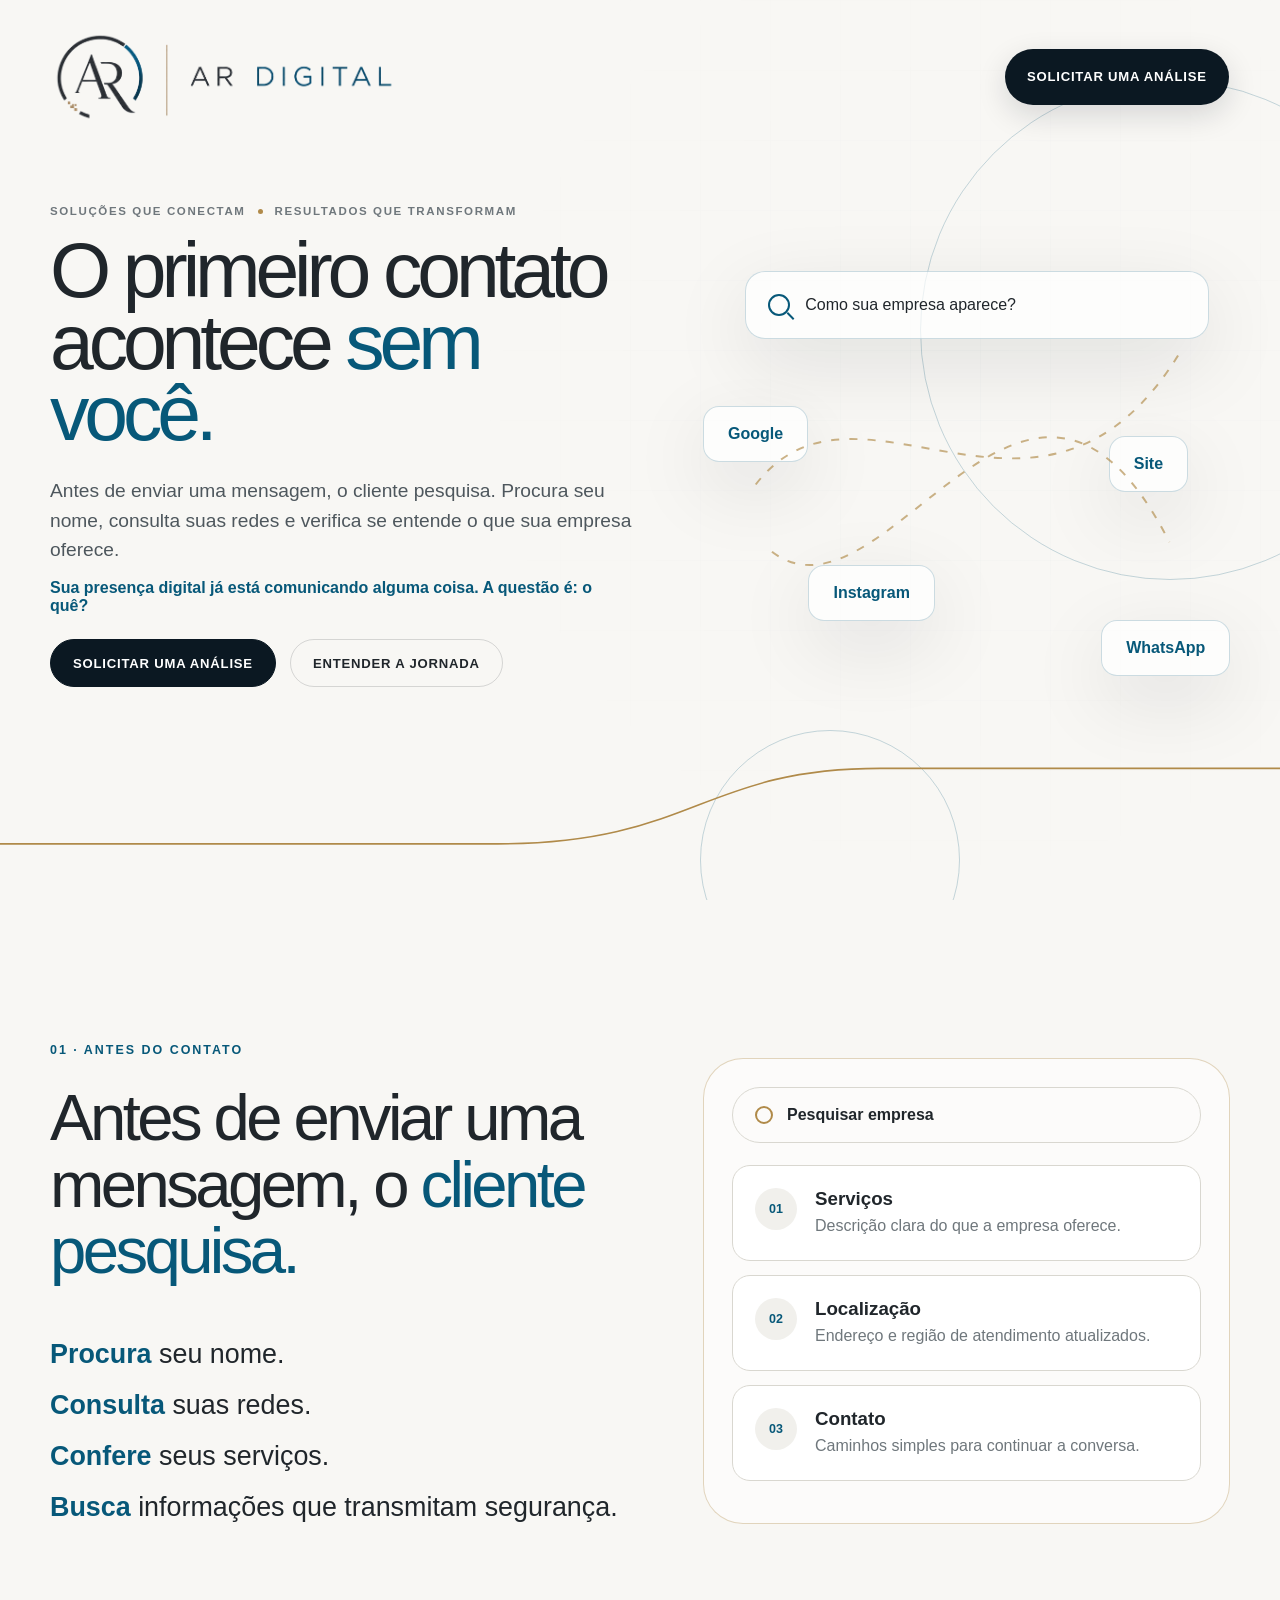
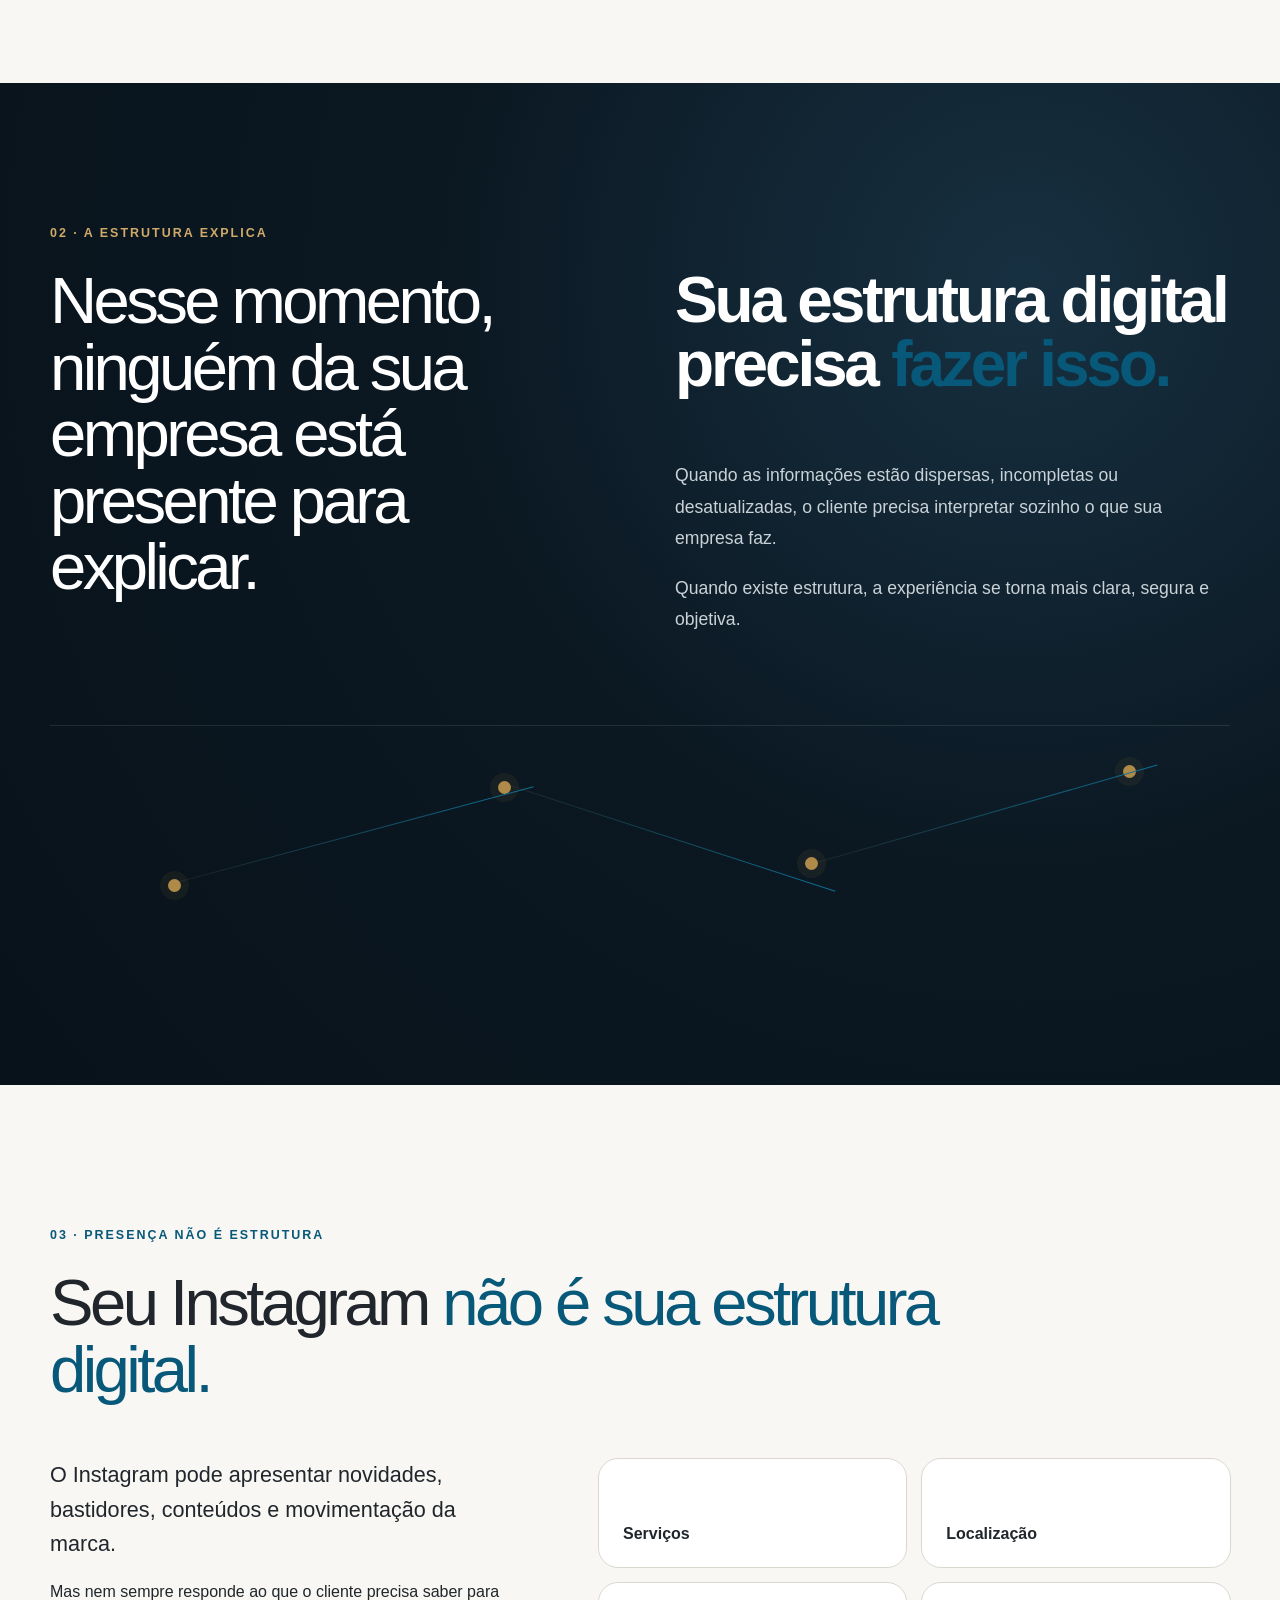
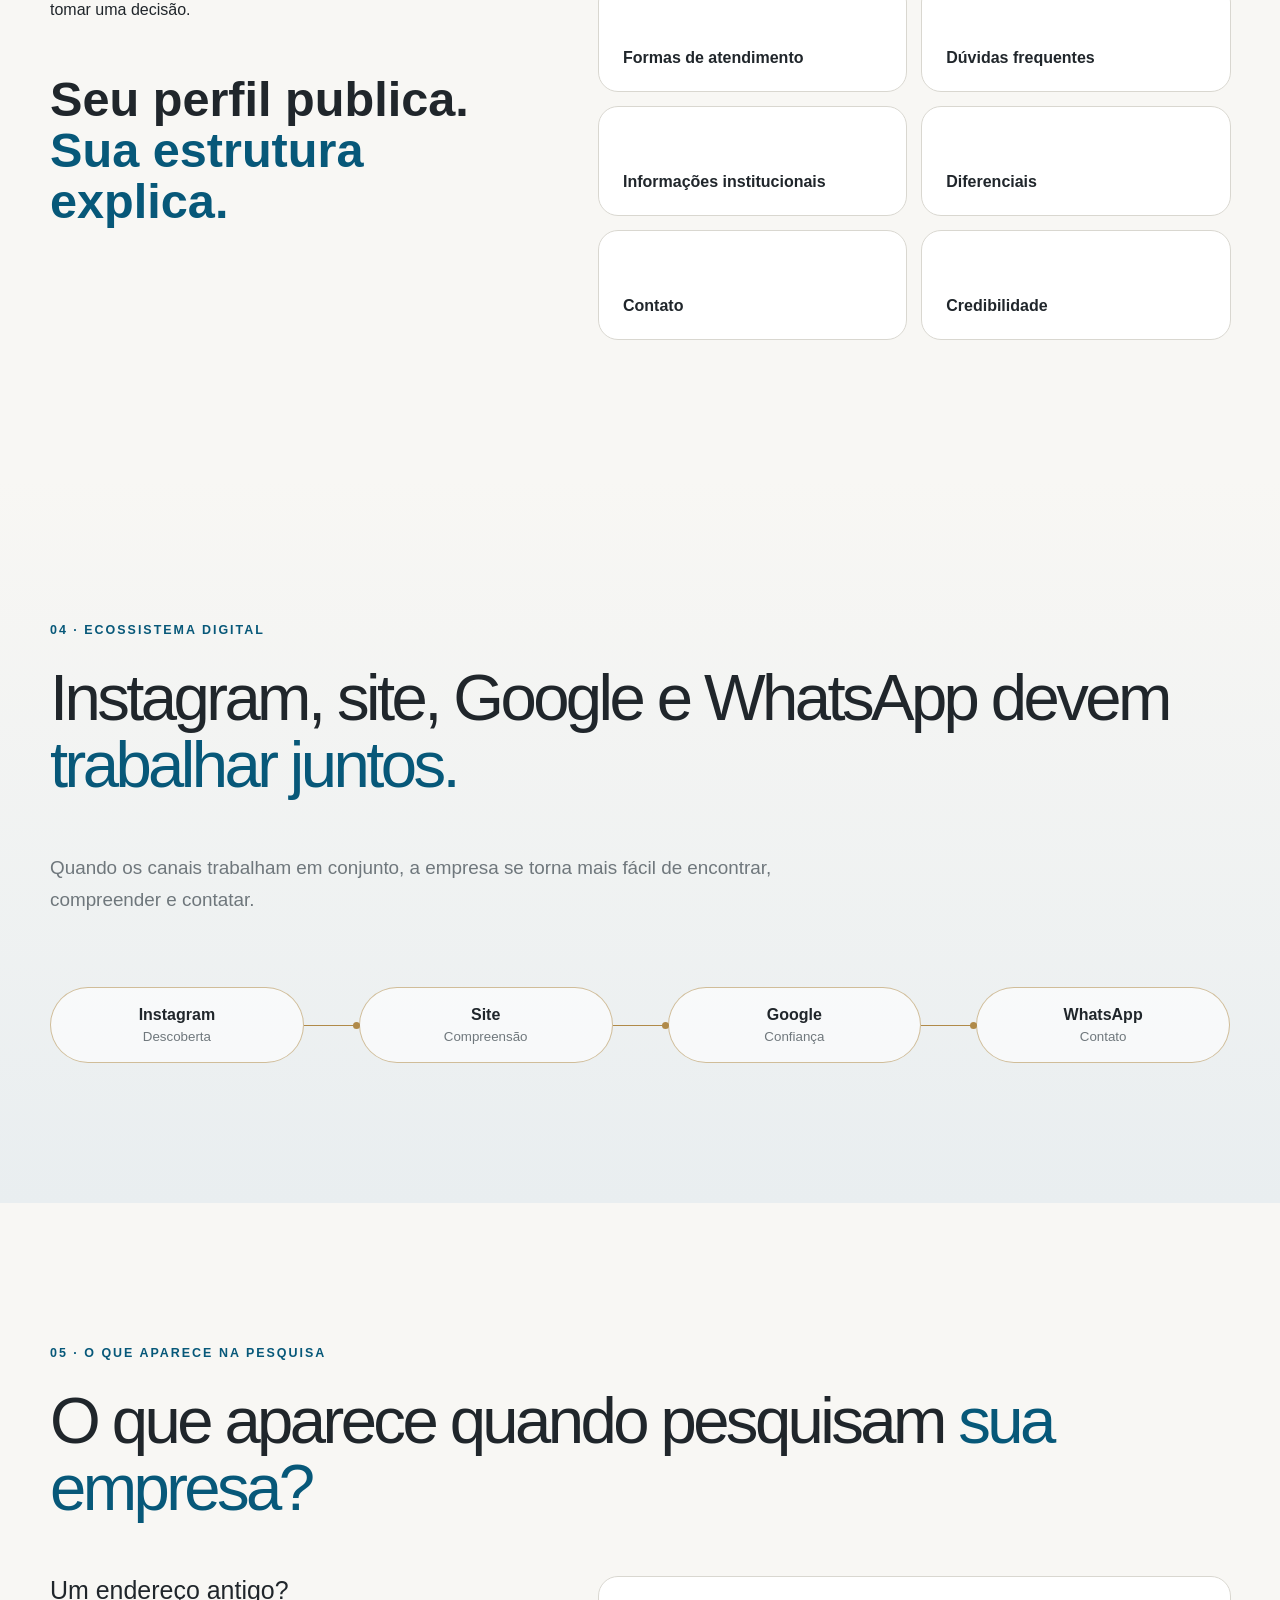
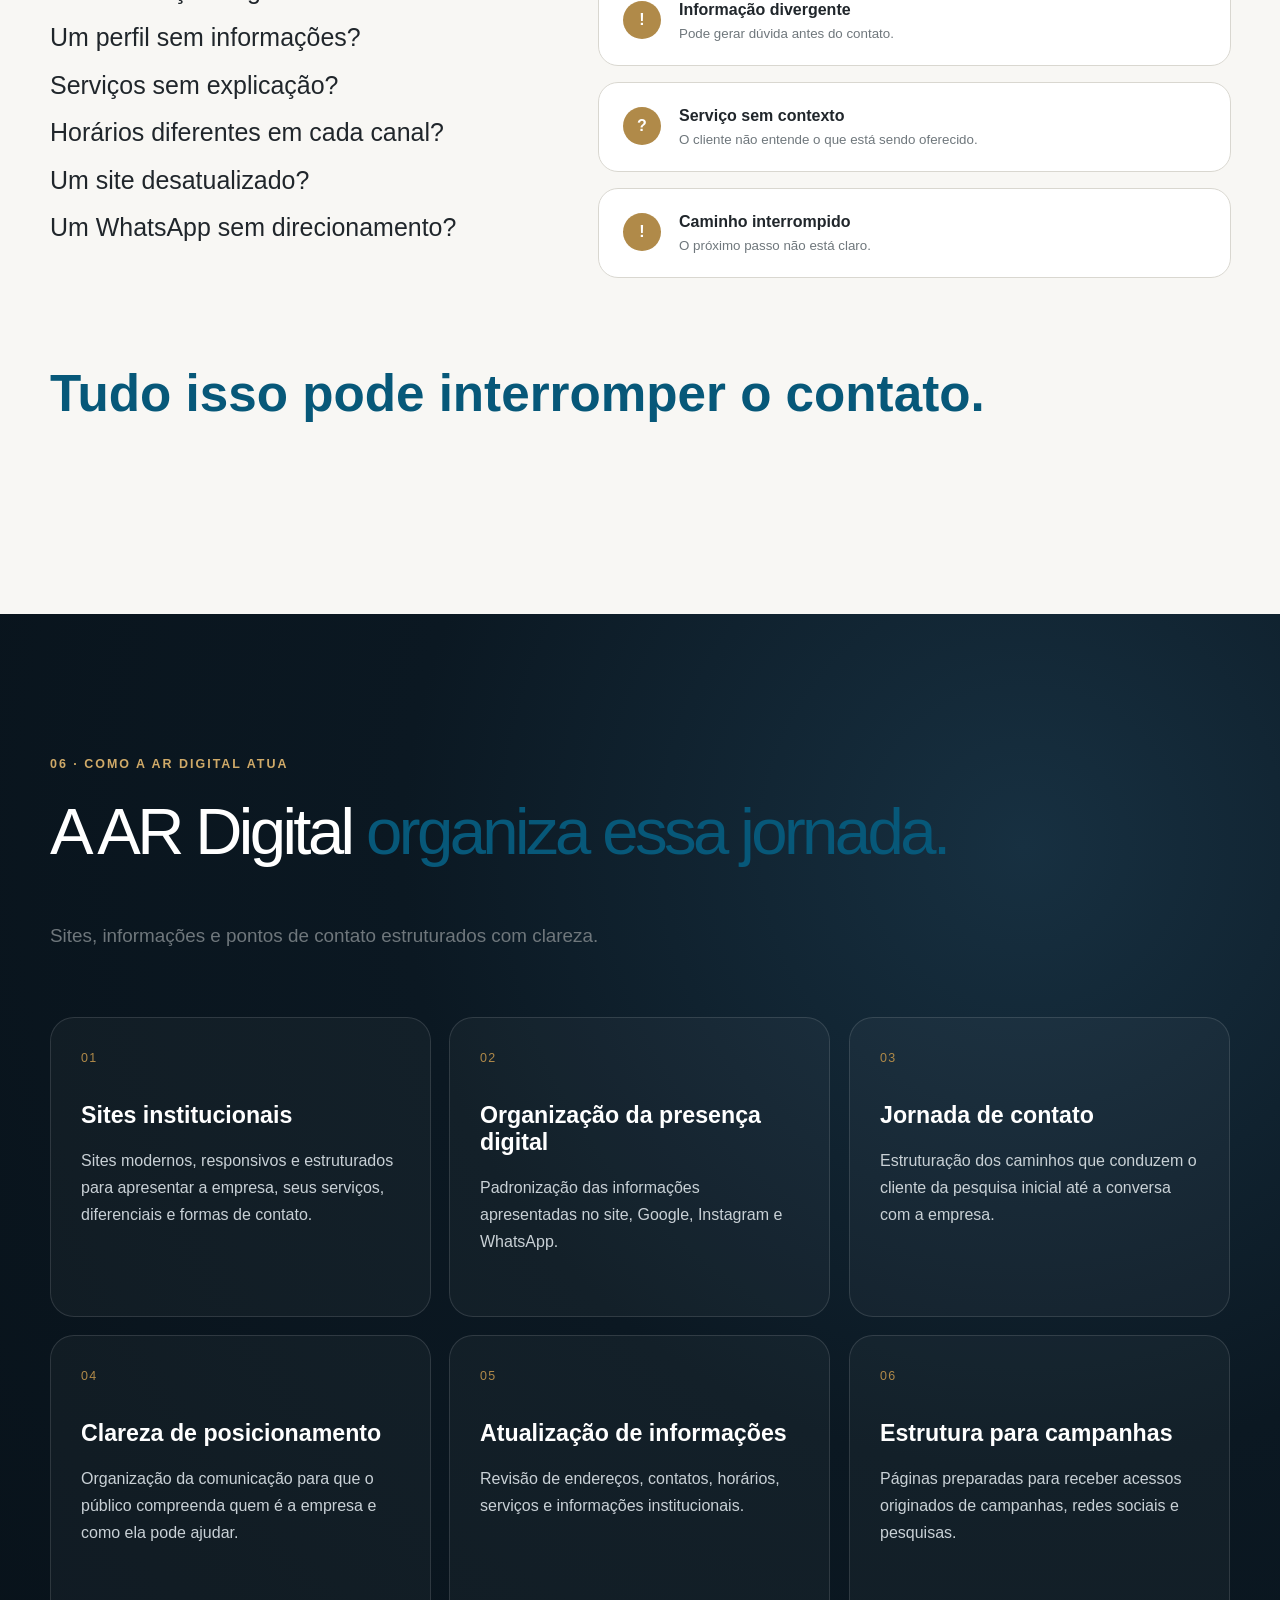
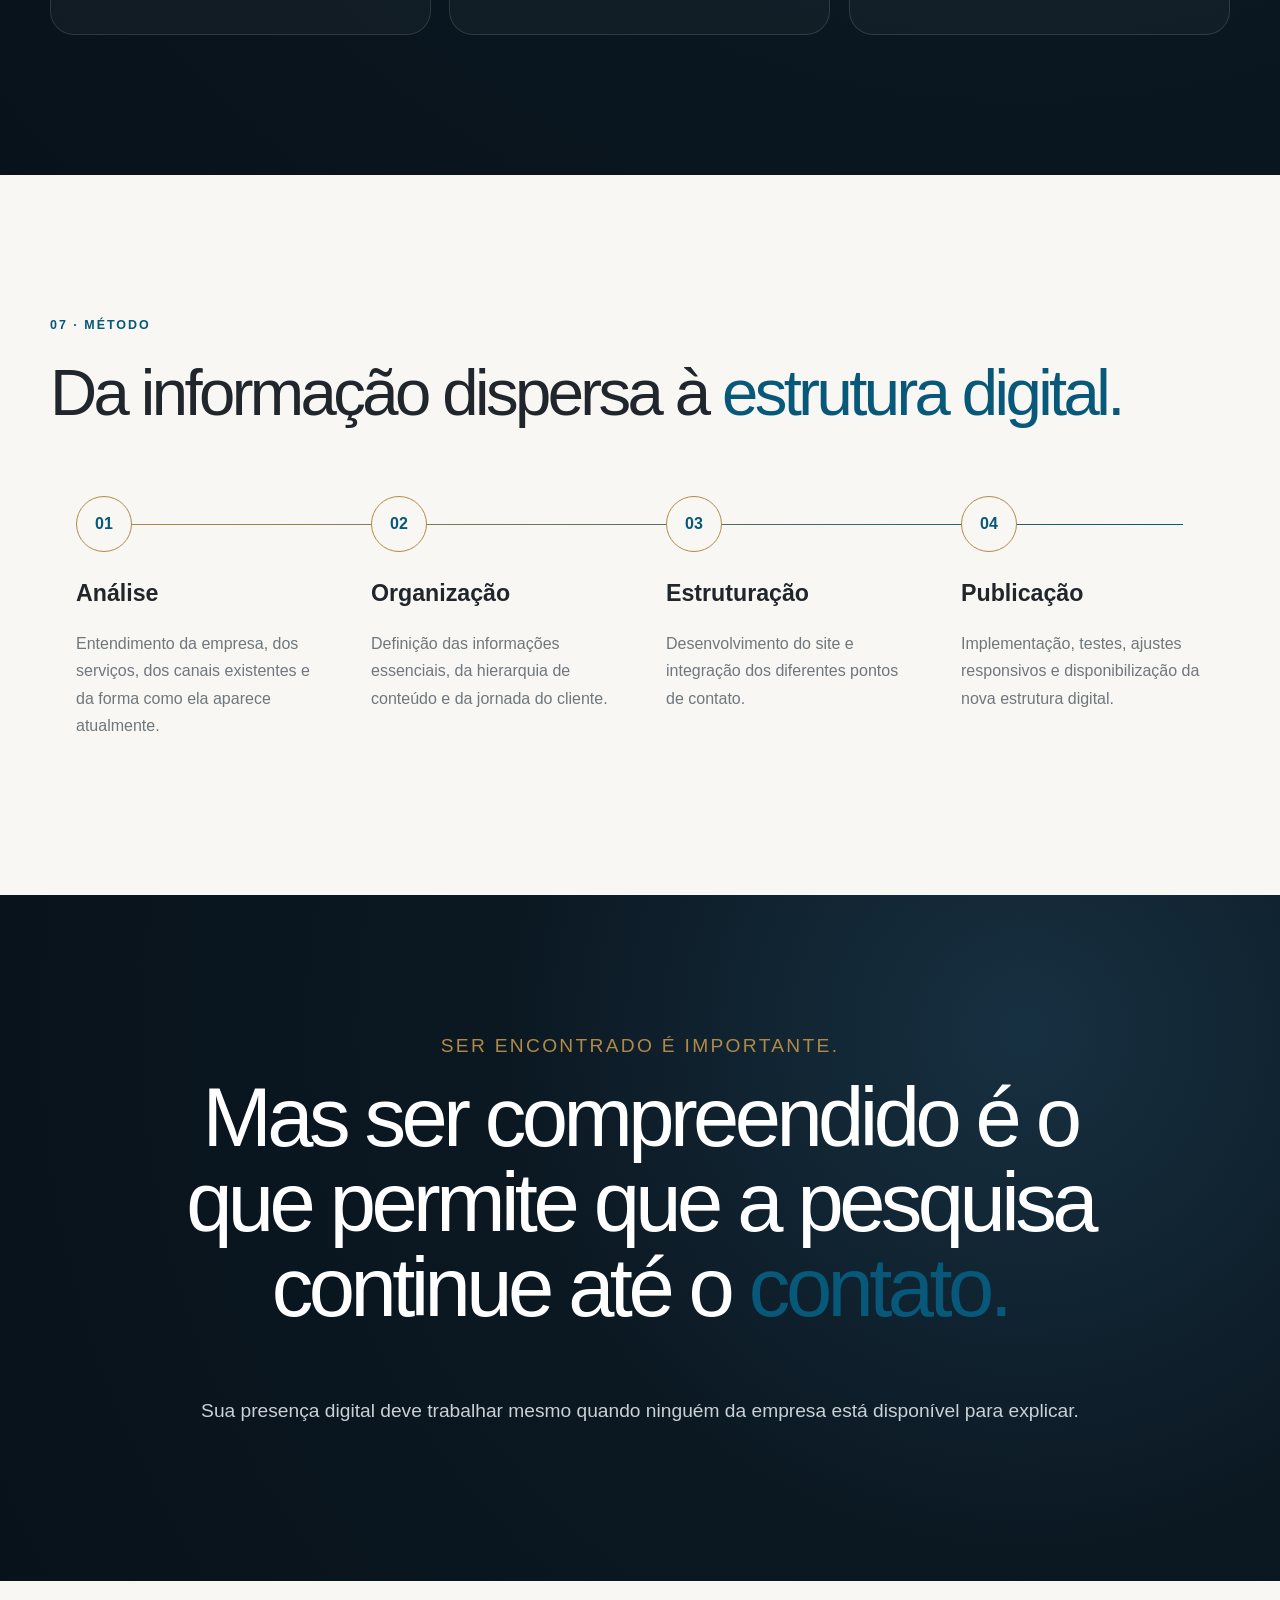
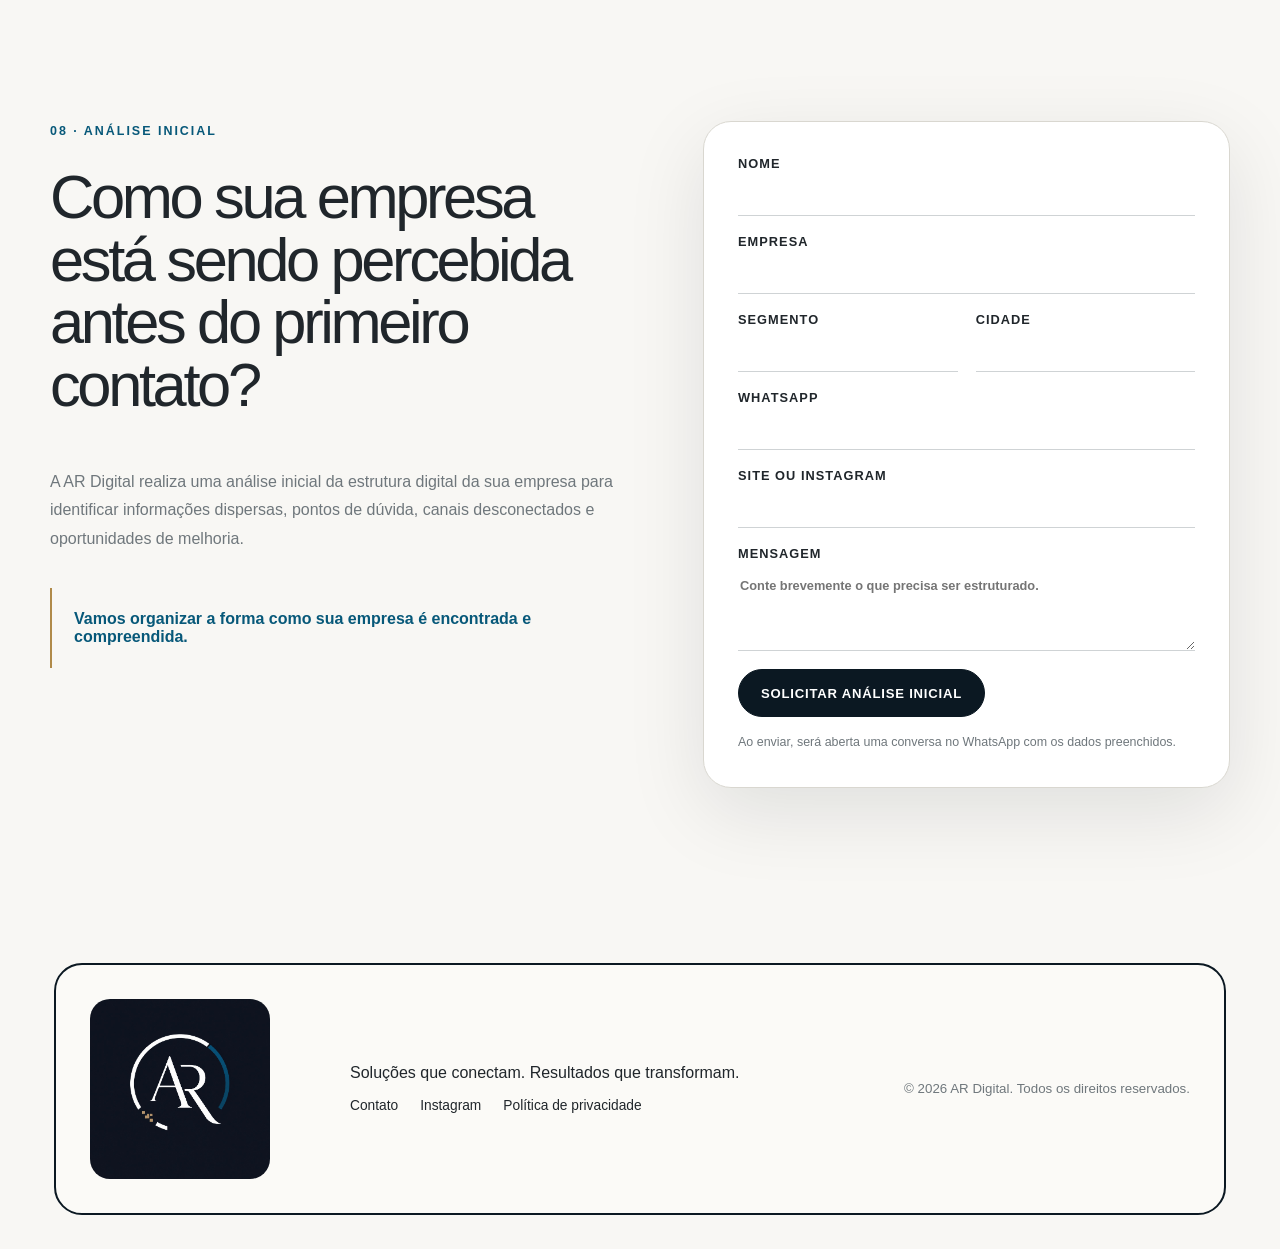
==== index.html @ d5ba521b "Add files via upload Publicação inicial do site da AR Digital" ====
<!doctype html>
<html lang="pt-BR">
<head>
  <meta charset="utf-8">
  <meta name="viewport" content="width=device-width, initial-scale=1">
  <title>AR Digital | Sites e Estrutura Digital para Empresas</title>
  <meta name="description" content="A AR Digital organiza sites, informações e pontos de contato para que empresas sejam encontradas, compreendidas e contatadas com mais clareza.">
  <meta name="theme-color" content="#0d1a24">
  <meta property="og:title" content="AR Digital | Sites e Estrutura Digital">
  <meta property="og:description" content="Sites, informações e pontos de contato estruturados com clareza.">
  <meta property="og:type" content="website">
  <meta property="og:image" content="[data-uri]">
  <link rel="icon" type="image/png" href="[data-uri]">
  <style>

:root{
  --paper:#f8f7f4;
  --paper-2:#f1f0ec;
  --ink:#20262b;
  --navy:#0b1822;
  --navy-2:#101f2a;
  --blue:#075879;
  --blue-2:#0d6f94;
  --gold:#b08a49;
  --line:#d9d7d0;
  --muted:#6f777c;
  --white:#fff;
  --radius:26px;
  --shadow:0 24px 80px rgba(11,24,34,.10);
}
*{box-sizing:border-box}
html{scroll-behavior:smooth}
body{
  margin:0;
  color:var(--ink);
  background:var(--paper);
  font-family:Arial,Helvetica,sans-serif;
  overflow-x:hidden;
}
a{color:inherit;text-decoration:none}
img{max-width:100%;display:block}
button,input,textarea{font:inherit}
.container{width:min(1180px,calc(100% - 40px));margin:0 auto;position:relative;z-index:2}
.section{position:relative;padding:140px 0;overflow:hidden}
.light{background:var(--paper)}
.dark{background:radial-gradient(circle at 80% 20%,#173041 0,var(--navy) 45%,#08121a 100%);color:white}
.scroll-progress{position:fixed;left:0;top:0;width:100%;height:3px;z-index:200;background:transparent}
.scroll-progress span{display:block;width:0;height:100%;background:linear-gradient(90deg,var(--gold),var(--blue-2))}
.site-header{
  position:fixed;inset:0 0 auto 0;height:84px;padding:0 max(24px,4vw);
  display:flex;align-items:center;justify-content:space-between;z-index:100;
  transition:.35s ease;border-bottom:1px solid transparent
}
.site-header.scrolled{
  height:72px;background:rgba(248,247,244,.82);backdrop-filter:blur(18px);
  border-color:rgba(32,38,43,.08)
}
.brand img{width:230px;height:auto}
.header-cta,.btn{
  display:inline-flex;align-items:center;justify-content:center;min-height:48px;
  padding:0 22px;border-radius:999px;font-size:.82rem;font-weight:700;
  letter-spacing:.06em;text-transform:uppercase;transition:.3s ease;cursor:pointer
}
.header-cta{background:var(--navy);color:white;box-shadow:0 10px 30px rgba(11,24,34,.14)}
.header-cta:hover,.btn-primary:hover{transform:translateY(-2px);background:var(--blue)}
.hero{min-height:100vh;padding-top:160px;display:flex;align-items:center;background:var(--paper)}
.hero-grid,.split,.contact-grid{display:grid;grid-template-columns:1.05fr .95fr;gap:70px;align-items:center}
.eyebrow{display:inline-block;margin-bottom:28px;font-size:.78rem;font-weight:700;text-transform:uppercase;letter-spacing:.16em;color:var(--blue)}
.gold{color:#d0aa68}
h1,h2,h3,p{margin-top:0}
h1{font-size:clamp(3.4rem,7vw,7.5rem);line-height:.92;letter-spacing:-.065em;font-weight:500;max-width:880px}
h2{font-size:clamp(2.6rem,5.1vw,5.8rem);line-height:1.02;letter-spacing:-.055em;font-weight:500}
h2.wide{max-width:1000px}
h1 em,h2 em,h3 em{font-style:normal;color:var(--blue)}
.lead{font-size:clamp(1.05rem,1.5vw,1.35rem);line-height:1.7;max-width:720px;color:#4e575d}
.question{font-weight:700;color:var(--blue);max-width:650px}
.actions{display:flex;gap:14px;flex-wrap:wrap;margin-top:34px}
.btn{border:1px solid rgba(32,38,43,.16)}
.btn-primary{background:var(--navy);color:white;border-color:var(--navy)}
.btn-ghost:hover{border-color:var(--blue);color:var(--blue)}
.ambient-grid{position:absolute;inset:0;opacity:.22;background-image:linear-gradient(rgba(7,88,121,.08) 1px,transparent 1px),linear-gradient(90deg,rgba(7,88,121,.08) 1px,transparent 1px);background-size:70px 70px;mask-image:radial-gradient(circle at 75% 45%,black,transparent 55%)}
.orb{position:absolute;border:1px solid rgba(7,88,121,.22);border-radius:50%;filter:blur(.2px)}
.orb-a{width:500px;height:500px;right:-140px;top:80px;animation:float 10s ease-in-out infinite}
.orb-b{width:260px;height:260px;right:25%;bottom:-90px;animation:float 14s ease-in-out infinite reverse}
.hero-system{height:560px;position:relative}
.system-card,.system-node{position:absolute;background:rgba(255,255,255,.68);backdrop-filter:blur(12px);border:1px solid rgba(7,88,121,.20);box-shadow:var(--shadow)}
.search-card{left:8%;top:15%;right:4%;padding:22px;border-radius:20px;display:flex;gap:15px;align-items:center}
.search-icon{width:22px;height:22px;border:2px solid var(--blue);border-radius:50%;position:relative}
.search-icon:after{content:"";position:absolute;width:9px;height:2px;background:var(--blue);right:-7px;bottom:-3px;transform:rotate(45deg)}
.system-node{padding:18px 24px;border-radius:16px;font-weight:700;color:var(--blue)}
.n1{left:0;top:42%}.n2{right:8%;top:48%}.n3{left:20%;bottom:15%}.n4{right:0;bottom:4%}
.system-paths{position:absolute;inset:0;width:100%;height:100%;overflow:visible}
.system-paths path{fill:none;stroke:rgba(176,138,73,.65);stroke-width:2;stroke-dasharray:8 10;animation:dash 14s linear infinite}
.journey-line{position:absolute;left:0;right:0;bottom:-10px;height:170px}
.journey-line svg{width:100%;height:100%}
.journey-line path{fill:none;stroke:var(--gold);stroke-width:1.6;vector-effect:non-scaling-stroke}
.split h2{max-width:630px}
.statement-list{margin-top:45px}
.statement-list p{font-size:clamp(1.25rem,2.1vw,1.85rem);margin:0 0 20px}
.statement-list strong{color:var(--blue)}
.search-interface{padding:28px;border:1px solid rgba(176,138,73,.35);border-radius:40px;background:rgba(255,255,255,.55)}
.fake-search{padding:18px 22px;border:1px solid var(--line);border-radius:999px;display:flex;gap:14px;align-items:center;margin-bottom:22px}
.fake-search span{width:18px;height:18px;border:2px solid var(--gold);border-radius:50%}
.result-card{display:flex;gap:18px;padding:22px;background:white;border:1px solid var(--line);border-radius:18px;margin:14px 0;transition:.3s ease}
.result-card:hover{transform:translateX(-8px);border-color:rgba(7,88,121,.35)}
.result-icon{width:42px;height:42px;border-radius:50%;display:grid;place-items:center;background:var(--paper-2);color:var(--blue);font-size:.78rem;font-weight:700}
.result-card h3{margin:0 0 4px}.result-card p{margin:0;color:var(--muted);line-height:1.5}
.impact-grid{display:grid;grid-template-columns:1fr 1fr;gap:70px;align-items:start}
.impact-copy h3{font-size:clamp(2.6rem,5vw,5.2rem);line-height:1;letter-spacing:-.05em}
.impact-copy p{font-size:1.1rem;line-height:1.8;color:#cad2d7}
.network{height:220px;position:relative;margin-top:70px;border-top:1px solid rgba(255,255,255,.1)}
.dot{position:absolute;width:13px;height:13px;border-radius:50%;background:var(--gold);box-shadow:0 0 0 8px rgba(176,138,73,.08)}
.d1{left:10%;top:70%}.d2{left:38%;top:25%}.d3{left:64%;top:60%}.d4{right:8%;top:18%}
.link{position:absolute;height:1px;background:linear-gradient(90deg,rgba(176,138,73,.1),var(--blue-2));transform-origin:left center}
.l1{left:11%;top:71%;width:31%;transform:rotate(-15deg)}.l2{left:39%;top:27%;width:29%;transform:rotate(18deg)}.l3{left:65%;top:62%;width:30%;transform:rotate(-16deg)}
.editorial-grid,.audit-grid{display:grid;grid-template-columns:.85fr 1.15fr;gap:80px;align-items:start;margin-top:55px}
.lead-small{font-size:1.35rem;line-height:1.6}
.quote{font-size:clamp(2rem,3.8vw,4.2rem);line-height:1.05;margin-top:55px}
.module-grid{display:grid;grid-template-columns:1fr 1fr;gap:14px}
.module-grid span{padding:24px;border:1px solid var(--line);border-radius:20px;background:white;min-height:110px;display:flex;align-items:flex-end;font-weight:700;transition:.3s ease}
.module-grid span:hover{transform:translateY(-5px);border-color:var(--gold)}
.ecosystem{background:linear-gradient(180deg,var(--paper) 0,#e9eef0 100%)}
.section-intro{font-size:1.18rem;line-height:1.7;max-width:760px;color:var(--muted)}
.flow{display:flex;align-items:center;margin-top:70px}
.flow div{flex:1;border:1px solid rgba(176,138,73,.55);border-radius:999px;padding:18px 22px;background:rgba(255,255,255,.62);text-align:center}
.flow small{display:block;color:var(--muted);margin-top:5px}
.flow i{height:1px;width:55px;background:var(--gold);position:relative}
.flow i:after{content:"";position:absolute;right:-1px;top:-3px;width:7px;height:7px;border-radius:50%;background:var(--gold)}
.audit-questions p{font-size:clamp(1.1rem,1.95vw,1.9rem);line-height:1.18;margin-bottom:18px}
.warning-stack article{display:flex;gap:18px;padding:24px;margin-bottom:16px;border-radius:20px;border:1px solid var(--line);background:white}
.warning-stack span{flex:0 0 38px;width:38px;height:38px;border-radius:50%;display:grid;place-items:center;background:var(--gold);color:white;font-weight:700}
.warning-stack small{display:block;margin-top:7px;color:var(--muted)}
.closing{font-size:clamp(2rem,4vw,4.5rem);font-weight:600;color:var(--blue);margin-top:70px}
.service-grid{display:grid;grid-template-columns:repeat(3,1fr);gap:18px;margin-top:65px}
.service-card{padding:30px;border:1px solid rgba(255,255,255,.12);border-radius:24px;background:rgba(255,255,255,.035);min-height:300px;transition:.3s ease}
.service-card:hover{transform:translateY(-8px);background:rgba(255,255,255,.06);border-color:rgba(176,138,73,.45)}
.service-card span{color:var(--gold);font-size:.78rem;letter-spacing:.1em}
.service-card h3{font-size:1.45rem;margin:36px 0 18px}
.service-card p{line-height:1.7;color:#c9d1d6}
.method-line{display:grid;grid-template-columns:repeat(4,1fr);gap:0;margin-top:70px;position:relative}
.method-line:before{content:"";position:absolute;left:4%;right:4%;top:28px;height:1px;background:linear-gradient(90deg,var(--gold),var(--blue))}
.method-line article{padding:0 26px;position:relative}
.method-line span{width:56px;height:56px;border-radius:50%;display:grid;place-items:center;background:var(--paper);border:1px solid var(--gold);color:var(--blue);font-weight:700;position:relative;z-index:2}
.method-line h3{font-size:1.45rem;margin-top:28px}.method-line p{line-height:1.7;color:var(--muted)}
.manifesto{text-align:center}
.manifesto .container{max-width:1000px}
.manifesto-small{font-size:1.2rem;text-transform:uppercase;letter-spacing:.12em;color:var(--gold)}
.manifesto h2{font-size:clamp(3rem,6.5vw,7.2rem)}
.manifesto>div>p:last-child{font-size:1.2rem;color:#c9d1d6}
.contact{background:var(--paper)}
.contact-grid{align-items:start}
.contact h2{font-size:clamp(2.6rem,4.8vw,5.2rem)}
.contact p{line-height:1.8;color:var(--muted)}
.contact-note{margin-top:34px;padding:22px;border-left:2px solid var(--gold);font-weight:700;color:var(--blue)}
.contact-form{padding:34px;border:1px solid var(--line);border-radius:28px;background:white;box-shadow:var(--shadow)}
.contact-form label{display:block;font-size:.8rem;font-weight:700;text-transform:uppercase;letter-spacing:.08em;margin-bottom:18px}
.contact-form input,.contact-form textarea{display:block;width:100%;border:0;border-bottom:1px solid #cfd3d5;background:transparent;padding:12px 2px;outline:none;color:var(--ink);margin-top:5px;text-transform:none;letter-spacing:0}
.contact-form input:focus,.contact-form textarea:focus{border-color:var(--blue)}
.form-row{display:grid;grid-template-columns:1fr 1fr;gap:18px}
.form-help{font-size:.78rem;margin:14px 0 0}
.site-footer{background:#071018;color:white;padding:60px 0}
.footer-grid{display:grid;grid-template-columns:280px 1fr auto;gap:40px;align-items:center}
.site-footer img{width:260px;filter:brightness(0) invert(1)}
.site-footer nav{display:flex;gap:22px;flex-wrap:wrap;margin-top:14px}
.site-footer nav a{color:#c8d0d5;font-size:.86rem}
.site-footer small{color:#8f9aa1}
.reveal{opacity:0;transform:translateY(34px);transition:opacity .8s ease,transform .8s cubic-bezier(.2,.7,.2,1)}
.reveal.visible{opacity:1;transform:none}
.delay-1{transition-delay:.12s}
@keyframes dash{to{stroke-dashoffset:-300}}
@keyframes float{0%,100%{transform:translateY(0)}50%{transform:translateY(-20px)}}
@media(max-width:980px){
  .hero-grid,.split,.contact-grid,.impact-grid,.editorial-grid,.audit-grid{grid-template-columns:1fr}
  .hero-system{height:440px}
  .service-grid{grid-template-columns:1fr 1fr}
  .method-line{grid-template-columns:1fr 1fr;gap:40px}
  .method-line:before{display:none}
  .footer-grid{grid-template-columns:1fr}
  .flow{display:grid;grid-template-columns:1fr;gap:12px}
  .flow i{width:1px;height:32px;margin:auto}
}
@media(max-width:680px){
  .site-header{height:72px;padding:0 16px}
  .brand img{width:150px}
  .header-cta{min-height:40px;padding:0 14px;font-size:.66rem}
  .section{padding:95px 0}
  .container{width:min(100% - 28px,1180px)}
  h1{font-size:clamp(3rem,15vw,5rem)}
  h2{font-size:clamp(2.35rem,12vw,4.2rem)}
  .hero{padding-top:125px}
  .hero-system{height:390px}
  .search-card{left:0;right:0}.n1{left:0}.n2{right:0}.n3{left:3%}.n4{right:0}
  .service-grid,.module-grid,.method-line,.form-row{grid-template-columns:1fr}
  .service-card{min-height:auto}
  .method-line article{padding:0}
  .footer-grid{gap:26px}
  .site-footer img{width:220px}
}
@media(prefers-reduced-motion:reduce){
  html{scroll-behavior:auto}
  *,*:before,*:after{animation:none!important;transition:none!important}
  .reveal{opacity:1;transform:none}
}

</style>
<style>body{min-width:320px}.brand img{object-fit:contain}.site-header{box-sizing:border-box}
/* AJUSTES DE LAYOUT — 29/06/2026 */
.brand{display:flex;align-items:center;height:100%}
.brand img{width:270px;max-height:56px;object-fit:contain;object-position:left center}
.hero{min-height:100svh;padding-top:112px;padding-bottom:72px;align-items:center}
.hero-grid{transform:translateY(-24px)}
.hero h1{font-size:clamp(3.1rem,6.15vw,6.35rem);line-height:.91;margin-bottom:26px}
.hero .lead{line-height:1.55;margin-bottom:14px}
.hero .question{margin-bottom:0}
.hero .actions{margin-top:24px}
.hero-system{height:500px}
.hero-signature{display:flex;align-items:center;gap:12px;margin-bottom:18px;font-size:.72rem;font-weight:700;letter-spacing:.14em;text-transform:uppercase;color:var(--muted)}
.hero-signature i{display:inline-block;width:5px;height:5px;border-radius:50%;background:var(--gold)}
.site-footer img{width:330px;height:auto;max-height:105px;object-fit:contain;object-position:left center;filter:none}
.footer-grid{grid-template-columns:360px 1fr auto}
@media (max-height:850px) and (min-width:981px){
  .hero{padding-top:96px;padding-bottom:46px}
  .hero-grid{transform:translateY(-18px)}
  .hero h1{font-size:clamp(2.9rem,5.55vw,5.65rem);margin-bottom:18px}
  .hero .lead{font-size:1.05rem;line-height:1.48;margin-bottom:10px}
  .hero .question{font-size:.92rem}
  .hero .actions{margin-top:18px}
  .hero-system{height:430px}
}
@media(max-width:980px){
  .hero-grid{transform:none}
  .footer-grid{grid-template-columns:1fr}
}
@media(max-width:680px){
  .brand img{width:175px;max-height:44px}
  .hero{padding-top:105px;padding-bottom:70px}
  .hero h1{font-size:clamp(2.75rem,14vw,4.5rem)}
  .hero-signature{font-size:.58rem;gap:8px;flex-wrap:wrap}
  .site-footer img{width:260px;max-height:90px}
}
</style>

<style>
/* REVISÃO DE LAYOUT — cabeçalho, rodapé e animações */
.site-header{
  top:20px;
  height:108px;
  padding:14px max(24px,4vw) 0;
  overflow:visible;
  align-items:flex-start;
}
.site-header.scrolled{
  top:12px;
  height:92px;
  border-radius:0 0 20px 20px;
  padding-top:12px;
}
.brand{
  overflow:visible;
  display:flex;
  align-items:center;
  padding-top:2px;
  min-height:78px;
}
.brand img{
  display:block;
  width:232px;
  height:78px;
  max-height:none;
  object-fit:contain;
  object-position:left center;
  margin:0;
}

/* Mantém a seção inicial exatamente na mesma posição */
.hero{
  padding-top:112px;
}

/* Rodapé claro, com moldura escura */
.site-footer{
  background:var(--paper);
  color:var(--ink);
  padding:34px;
}
.site-footer .footer-grid{
  border:2px solid var(--navy);
  border-radius:28px;
  padding:34px;
  grid-template-columns:220px 1fr auto;
  background:#fbfaf7;
}
.site-footer img{
  width:180px;
  height:180px;
  max-height:none;
  object-fit:cover;
  object-position:center;
  border-radius:20px;
  filter:none;
}
.site-footer nav a{
  color:var(--ink);
}
.site-footer small{
  color:var(--muted);
}

/* A animação volta ao estado inicial quando o elemento sai da tela,
   permitindo transição tanto ao rolar para baixo quanto para cima. */
.reveal{
  will-change:opacity, transform;
}

@media(max-width:980px){
  .site-footer .footer-grid{
    grid-template-columns:180px 1fr;
  }
  .site-footer small{
    grid-column:1 / -1;
  }
}
@media(max-width:680px){
  .site-header{
    top:10px;
    height:82px;
    padding-top:10px;
    align-items:flex-start;
  }
  .brand{
    padding-top:0;
    min-height:56px;
    align-items:center;
  }
  .brand img{
    width:160px;
    height:56px;
    max-height:none;
    margin:0;
  }
  .site-footer{
    padding:14px;
  }
  .site-footer .footer-grid{
    grid-template-columns:1fr;
    padding:24px;
  }
  .site-footer img{
    width:150px;
    height:150px;
  }
}
</style>


<style>
.reveal[data-direction="up"]:not(.visible){transform:translateY(-34px)}
.reveal[data-direction="down"]:not(.visible){transform:translateY(34px)}
</style>


<style>
/* CORREÇÃO DEFINITIVA DO LOGO DO CABEÇALHO */
.site-header{
  top:14px !important;
  height:96px !important;
  padding:8px max(24px,4vw) 0 !important;
  align-items:flex-start !important;
  overflow:visible !important;
}
.site-header.scrolled{
  top:8px !important;
  height:82px !important;
  padding-top:7px !important;
}
.site-header .brand{
  width:280px !important;
  height:76px !important;
  padding:0 !important;
  margin:0 !important;
  display:flex !important;
  align-items:center !important;
  overflow:visible !important;
}
.site-header .brand img{
  width:100% !important;
  height:100% !important;
  max-width:none !important;
  max-height:none !important;
  margin:0 !important;
  padding:0 !important;
  display:block !important;
  object-fit:contain !important;
  object-position:left center !important;
}
@media(max-width:680px){
  .site-header{
    top:8px !important;
    height:76px !important;
    padding:6px 16px 0 !important;
  }
  .site-header .brand{
    width:180px !important;
    height:58px !important;
  }
}
</style>


<style>
/* AJUSTE DE ALINHAMENTO: centro do logo alinhado ao centro do botão */
.site-header{
  top:18px !important;
  height:94px !important;
  padding:0 max(24px,4vw) !important;
  align-items:center !important;
}
.site-header.scrolled{
  top:10px !important;
  height:80px !important;
  padding:0 max(24px,4vw) !important;
  align-items:center !important;
}
.site-header .brand{
  width:280px !important;
  height:72px !important;
  min-height:72px !important;
  display:flex !important;
  align-items:center !important;
  justify-content:flex-start !important;
  padding:0 !important;
  margin:0 !important;
}
.site-header .brand img{
  width:100% !important;
  height:100% !important;
  display:block !important;
  object-fit:contain !important;
  object-position:left center !important;
  margin:0 !important;
}
.site-header .header-cta{
  align-self:center !important;
  min-height:56px !important;
  display:inline-flex !important;
  align-items:center !important;
  margin:0 !important;
}
@media(max-width:680px){
  .site-header{
    top:10px !important;
    height:78px !important;
    padding:0 16px !important;
    align-items:center !important;
  }
  .site-header.scrolled{
    top:6px !important;
    height:70px !important;
    padding:0 16px !important;
  }
  .site-header .brand{
    width:180px !important;
    height:54px !important;
    min-height:54px !important;
  }
  .site-header .header-cta{
    min-height:44px !important;
  }
}
</style>


<style>
/* Ajuste do logo do cabeçalho com base no arquivo LOGO FUNDO CLARO */
.site-header{
  top:14px !important;
  height:90px !important;
  padding:0 max(24px,4vw) !important;
  align-items:center !important;
  overflow:visible !important;
}
.site-header.scrolled{
  top:8px !important;
  height:76px !important;
  padding:0 max(24px,4vw) !important;
  align-items:center !important;
}
.site-header .brand{
  width:290px !important;
  height:68px !important;
  min-height:68px !important;
  display:flex !important;
  align-items:center !important;
  justify-content:flex-start !important;
  overflow:visible !important;
  padding:0 !important;
  margin:0 !important;
}
.site-header .brand img{
  width:100% !important;
  height:100% !important;
  object-fit:contain !important;
  object-position:left center !important;
  display:block !important;
  max-width:none !important;
  max-height:none !important;
  margin:0 !important;
  padding:0 !important;
}
.site-header .header-cta{
  align-self:center !important;
  margin:0 !important;
}
@media(max-width:680px){
  .site-header{
    top:8px !important;
    height:72px !important;
    padding:0 16px !important;
  }
  .site-header.scrolled{
    top:6px !important;
    height:66px !important;
    padding:0 16px !important;
  }
  .site-header .brand{
    width:180px !important;
    height:48px !important;
    min-height:48px !important;
  }
}
</style>


<style>
/* AJUSTE FINAL DO CABEÇALHO E REDIMENSIONAMENTO DO LOGO */
.site-header{
  top:14px !important;
  height:112px !important;
  padding:0 max(24px,4vw) !important;
  align-items:center !important;
  overflow:visible !important;
}
.site-header.scrolled{
  top:8px !important;
  height:94px !important;
  padding:0 max(24px,4vw) !important;
  align-items:center !important;
}
.site-header .brand{
  width:468px !important;
  height:73px !important;
  min-height:73px !important;
  display:flex !important;
  align-items:center !important;
  justify-content:flex-start !important;
  overflow:visible !important;
  padding:0 !important;
  margin:0 !important;
}
.site-header .brand img{
  width:100% !important;
  height:100% !important;
  display:block !important;
  object-fit:contain !important;
  object-position:left center !important;
  max-width:none !important;
  max-height:none !important;
  margin:0 !important;
  padding:0 !important;
}
.site-header .header-cta{
  align-self:center !important;
  min-height:56px !important;
  display:inline-flex !important;
  align-items:center !important;
}
@media(max-width:980px){
  .site-header .brand{
    width:403px !important;
    height:65px !important;
    min-height:65px !important;
  }
}
@media(max-width:680px){
  .site-header{
    top:8px !important;
    height:91px !important;
    padding:0 16px !important;
  }
  .site-header.scrolled{
    top:6px !important;
    height:81px !important;
    padding:0 16px !important;
  }
  .site-header .brand{
    width:273px !important;
    height:49px !important;
    min-height:49px !important;
  }
  .site-header .header-cta{
    min-height:42px !important;
  }
}
</style>


<style>
/* Substituição do logo do cabeçalho pelo anexo enviado, sem cortes */
.site-header{
  top:14px !important;
  height:126px !important;
  padding:0 max(24px,4vw) !important;
  align-items:center !important;
  overflow:visible !important;
}
.site-header.scrolled{
  top:8px !important;
  height:104px !important;
  padding:0 max(24px,4vw) !important;
  align-items:center !important;
}
.site-header .brand{
  width:470px !important;
  height:92px !important;
  min-height:92px !important;
  display:flex !important;
  align-items:center !important;
  justify-content:flex-start !important;
  overflow:visible !important;
  padding:0 !important;
  margin:0 !important;
}
.site-header .brand img{
  width:100% !important;
  height:100% !important;
  display:block !important;
  object-fit:contain !important;
  object-position:left center !important;
  max-width:none !important;
  max-height:none !important;
  margin:0 !important;
  padding:0 !important;
}
.site-header .header-cta{
  align-self:center !important;
  min-height:56px !important;
  display:inline-flex !important;
  align-items:center !important;
}
@media(max-width:980px){
  .site-header{
    height:112px !important;
  }
  .site-header.scrolled{
    height:94px !important;
  }
  .site-header .brand{
    width:400px !important;
    height:78px !important;
    min-height:78px !important;
  }
}
@media(max-width:680px){
  .site-header{
    top:8px !important;
    height:86px !important;
    padding:0 16px !important;
  }
  .site-header.scrolled{
    top:6px !important;
    height:76px !important;
    padding:0 16px !important;
  }
  .site-header .brand{
    width:248px !important;
    height:52px !important;
    min-height:52px !important;
  }
  .site-header .header-cta{
    min-height:42px !important;
  }
}
</style>

</head>
<body>
  <div class="scroll-progress" aria-hidden="true"><span></span></div>

  <header class="site-header" id="topo">
    <a class="brand" href="#hero" aria-label="AR Digital - início">
      <img src="[data-uri]" alt="AR Digital">
    </a>
    <a class="header-cta" href="#contato">Solicitar uma análise</a>
  </header>

  <main>
    <section class="section hero" id="hero">
      <div class="ambient-grid" aria-hidden="true"></div>
      <div class="orb orb-a" aria-hidden="true"></div>
      <div class="orb orb-b" aria-hidden="true"></div>

      <div class="container hero-grid">
        <div class="hero-copy reveal">
          <div class="hero-signature">Soluções que conectam <i></i> Resultados que transformam</div>
          
          <h1>O primeiro contato acontece <em>sem você.</em></h1>
          <p class="lead">Antes de enviar uma mensagem, o cliente pesquisa. Procura seu nome, consulta suas redes e verifica se entende o que sua empresa oferece.</p>
          <p class="question">Sua presença digital já está comunicando alguma coisa. A questão é: o quê?</p>
          <div class="actions">
            <a class="btn btn-primary" href="#contato">Solicitar uma análise</a>
            <a class="btn btn-ghost" href="#pesquisa">Entender a jornada</a>
          </div>
        </div>

        <div class="hero-system reveal delay-1" aria-hidden="true">
          <div class="system-card search-card">
            <span class="search-icon"></span>
            <span>Como sua empresa aparece?</span>
          </div>
          <div class="system-node n1">Google</div>
          <div class="system-node n2">Site</div>
          <div class="system-node n3">Instagram</div>
          <div class="system-node n4">WhatsApp</div>
          <svg class="system-paths" viewBox="0 0 520 520" preserveAspectRatio="none">
            <path d="M52 300 C155 160, 335 400, 472 160"/>
            <path d="M68 370 C180 460, 320 70, 460 360"/>
          </svg>
        </div>
      </div>

      <div class="journey-line" aria-hidden="true">
        <svg viewBox="0 0 1440 180" preserveAspectRatio="none">
          <path d="M0 110 H560 C780 110 790 30 990 30 H1440"/>
        </svg>
      </div>
    </section>

    <section class="section light" id="pesquisa">
      <div class="container split">
        <div class="reveal">
          <span class="eyebrow">01 · Antes do contato</span>
          <h2>Antes de enviar uma mensagem, o <em>cliente pesquisa.</em></h2>
          <div class="statement-list">
            <p><strong>Procura</strong> seu nome.</p>
            <p><strong>Consulta</strong> suas redes.</p>
            <p><strong>Confere</strong> seus serviços.</p>
            <p><strong>Busca</strong> informações que transmitam segurança.</p>
          </div>
        </div>

        <div class="search-interface reveal delay-1">
          <div class="fake-search"><span></span><b>Pesquisar empresa</b></div>
          <article class="result-card">
            <span class="result-icon">01</span>
            <div><h3>Serviços</h3><p>Descrição clara do que a empresa oferece.</p></div>
          </article>
          <article class="result-card">
            <span class="result-icon">02</span>
            <div><h3>Localização</h3><p>Endereço e região de atendimento atualizados.</p></div>
          </article>
          <article class="result-card">
            <span class="result-icon">03</span>
            <div><h3>Contato</h3><p>Caminhos simples para continuar a conversa.</p></div>
          </article>
        </div>
      </div>
    </section>

    <section class="section dark explain">
      <div class="container">
        <span class="eyebrow gold reveal">02 · A estrutura explica</span>
        <div class="impact-grid">
          <h2 class="reveal">Nesse momento, ninguém da sua empresa está presente para explicar.</h2>
          <div class="impact-copy reveal delay-1">
            <h3>Sua estrutura digital precisa <em>fazer isso.</em></h3>
            <p>Quando as informações estão dispersas, incompletas ou desatualizadas, o cliente precisa interpretar sozinho o que sua empresa faz.</p>
            <p>Quando existe estrutura, a experiência se torna mais clara, segura e objetiva.</p>
          </div>
        </div>

        <div class="network reveal" aria-hidden="true">
          <span class="dot d1"></span><span class="dot d2"></span><span class="dot d3"></span><span class="dot d4"></span>
          <i class="link l1"></i><i class="link l2"></i><i class="link l3"></i>
        </div>
      </div>
    </section>

    <section class="section light instagram">
      <div class="container">
        <span class="eyebrow reveal">03 · Presença não é estrutura</span>
        <h2 class="wide reveal">Seu Instagram <em>não é sua estrutura digital.</em></h2>
        <div class="editorial-grid">
          <div class="reveal">
            <p class="lead-small">O Instagram pode apresentar novidades, bastidores, conteúdos e movimentação da marca.</p>
            <p>Mas nem sempre responde ao que o cliente precisa saber para tomar uma decisão.</p>
            <h3 class="quote">Seu perfil publica. <em>Sua estrutura explica.</em></h3>
          </div>
          <div class="module-grid reveal delay-1">
            <span>Serviços</span><span>Localização</span><span>Formas de atendimento</span><span>Dúvidas frequentes</span>
            <span>Informações institucionais</span><span>Diferenciais</span><span>Contato</span><span>Credibilidade</span>
          </div>
        </div>
      </div>
    </section>

    <section class="section ecosystem">
      <div class="container">
        <span class="eyebrow reveal">04 · Ecossistema digital</span>
        <h2 class="reveal">Instagram, site, Google e WhatsApp devem <em>trabalhar juntos.</em></h2>
        <p class="section-intro reveal">Quando os canais trabalham em conjunto, a empresa se torna mais fácil de encontrar, compreender e contatar.</p>

        <div class="flow reveal">
          <div><b>Instagram</b><small>Descoberta</small></div>
          <i></i>
          <div><b>Site</b><small>Compreensão</small></div>
          <i></i>
          <div><b>Google</b><small>Confiança</small></div>
          <i></i>
          <div><b>WhatsApp</b><small>Contato</small></div>
        </div>
      </div>
    </section>

    <section class="section light audit">
      <div class="container">
        <span class="eyebrow reveal">05 · O que aparece na pesquisa</span>
        <h2 class="reveal">O que aparece quando pesquisam <em>sua empresa?</em></h2>
        <div class="audit-grid">
          <div class="audit-questions reveal">
            <p>Um endereço antigo?</p>
            <p>Um perfil sem informações?</p>
            <p>Serviços sem explicação?</p>
            <p>Horários diferentes em cada canal?</p>
            <p>Um site desatualizado?</p>
            <p>Um WhatsApp sem direcionamento?</p>
          </div>
          <div class="warning-stack reveal delay-1">
            <article><span>!</span><div><b>Informação divergente</b><small>Pode gerar dúvida antes do contato.</small></div></article>
            <article><span>?</span><div><b>Serviço sem contexto</b><small>O cliente não entende o que está sendo oferecido.</small></div></article>
            <article><span>!</span><div><b>Caminho interrompido</b><small>O próximo passo não está claro.</small></div></article>
          </div>
        </div>
        <p class="closing reveal">Tudo isso pode interromper o contato.</p>
      </div>
    </section>

    <section class="section dark services">
      <div class="container">
        <span class="eyebrow gold reveal">06 · Como a AR Digital atua</span>
        <h2 class="reveal">A AR Digital <em>organiza essa jornada.</em></h2>
        <p class="section-intro reveal">Sites, informações e pontos de contato estruturados com clareza.</p>

        <div class="service-grid">
          <article class="service-card reveal"><span>01</span><h3>Sites institucionais</h3><p>Sites modernos, responsivos e estruturados para apresentar a empresa, seus serviços, diferenciais e formas de contato.</p></article>
          <article class="service-card reveal"><span>02</span><h3>Organização da presença digital</h3><p>Padronização das informações apresentadas no site, Google, Instagram e WhatsApp.</p></article>
          <article class="service-card reveal"><span>03</span><h3>Jornada de contato</h3><p>Estruturação dos caminhos que conduzem o cliente da pesquisa inicial até a conversa com a empresa.</p></article>
          <article class="service-card reveal"><span>04</span><h3>Clareza de posicionamento</h3><p>Organização da comunicação para que o público compreenda quem é a empresa e como ela pode ajudar.</p></article>
          <article class="service-card reveal"><span>05</span><h3>Atualização de informações</h3><p>Revisão de endereços, contatos, horários, serviços e informações institucionais.</p></article>
          <article class="service-card reveal"><span>06</span><h3>Estrutura para campanhas</h3><p>Páginas preparadas para receber acessos originados de campanhas, redes sociais e pesquisas.</p></article>
        </div>
      </div>
    </section>

    <section class="section light method">
      <div class="container">
        <span class="eyebrow reveal">07 · Método</span>
        <h2 class="reveal">Da informação dispersa à <em>estrutura digital.</em></h2>
        <div class="method-line">
          <article class="reveal"><span>01</span><h3>Análise</h3><p>Entendimento da empresa, dos serviços, dos canais existentes e da forma como ela aparece atualmente.</p></article>
          <article class="reveal"><span>02</span><h3>Organização</h3><p>Definição das informações essenciais, da hierarquia de conteúdo e da jornada do cliente.</p></article>
          <article class="reveal"><span>03</span><h3>Estruturação</h3><p>Desenvolvimento do site e integração dos diferentes pontos de contato.</p></article>
          <article class="reveal"><span>04</span><h3>Publicação</h3><p>Implementação, testes, ajustes responsivos e disponibilização da nova estrutura digital.</p></article>
        </div>
      </div>
    </section>

    <section class="section dark manifesto">
      <div class="container">
        <p class="manifesto-small reveal">Ser encontrado é importante.</p>
        <h2 class="reveal">Mas ser compreendido é o que permite que a pesquisa continue até o <em>contato.</em></h2>
        <p class="reveal">Sua presença digital deve trabalhar mesmo quando ninguém da empresa está disponível para explicar.</p>
      </div>
    </section>

    <section class="section contact" id="contato">
      <div class="container contact-grid">
        <div class="reveal">
          <span class="eyebrow">08 · Análise inicial</span>
          <h2>Como sua empresa está sendo percebida antes do primeiro contato?</h2>
          <p>A AR Digital realiza uma análise inicial da estrutura digital da sua empresa para identificar informações dispersas, pontos de dúvida, canais desconectados e oportunidades de melhoria.</p>
          <div class="contact-note">Vamos organizar a forma como sua empresa é encontrada e compreendida.</div>
        </div>

        <form class="contact-form reveal delay-1" id="leadForm">
          <label>Nome<input required name="nome" autocomplete="name"></label>
          <label>Empresa<input required name="empresa" autocomplete="organization"></label>
          <div class="form-row">
            <label>Segmento<input name="segmento"></label>
            <label>Cidade<input name="cidade" autocomplete="address-level2"></label>
          </div>
          <label>WhatsApp<input required name="whatsapp" inputmode="tel" autocomplete="tel"></label>
          <label>Site ou Instagram<input name="site"></label>
          <label>Mensagem<textarea name="mensagem" rows="4" placeholder="Conte brevemente o que precisa ser estruturado."></textarea></label>
          <button class="btn btn-primary" type="submit">Solicitar análise inicial</button>
          <p class="form-help">Ao enviar, será aberta uma conversa no WhatsApp com os dados preenchidos.</p>
        </form>
      </div>
    </section>
  </main>

  <footer class="site-footer">
    <div class="container footer-grid">
      <img src="[data-uri]" alt="AR Digital">
      <div>
        <p>Soluções que conectam. Resultados que transformam.</p>
        <nav>
          <!-- INSERIR LINKS REAIS AQUI -->
          <a href="#contato">Contato</a>
          <a href="#" aria-label="Instagram da AR Digital">Instagram</a>
          <a href="#" aria-label="Política de privacidade">Política de privacidade</a>
        </nav>
      </div>
      <small>© <span id="year"></span> AR Digital. Todos os direitos reservados.</small>
    </div>
  </footer>

  <script>
const header = document.querySelector('.site-header');
const progress = document.querySelector('.scroll-progress span');
const reveals = document.querySelectorAll('.reveal');

function onScroll(){
  header.classList.toggle('scrolled', window.scrollY > 30);
  const max = document.documentElement.scrollHeight - window.innerHeight;
  const pct = max > 0 ? (window.scrollY / max) * 100 : 0;
  progress.style.width = pct + '%';
}
window.addEventListener('scroll', onScroll, {passive:true});
onScroll();

let lastScrollY = window.scrollY;
let scrollDirection = 'down';

window.addEventListener('scroll', () => {
  const currentY = window.scrollY;
  scrollDirection = currentY >= lastScrollY ? 'down' : 'up';
  lastScrollY = currentY;
}, { passive: true });

const observer = new IntersectionObserver((entries)=>{
  entries.forEach(entry=>{
    if(entry.isIntersecting){
      entry.target.dataset.direction = scrollDirection;
      entry.target.classList.add('visible');
    } else {
      entry.target.classList.remove('visible');
    }
  });
},{threshold:.12, rootMargin:'-4% 0px -4% 0px'});

reveals.forEach(el=>observer.observe(el));

document.getElementById('year').textContent = new Date().getFullYear();

const form = document.getElementById('leadForm');
form.addEventListener('submit', (event)=>{
  event.preventDefault();
  const data = new FormData(form);
  const texto = [
    'Olá! Gostaria de solicitar uma análise inicial da presença digital.',
    '',
    `Nome: ${data.get('nome') || ''}`,
    `Empresa: ${data.get('empresa') || ''}`,
    `Segmento: ${data.get('segmento') || ''}`,
    `Cidade: ${data.get('cidade') || ''}`,
    `WhatsApp: ${data.get('whatsapp') || ''}`,
    `Site ou Instagram: ${data.get('site') || ''}`,
    `Mensagem: ${data.get('mensagem') || ''}`
  ].join('\n');

  // INSERIR O NÚMERO REAL DO WHATSAPP DA AR DIGITAL, com DDI e DDD, sem espaços.
  const numeroWhatsApp = '5551995758811';
  window.open(`https://wa.me/${numeroWhatsApp}?text=${encodeURIComponent(texto)}`, '_blank', 'noopener');
});

</script>
</body>
</html>
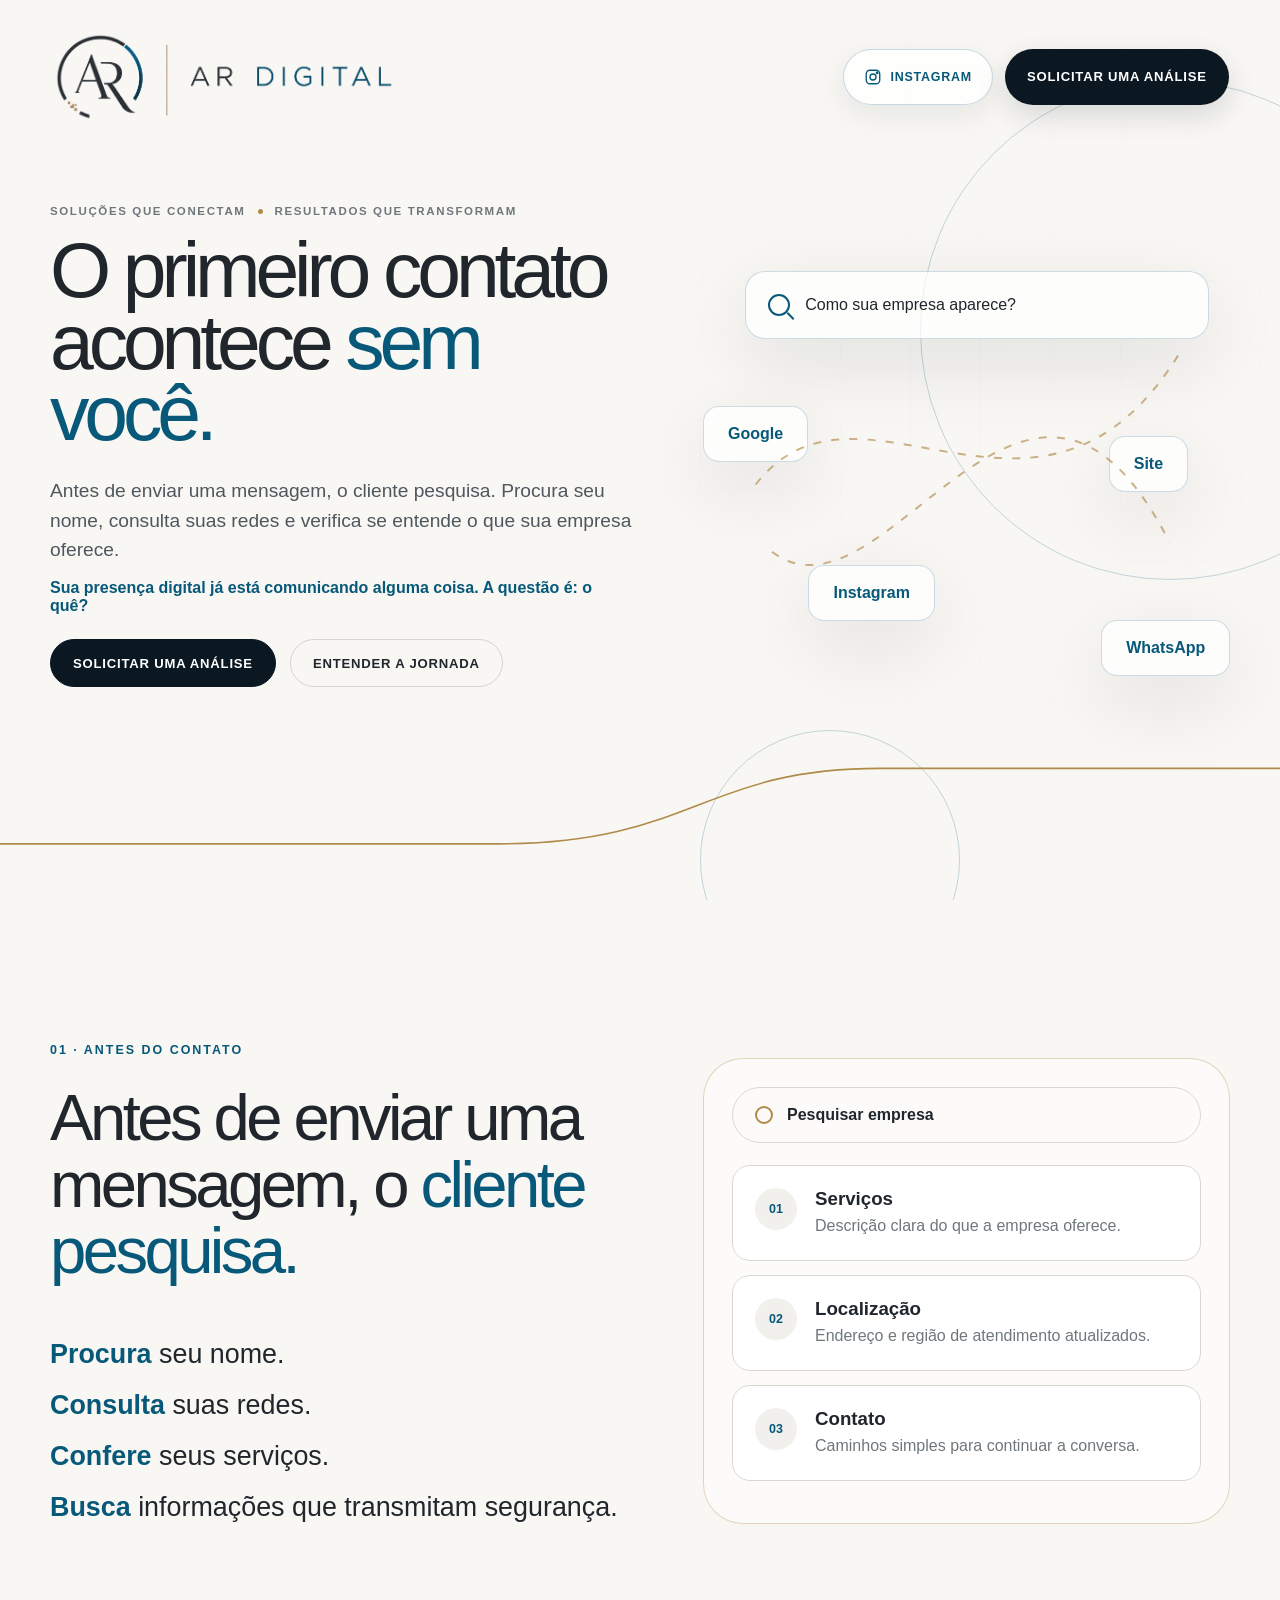
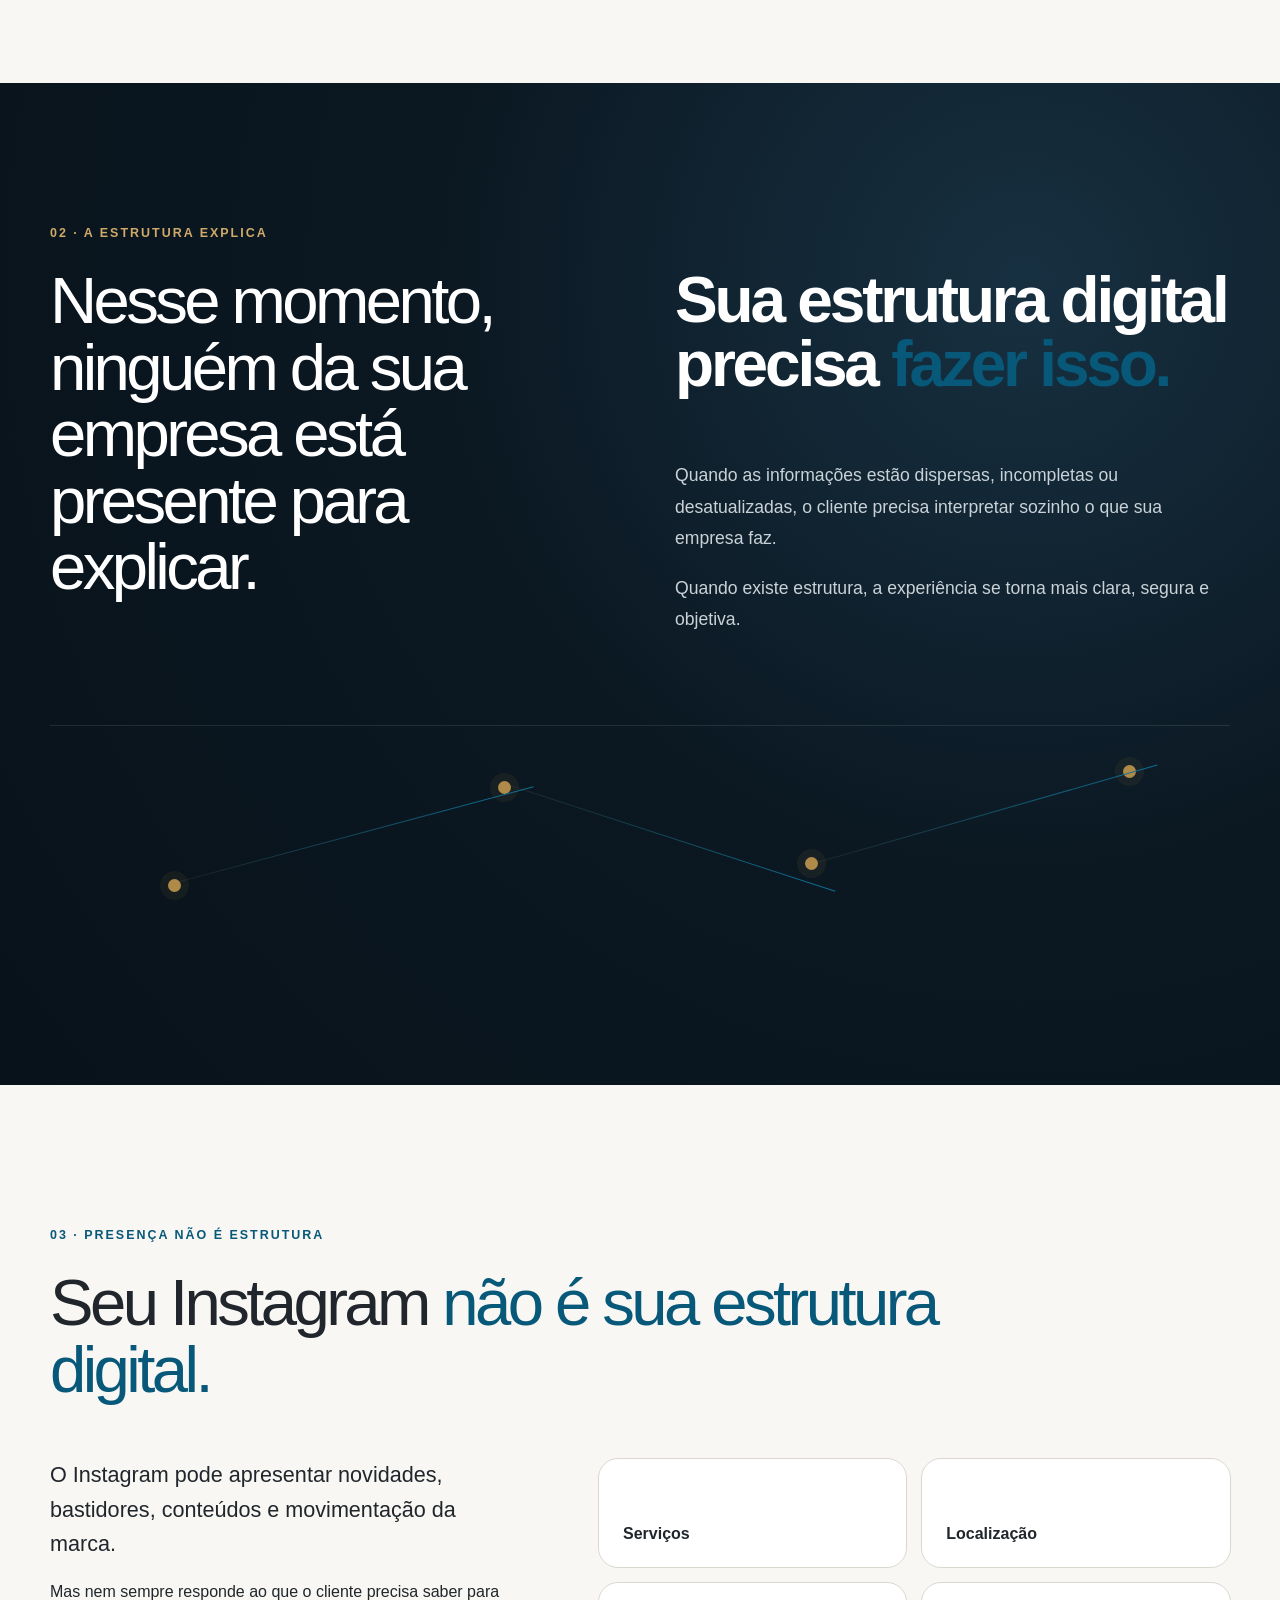
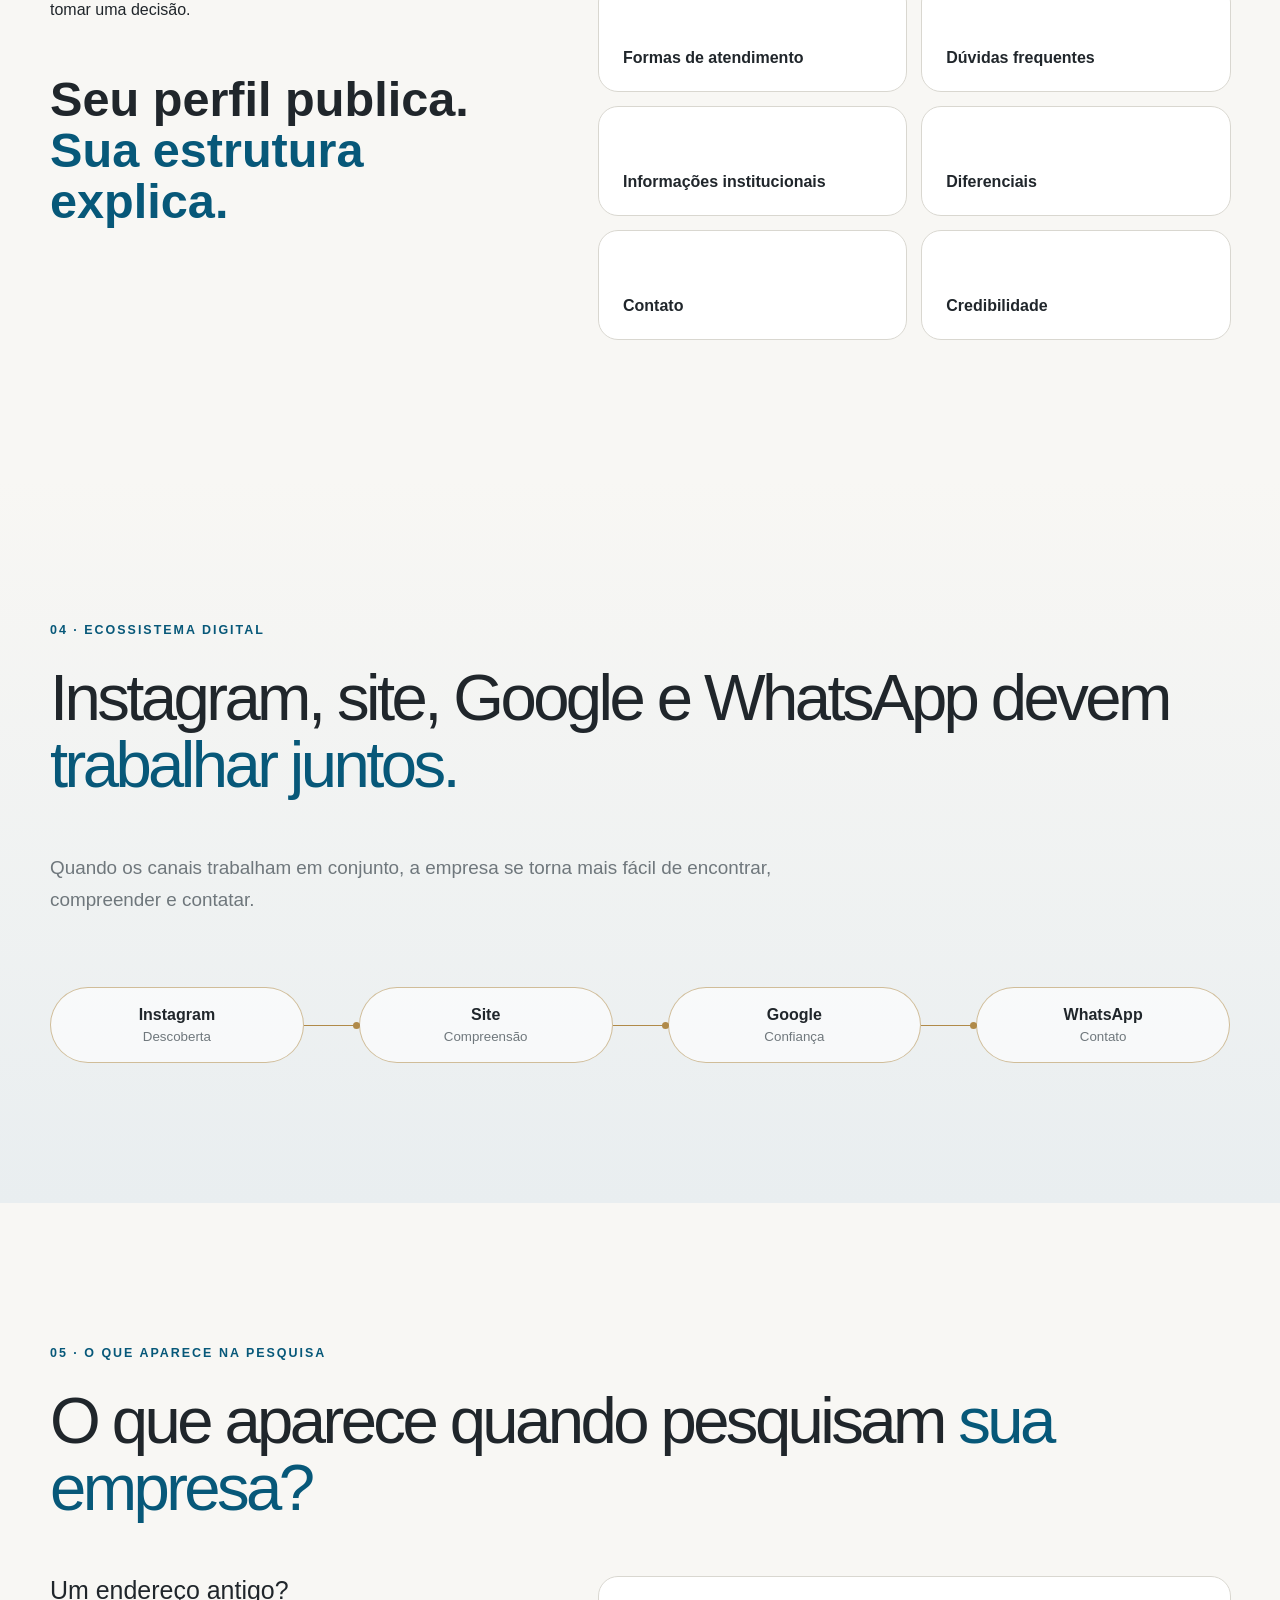
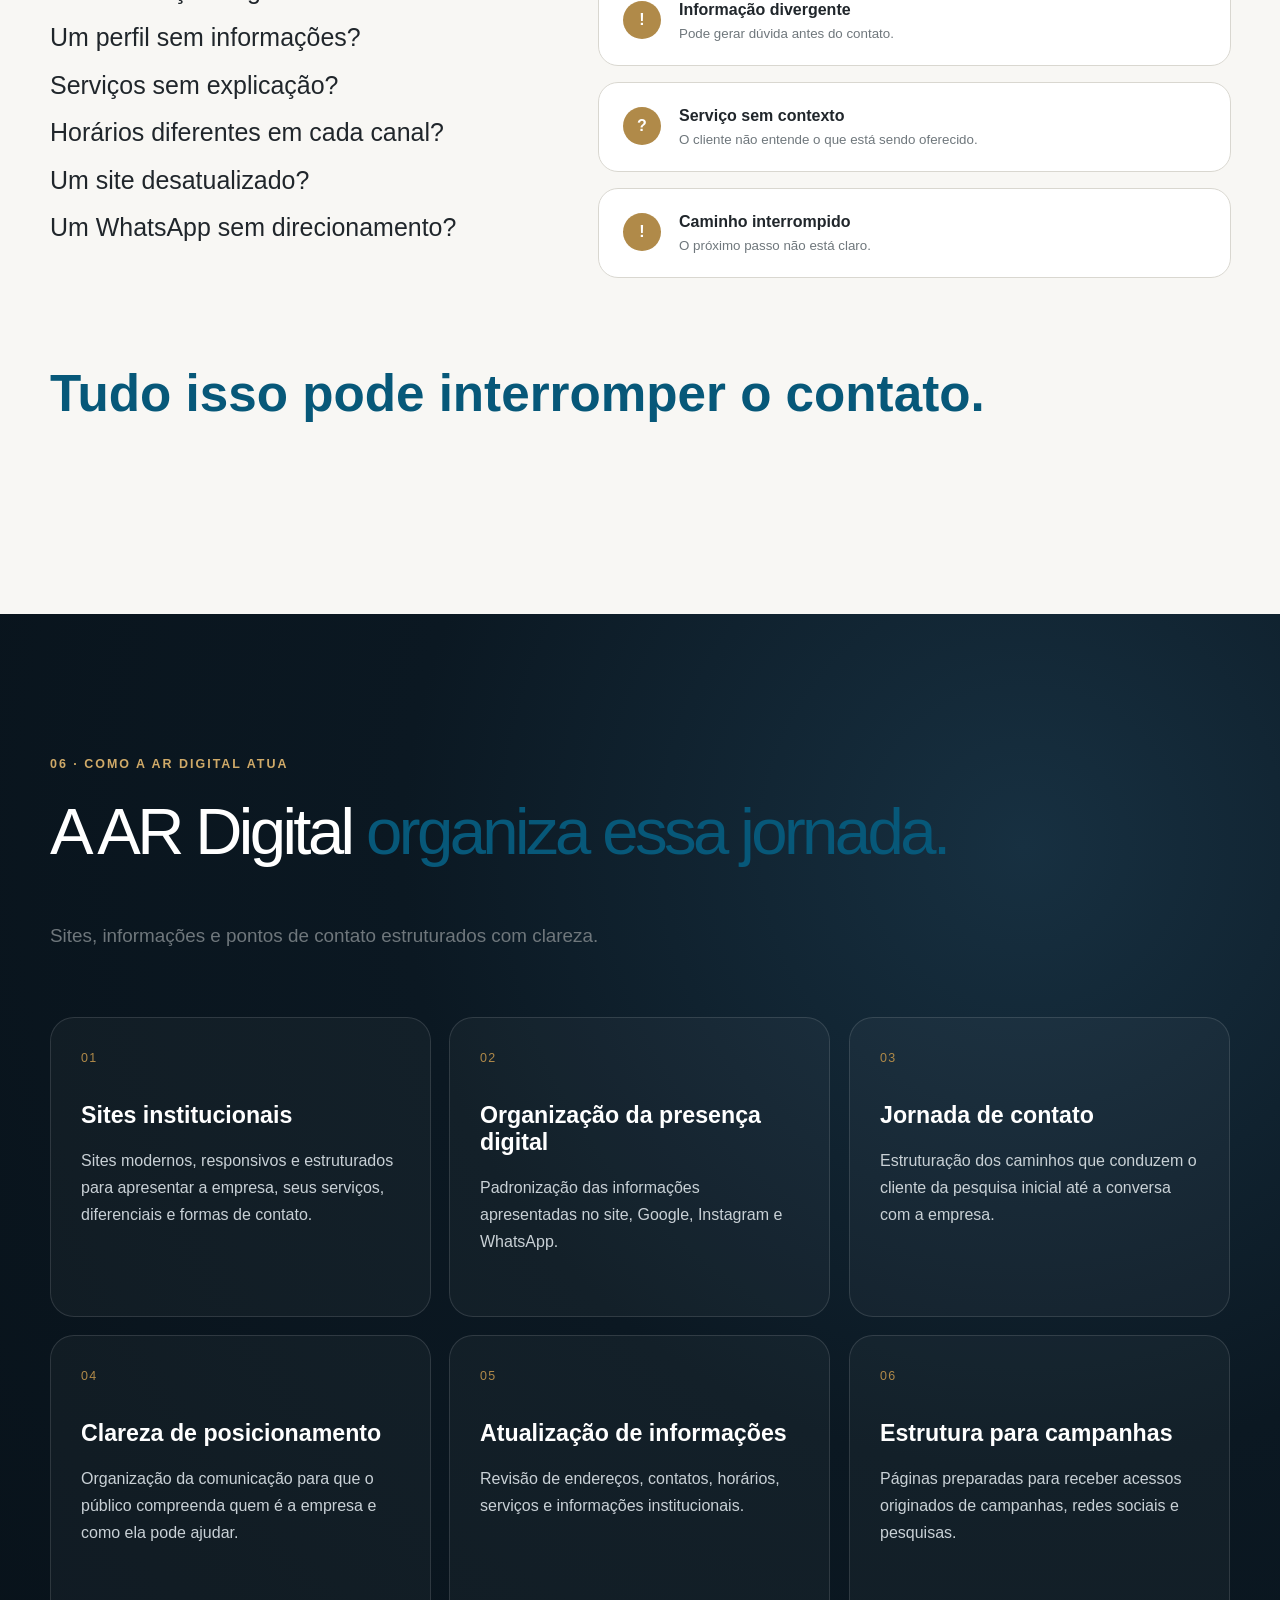
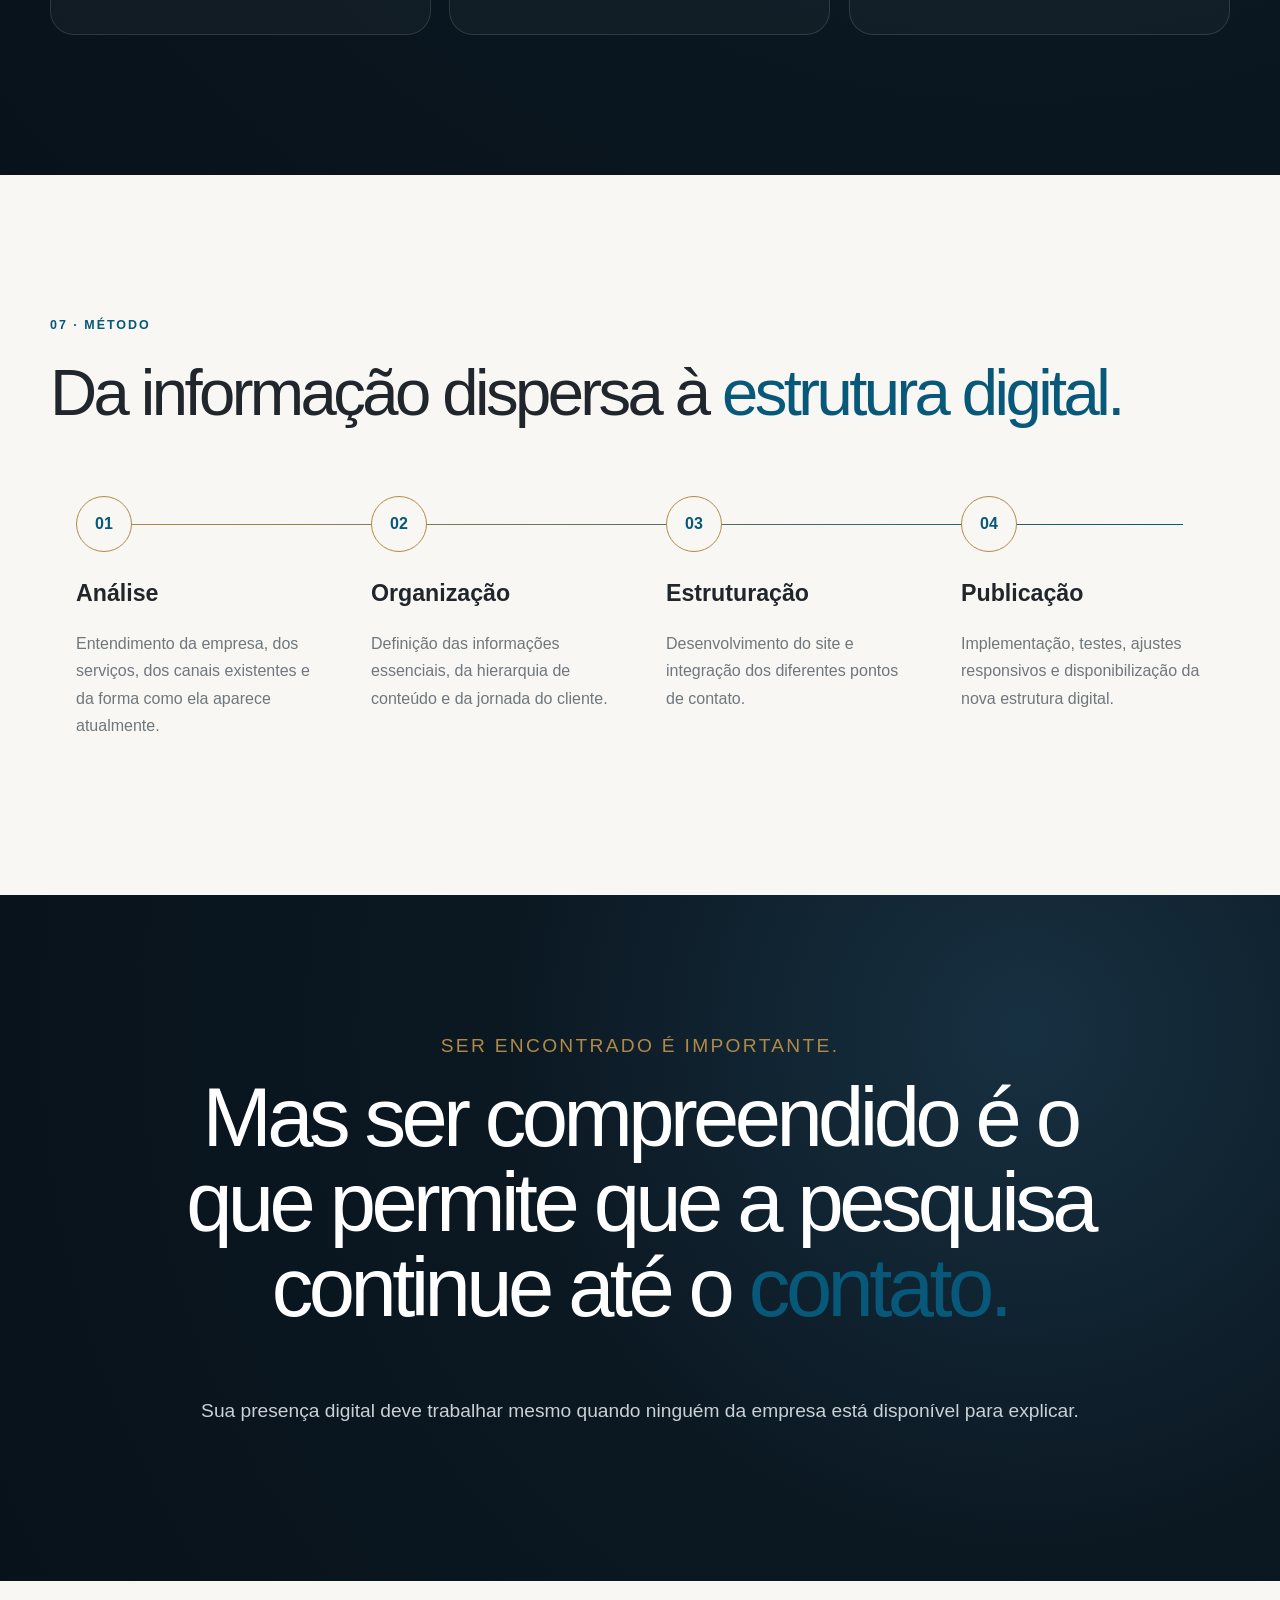
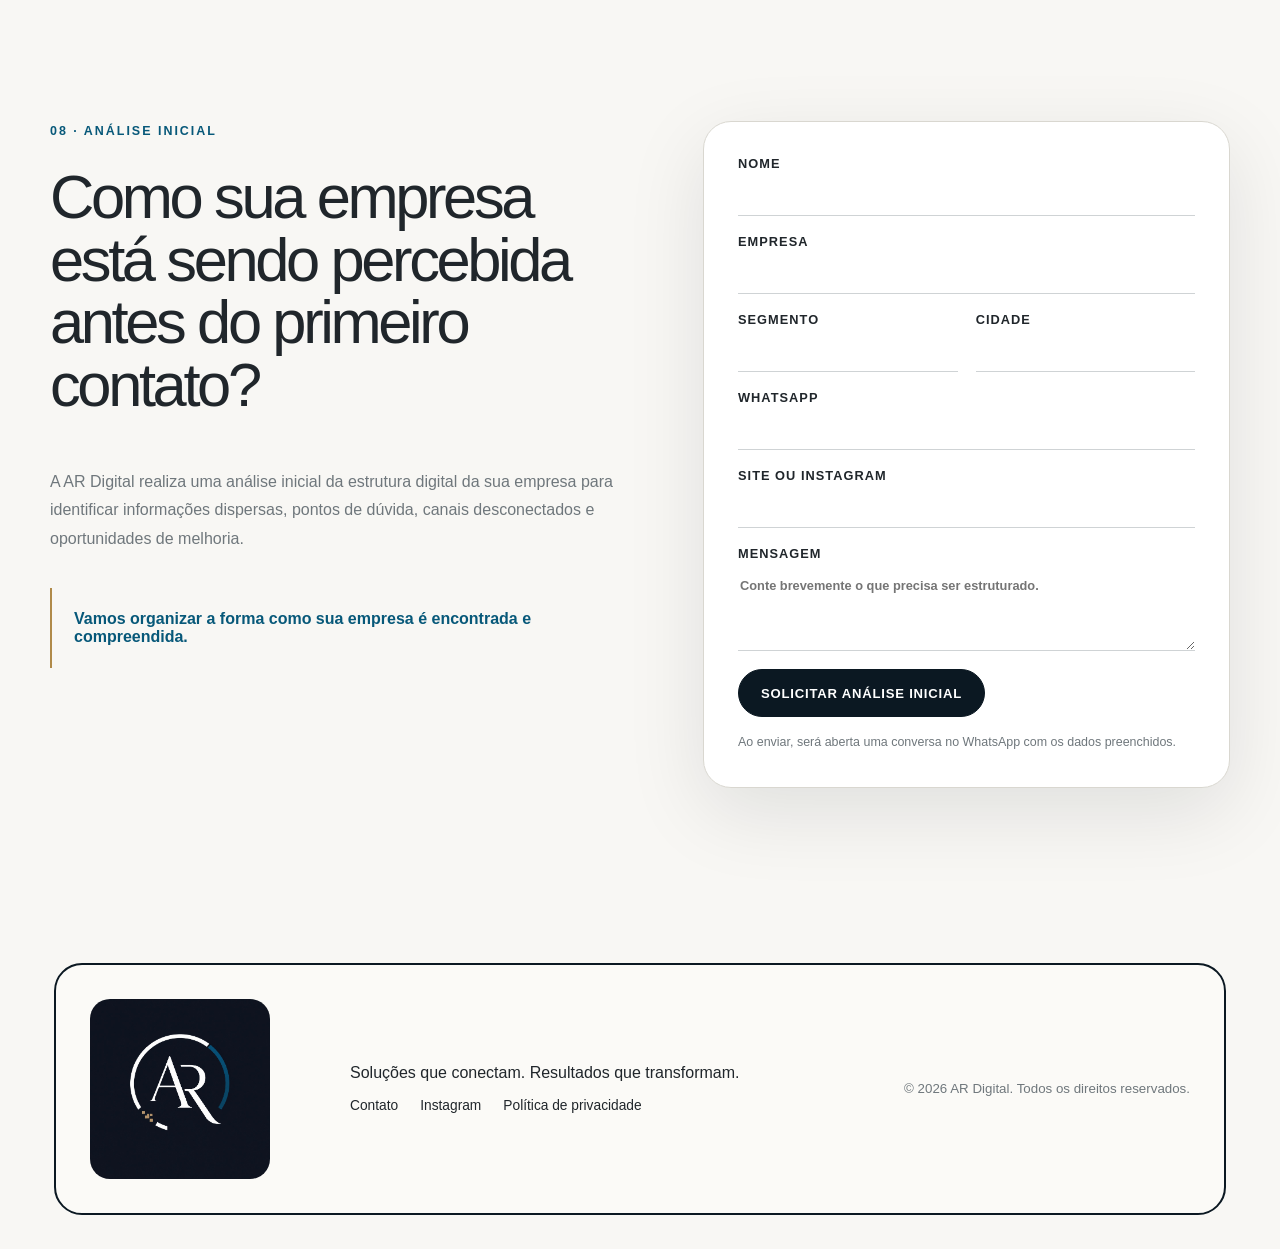
==== commit eb0b36ac: "Add files via upload Adiciona botão do Instagram na navbar" ====
--- a/index.html
+++ b/index.html
@@ -682,6 +682,66 @@
 }
 </style>
 
+
+<style>
+.header-actions{
+  display:flex;
+  align-items:center;
+  gap:12px;
+}
+.instagram-cta{
+  display:inline-flex;
+  align-items:center;
+  justify-content:center;
+  gap:9px;
+  min-height:56px;
+  padding:0 20px;
+  border:1px solid rgba(7,88,121,.22);
+  border-radius:999px;
+  background:rgba(255,255,255,.82);
+  color:var(--blue);
+  font-size:.78rem;
+  font-weight:700;
+  letter-spacing:.06em;
+  text-transform:uppercase;
+  transition:.3s ease;
+  box-shadow:0 10px 30px rgba(11,24,34,.08);
+}
+.instagram-cta svg{
+  width:18px;
+  height:18px;
+  fill:none;
+  stroke:currentColor;
+  stroke-width:1.8;
+}
+.instagram-cta:hover{
+  transform:translateY(-2px);
+  background:var(--blue);
+  color:#fff;
+  border-color:var(--blue);
+}
+@media(max-width:820px){
+  .header-actions{gap:8px}
+  .instagram-cta{
+    width:44px;
+    min-width:44px;
+    height:44px;
+    min-height:44px;
+    padding:0;
+  }
+  .instagram-cta span{display:none}
+}
+@media(max-width:680px){
+  .header-actions{gap:6px}
+  .instagram-cta{
+    width:40px;
+    min-width:40px;
+    height:40px;
+    min-height:40px;
+  }
+}
+</style>
+
 </head>
 <body>
   <div class="scroll-progress" aria-hidden="true"><span></span></div>
@@ -690,7 +750,17 @@
     <a class="brand" href="#hero" aria-label="AR Digital - início">
       <img src="[data-uri]" alt="AR Digital">
     </a>
-    <a class="header-cta" href="#contato">Solicitar uma análise</a>
+    <div class="header-actions">
+      <a class="instagram-cta" href="https://www.instagram.com/ardigitalbusiness/" target="_blank" rel="noopener noreferrer" aria-label="Abrir Instagram da AR Digital">
+        <svg viewBox="0 0 24 24" aria-hidden="true">
+          <rect x="3" y="3" width="18" height="18" rx="5"></rect>
+          <circle cx="12" cy="12" r="4"></circle>
+          <circle cx="17.5" cy="6.5" r="1"></circle>
+        </svg>
+        <span>Instagram</span>
+      </a>
+      <a class="header-cta" href="#contato">Solicitar uma análise</a>
+    </div>
   </header>
 
   <main>
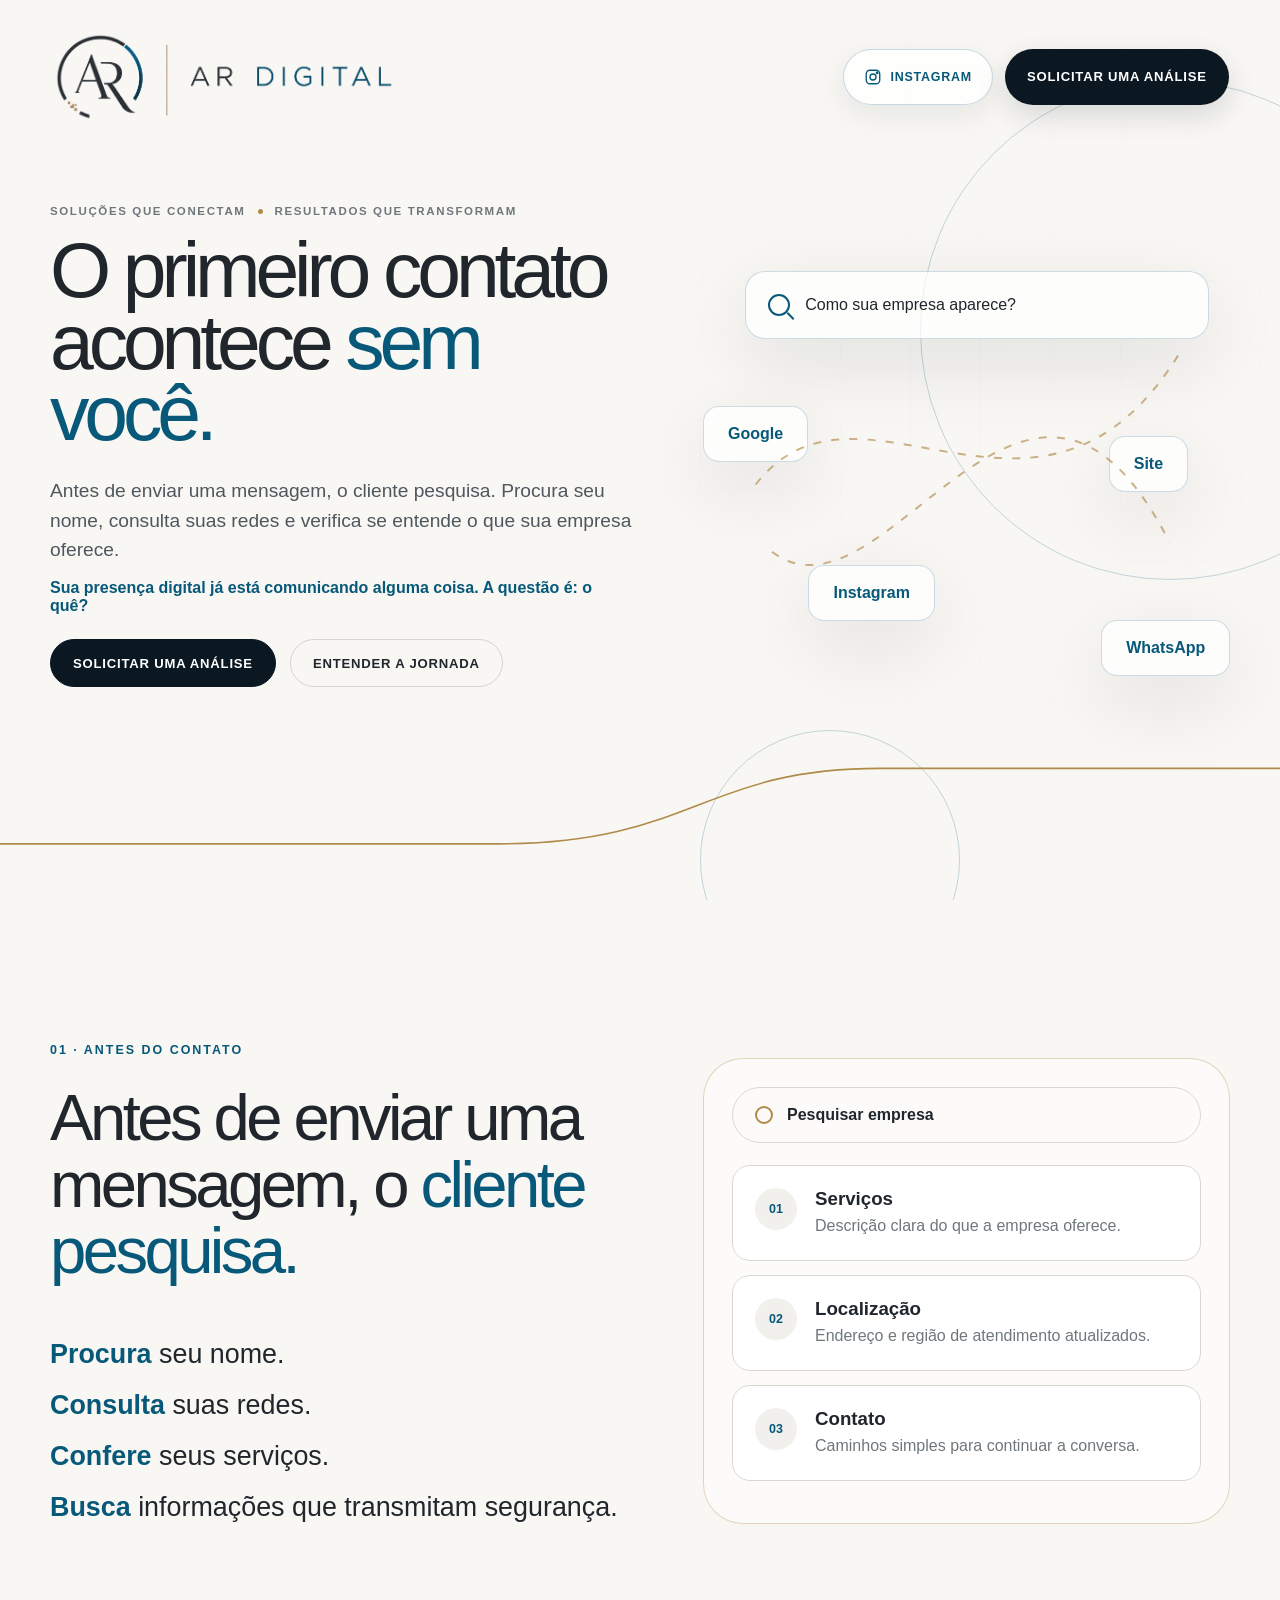
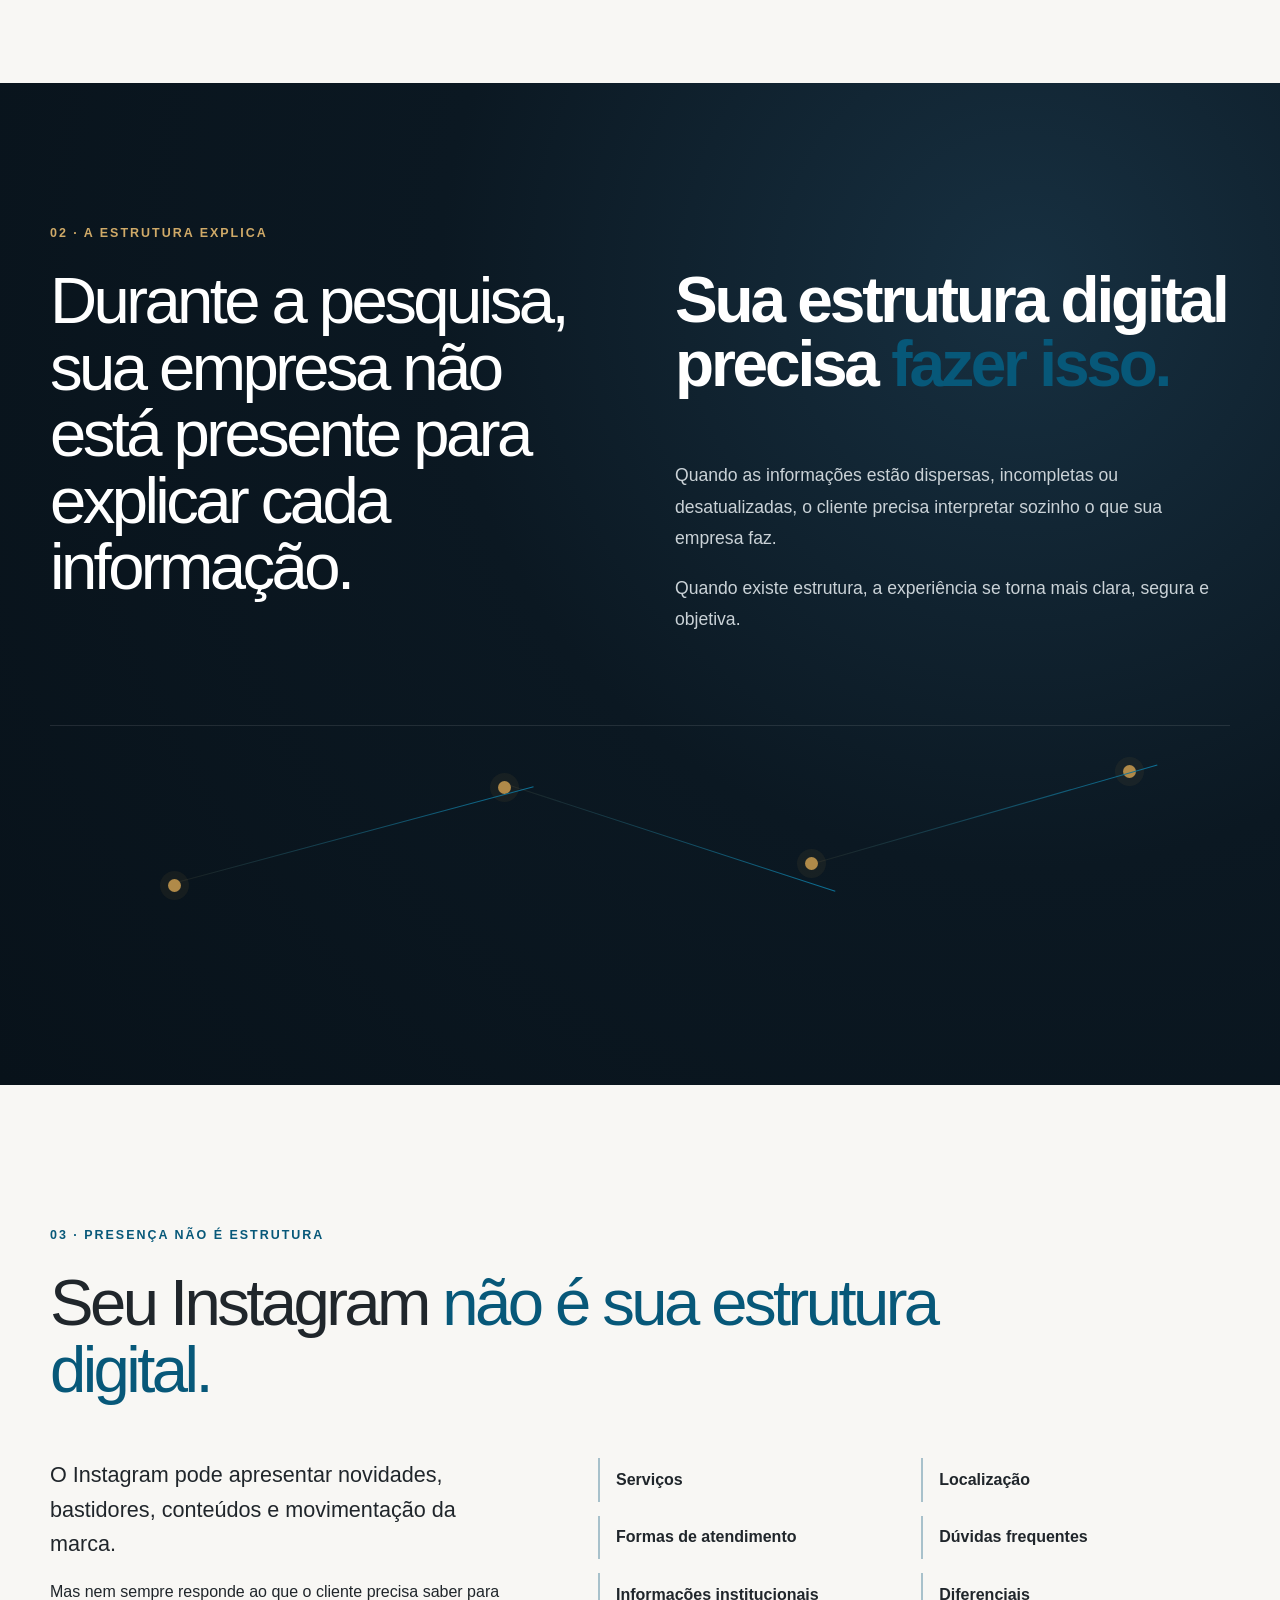
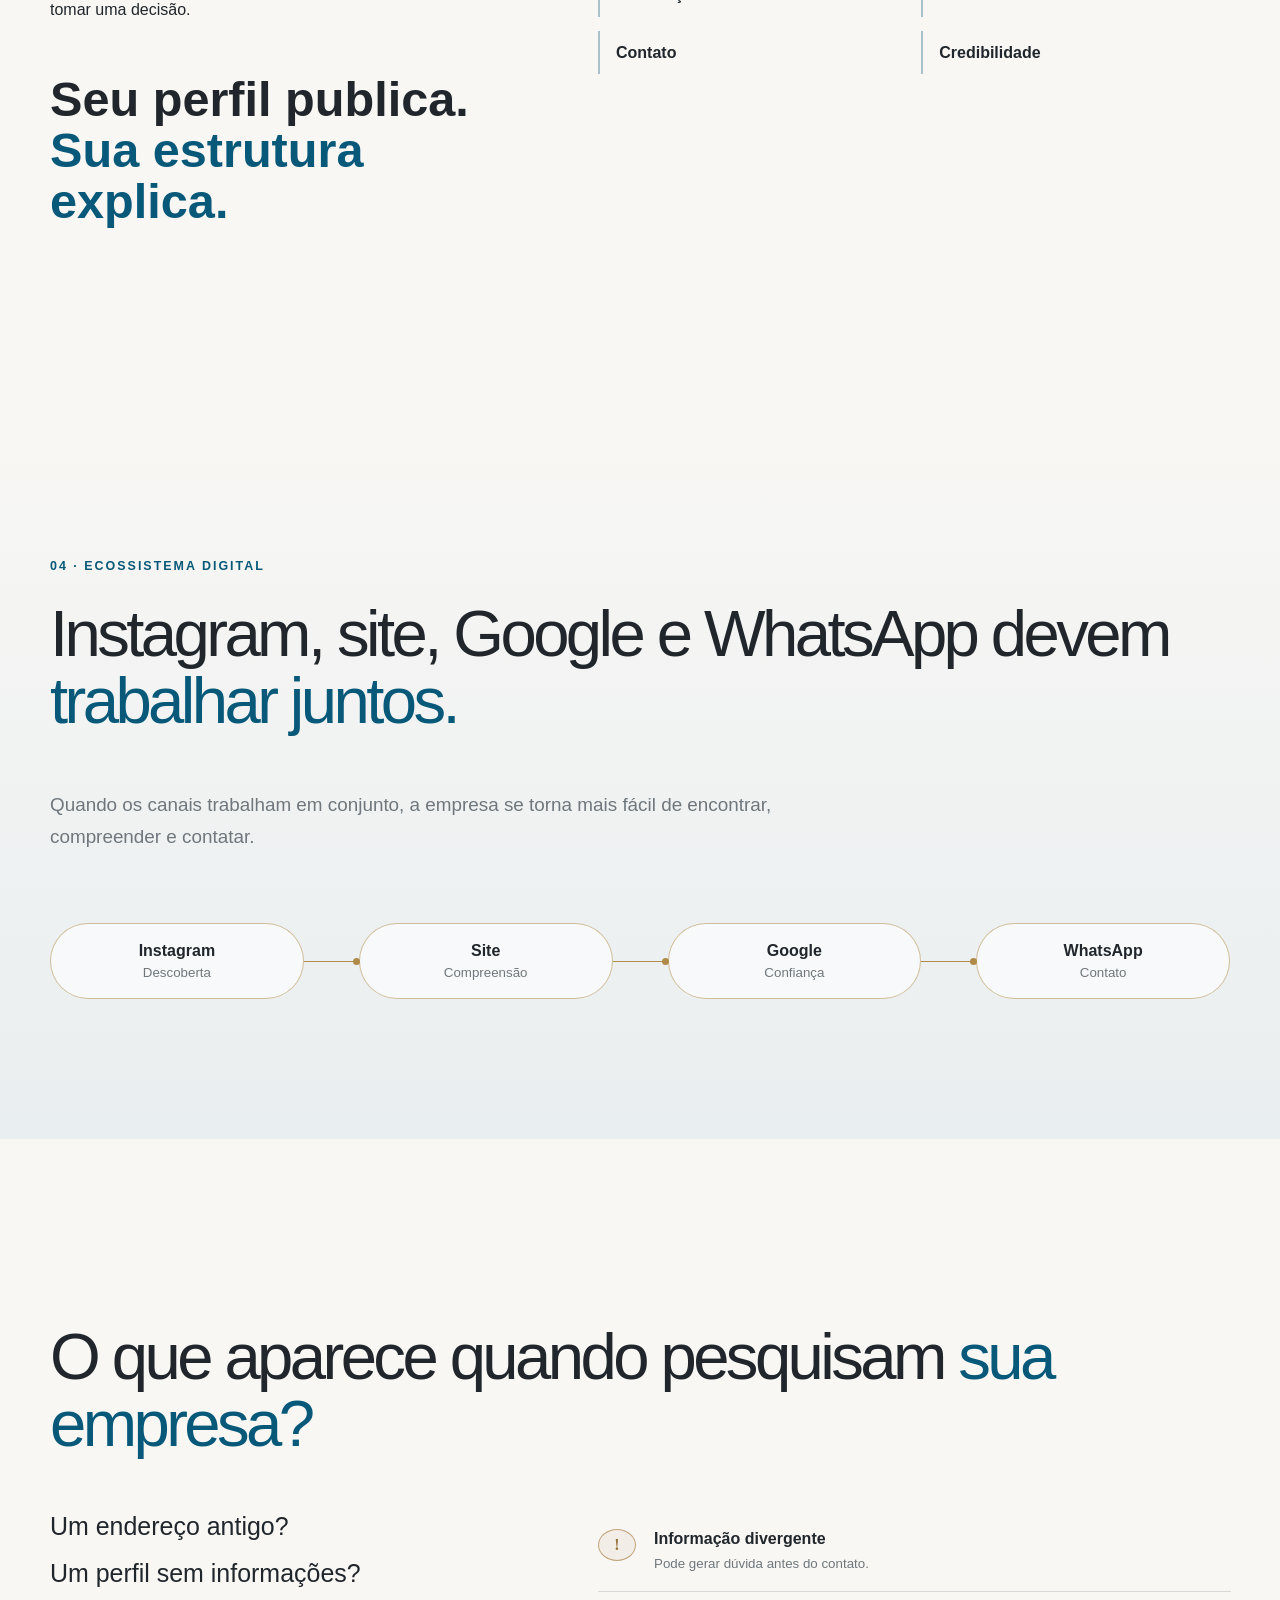
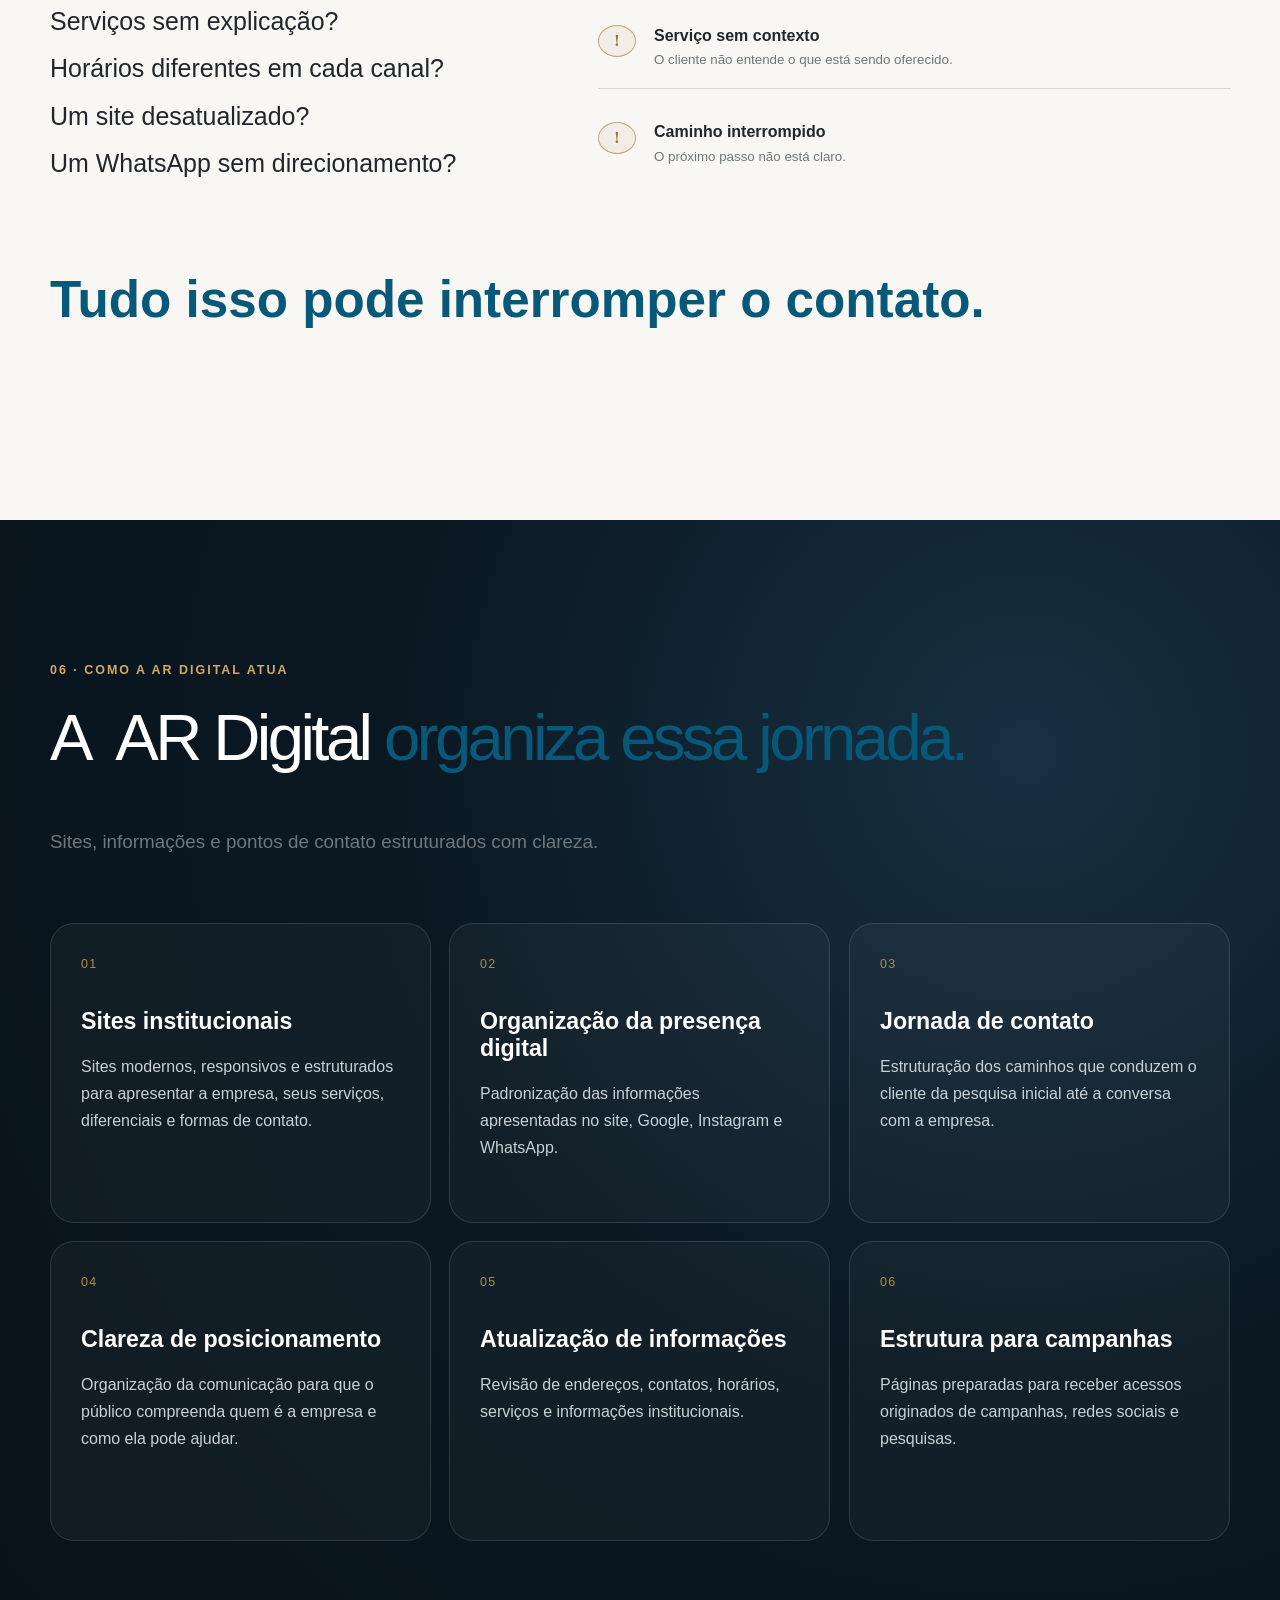
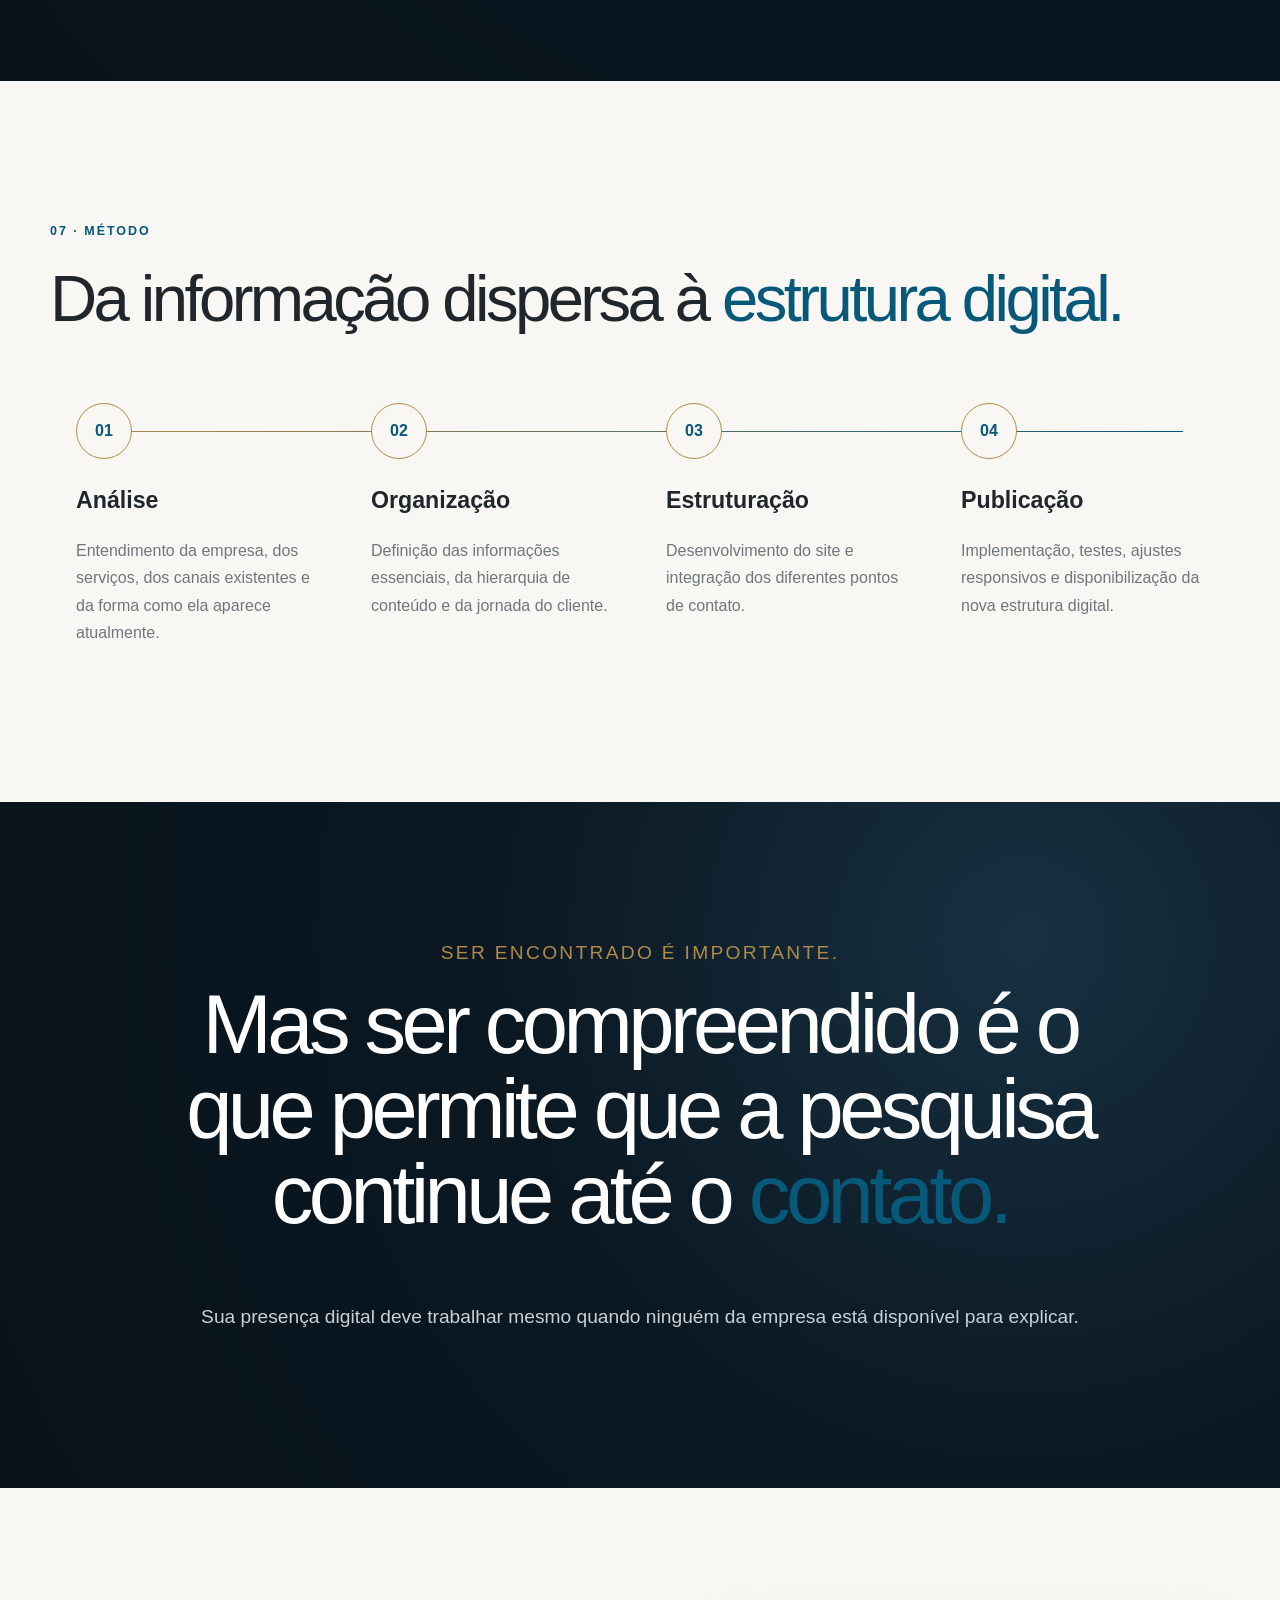
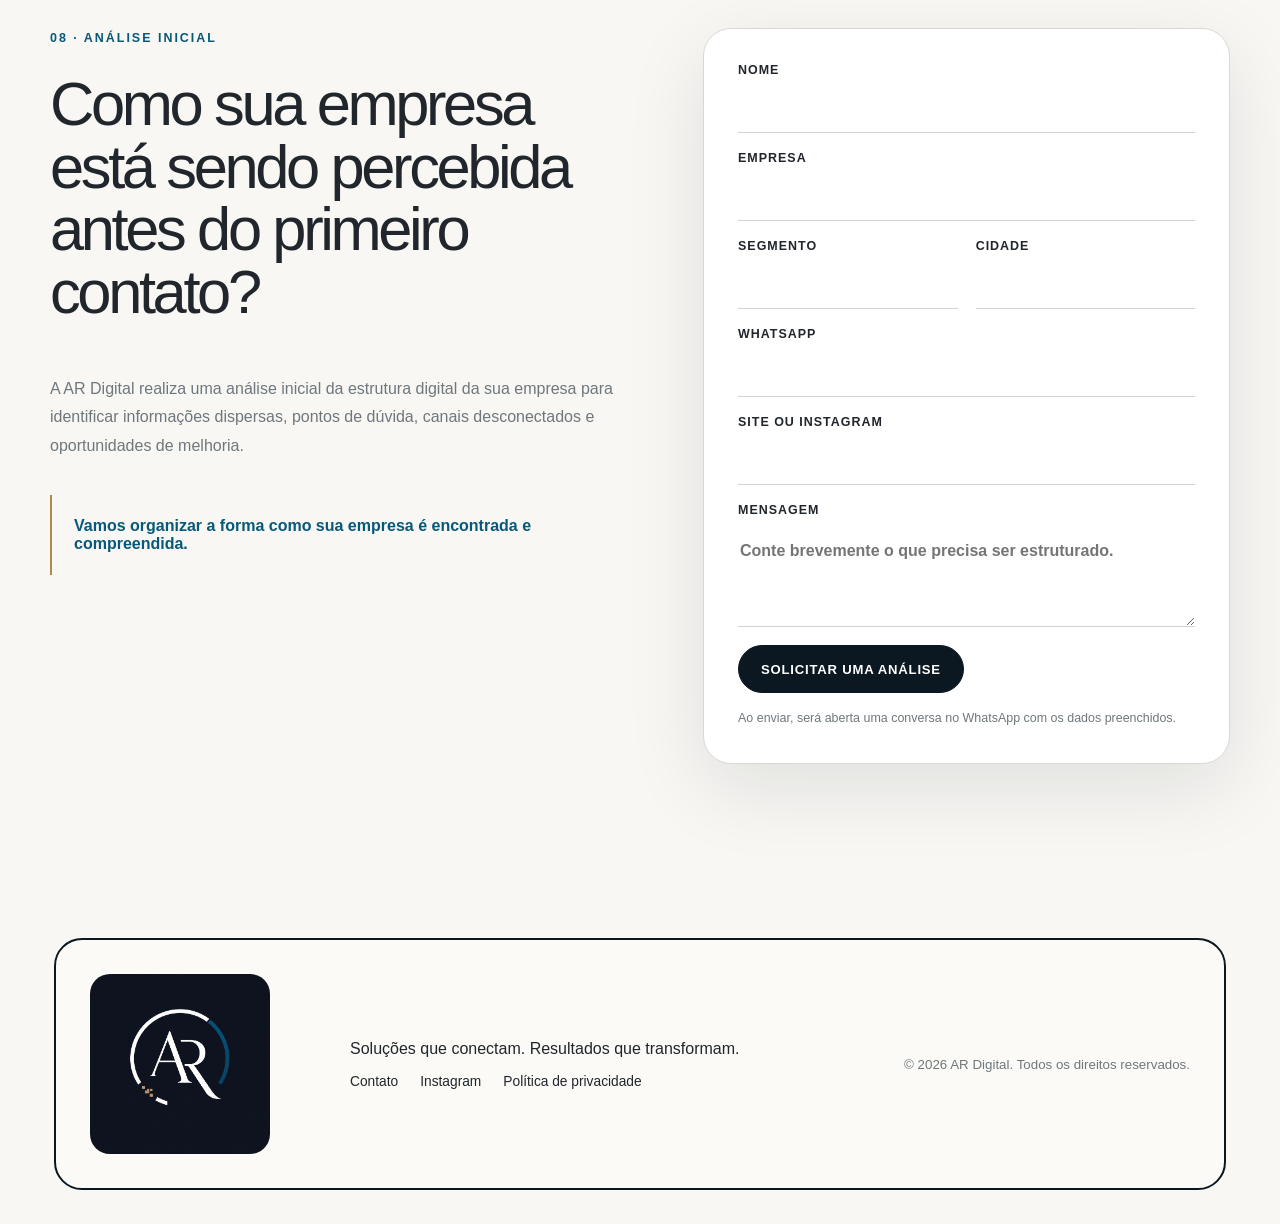
==== commit 6ec6aa3e: "Add files via upload Atualização do site e melhorias de SEO" ====
--- a/index.html
+++ b/index.html
@@ -9,7 +9,7 @@
   <meta property="og:title" content="AR Digital | Sites e Estrutura Digital">
   <meta property="og:description" content="Sites, informações e pontos de contato estruturados com clareza.">
   <meta property="og:type" content="website">
-  <meta property="og:image" content="[data-uri]">
+  <meta property="og:image" content="https://ardigitalbusiness.com.br/og-image.png">
   <link rel="icon" type="image/png" href="[data-uri]">
   <style>
 
@@ -742,6 +742,120 @@
 }
 </style>
 
+
+  <link rel="canonical" href="https://ardigitalbusiness.com.br/">
+  <meta property="og:url" content="https://ardigitalbusiness.com.br/">
+  <meta property="og:site_name" content="AR Digital">
+  <meta property="og:locale" content="pt_BR">
+  <meta name="twitter:card" content="summary_large_image">
+  <meta name="twitter:title" content="AR Digital | Sites e Estrutura Digital">
+  <meta name="twitter:description" content="Sites, informações e pontos de contato estruturados com clareza.">
+  <meta name="twitter:image" content="https://ardigitalbusiness.com.br/og-image.png">
+  <link rel="icon" type="image/png" sizes="32x32" href="favicon-32.png">
+  <link rel="icon" type="image/png" sizes="192x192" href="favicon-192.png">
+  <link rel="shortcut icon" href="favicon.ico">
+
+<style id="ar-correcoes-2026">
+  /* Labels do formulário sempre visíveis */
+  .contact-form label {
+    display: grid;
+    gap: .5rem;
+    font-size: .78rem;
+    font-weight: 700;
+    letter-spacing: .08em;
+    text-transform: uppercase;
+  }
+  .contact-form input,
+  .contact-form textarea {
+    font-size: 1rem;
+    text-transform: none;
+    letter-spacing: normal;
+  }
+
+  /* Seção 03: informações editoriais, sem aparência de botão */
+  .module-grid span {
+    cursor: default !important;
+    background: transparent !important;
+    border: 0 !important;
+    border-left: 2px solid rgba(20, 93, 125, .35) !important;
+    border-radius: 0 !important;
+    box-shadow: none !important;
+    transform: none !important;
+    padding: .8rem 0 .8rem 1rem !important;
+    min-height: 0 !important;
+    display: flex !important;
+    align-items: center !important;
+  }
+  .module-grid span:hover {
+    transform: none !important;
+    box-shadow: none !important;
+  }
+
+  /* Seção 05: avisos informativos, sem aparência clicável */
+  .warning-stack article {
+    cursor: default !important;
+    background: transparent !important;
+    border: 0 !important;
+    border-bottom: 1px solid rgba(13, 26, 36, .14) !important;
+    border-radius: 0 !important;
+    box-shadow: none !important;
+    transform: none !important;
+    padding: 1.05rem 0 !important;
+    align-items: flex-start !important;
+  }
+  .warning-stack article:last-child { border-bottom: 0 !important; }
+  .warning-stack article:hover { transform: none !important; box-shadow: none !important; }
+  .warning-stack article > span {
+    width: 2rem !important;
+    height: 2rem !important;
+    min-width: 2rem !important;
+    border: 1px solid rgba(173, 132, 74, .7) !important;
+    border-radius: 50% !important;
+    background: rgba(173, 132, 74, .08) !important;
+    color: #9a733d !important;
+    display: grid !important;
+    place-items: center !important;
+    font-family: Georgia, serif !important;
+    font-weight: 700 !important;
+    line-height: 1 !important;
+  }
+  .warning-stack article div { padding-top: .1rem; }
+  .warning-stack article b,
+  .warning-stack article small { display: block; }
+  .warning-stack article small { margin-top: .35rem; line-height: 1.55; }
+
+  /* Seção 06: respiro entre o artigo e o nome da marca */
+  .services h2 .article-a {
+    display: inline-block;
+    margin-right: .22em;
+  }
+
+  @media (max-width: 760px) {
+    html { scroll-behavior: auto !important; }
+    .reveal,
+    .reveal.delay-1,
+    .reveal.delay-2 {
+      transition-duration: .28s !important;
+      transition-delay: 0s !important;
+      transform: translateY(10px) !important;
+    }
+    .reveal.visible { transform: none !important; }
+    .orb, .ambient-grid, .system-paths { animation-duration: 18s !important; }
+    .module-grid { gap: .35rem !important; }
+    .module-grid span { padding: .65rem 0 .65rem .85rem !important; }
+  }
+
+  @media (prefers-reduced-motion: reduce) {
+    html { scroll-behavior: auto !important; }
+    *, *::before, *::after {
+      animation-duration: .01ms !important;
+      animation-iteration-count: 1 !important;
+      transition-duration: .01ms !important;
+      transition-delay: 0ms !important;
+    }
+    .reveal { opacity: 1 !important; transform: none !important; }
+  }
+</style>
 </head>
 <body>
   <div class="scroll-progress" aria-hidden="true"><span></span></div>
@@ -759,7 +873,7 @@
         </svg>
         <span>Instagram</span>
       </a>
-      <a class="header-cta" href="#contato">Solicitar uma análise</a>
+      <a class="header-cta" href="#contato">SOLICITAR UMA ANÁLISE</a>
     </div>
   </header>
 
@@ -777,7 +891,7 @@
           <p class="lead">Antes de enviar uma mensagem, o cliente pesquisa. Procura seu nome, consulta suas redes e verifica se entende o que sua empresa oferece.</p>
           <p class="question">Sua presença digital já está comunicando alguma coisa. A questão é: o quê?</p>
           <div class="actions">
-            <a class="btn btn-primary" href="#contato">Solicitar uma análise</a>
+            <a class="btn btn-primary" href="#contato">SOLICITAR UMA ANÁLISE</a>
             <a class="btn btn-ghost" href="#pesquisa">Entender a jornada</a>
           </div>
         </div>
@@ -840,7 +954,7 @@
       <div class="container">
         <span class="eyebrow gold reveal">02 · A estrutura explica</span>
         <div class="impact-grid">
-          <h2 class="reveal">Nesse momento, ninguém da sua empresa está presente para explicar.</h2>
+          <h2 class="reveal">Durante a pesquisa, sua empresa não está presente para explicar cada informação.</h2>
           <div class="impact-copy reveal delay-1">
             <h3>Sua estrutura digital precisa <em>fazer isso.</em></h3>
             <p>Quando as informações estão dispersas, incompletas ou desatualizadas, o cliente precisa interpretar sozinho o que sua empresa faz.</p>
@@ -906,7 +1020,7 @@
           </div>
           <div class="warning-stack reveal delay-1">
             <article><span>!</span><div><b>Informação divergente</b><small>Pode gerar dúvida antes do contato.</small></div></article>
-            <article><span>?</span><div><b>Serviço sem contexto</b><small>O cliente não entende o que está sendo oferecido.</small></div></article>
+            <article><span>!</span><div><b>Serviço sem contexto</b><small>O cliente não entende o que está sendo oferecido.</small></div></article>
             <article><span>!</span><div><b>Caminho interrompido</b><small>O próximo passo não está claro.</small></div></article>
           </div>
         </div>
@@ -917,7 +1031,7 @@
     <section class="section dark services">
       <div class="container">
         <span class="eyebrow gold reveal">06 · Como a AR Digital atua</span>
-        <h2 class="reveal">A AR Digital <em>organiza essa jornada.</em></h2>
+        <h2 class="reveal"><span class="article-a">A</span> AR Digital <em>organiza essa jornada.</em></h2>
         <p class="section-intro reveal">Sites, informações e pontos de contato estruturados com clareza.</p>
 
         <div class="service-grid">
@@ -971,7 +1085,7 @@
           <label>WhatsApp<input required name="whatsapp" inputmode="tel" autocomplete="tel"></label>
           <label>Site ou Instagram<input name="site"></label>
           <label>Mensagem<textarea name="mensagem" rows="4" placeholder="Conte brevemente o que precisa ser estruturado."></textarea></label>
-          <button class="btn btn-primary" type="submit">Solicitar análise inicial</button>
+          <button class="btn btn-primary" type="submit">SOLICITAR UMA ANÁLISE</button>
           <p class="form-help">Ao enviar, será aberta uma conversa no WhatsApp com os dados preenchidos.</p>
         </form>
       </div>
@@ -986,11 +1100,11 @@
         <nav>
           <!-- INSERIR LINKS REAIS AQUI -->
           <a href="#contato">Contato</a>
-          <a href="#" aria-label="Instagram da AR Digital">Instagram</a>
-          <a href="#" aria-label="Política de privacidade">Política de privacidade</a>
+          <a href="https://www.instagram.com/ardigitalbusiness/" target="_blank" rel="noopener noreferrer" aria-label="Instagram da AR Digital">Instagram</a>
+          <a href="politica-de-privacidade.html" aria-label="Política de privacidade">Política de privacidade</a>
         </nav>
       </div>
-      <small>© <span id="year"></span> AR Digital. Todos os direitos reservados.</small>
+      <small>© 2026 AR Digital. Todos os direitos reservados.</small>
     </div>
   </footer>
 
@@ -1030,7 +1144,7 @@
 
 reveals.forEach(el=>observer.observe(el));
 
-document.getElementById('year').textContent = new Date().getFullYear();
+
 
 const form = document.getElementById('leadForm');
 form.addEventListener('submit', (event)=>{
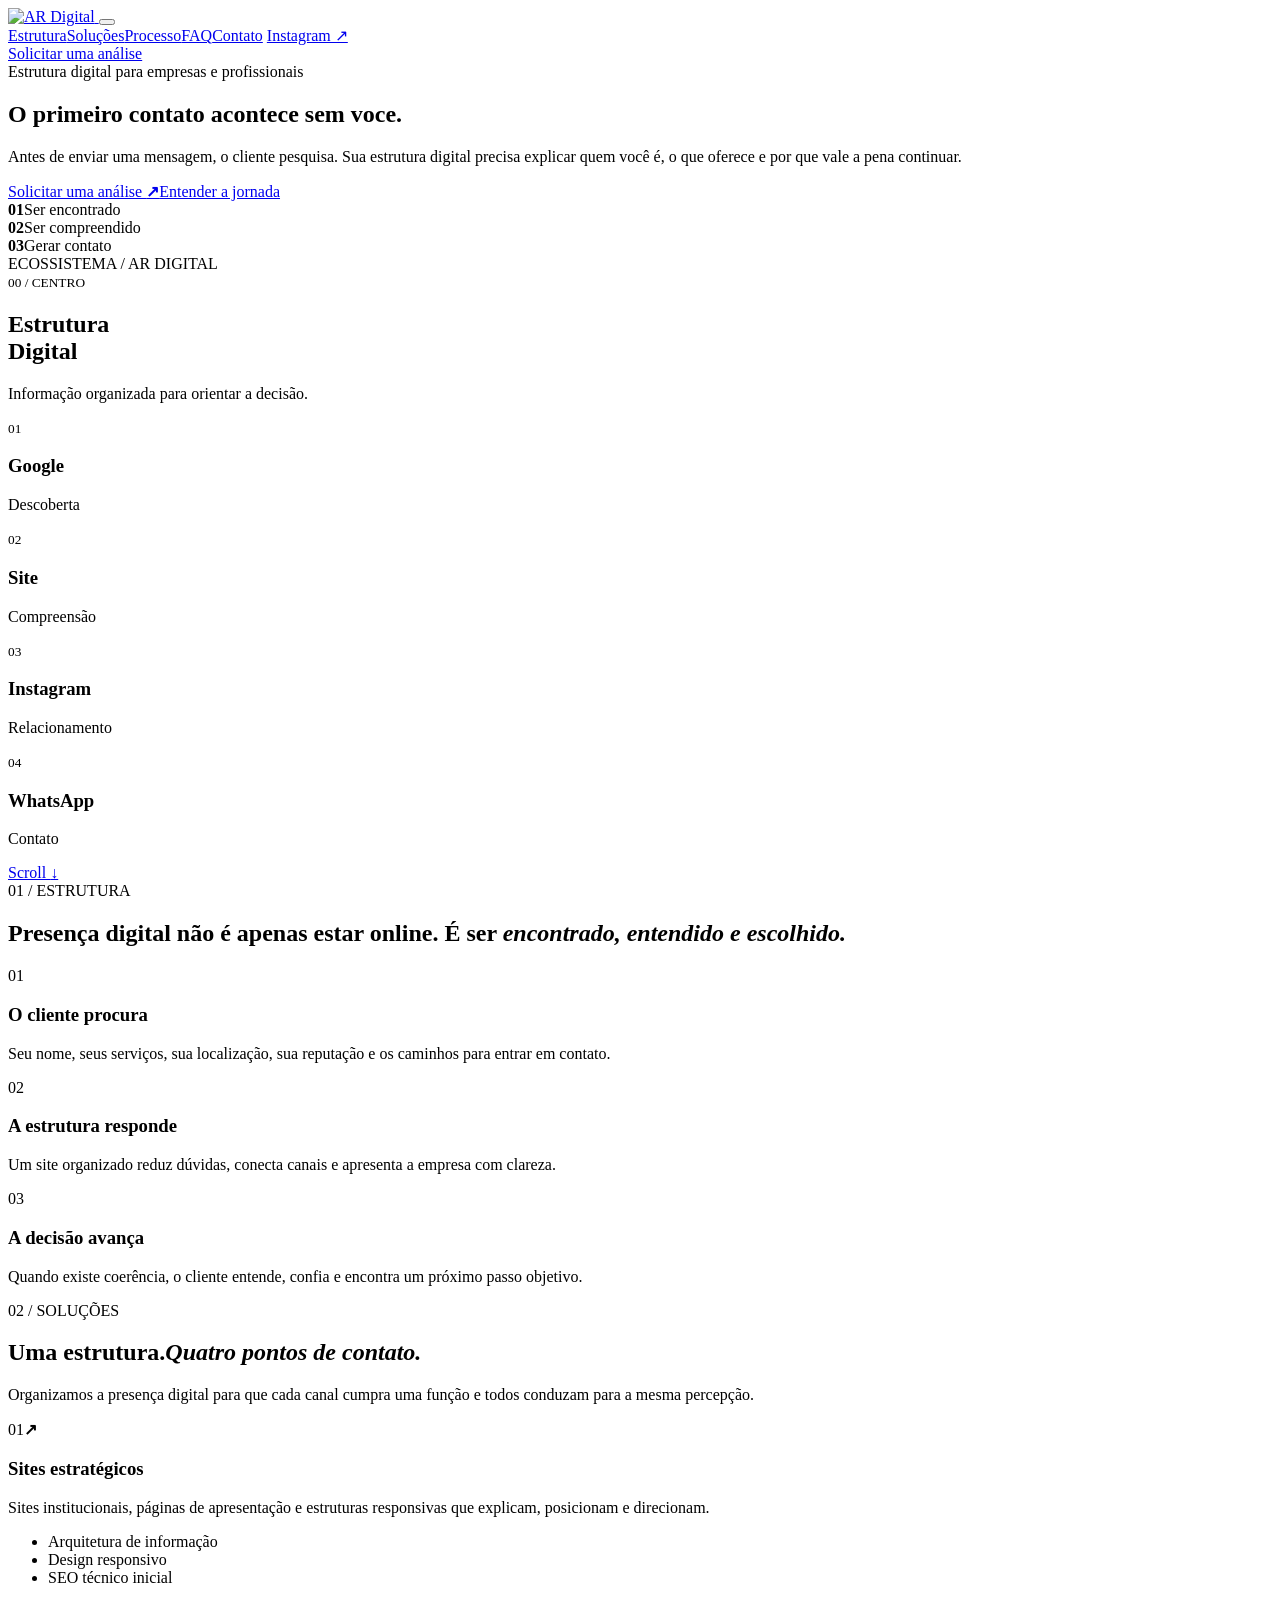
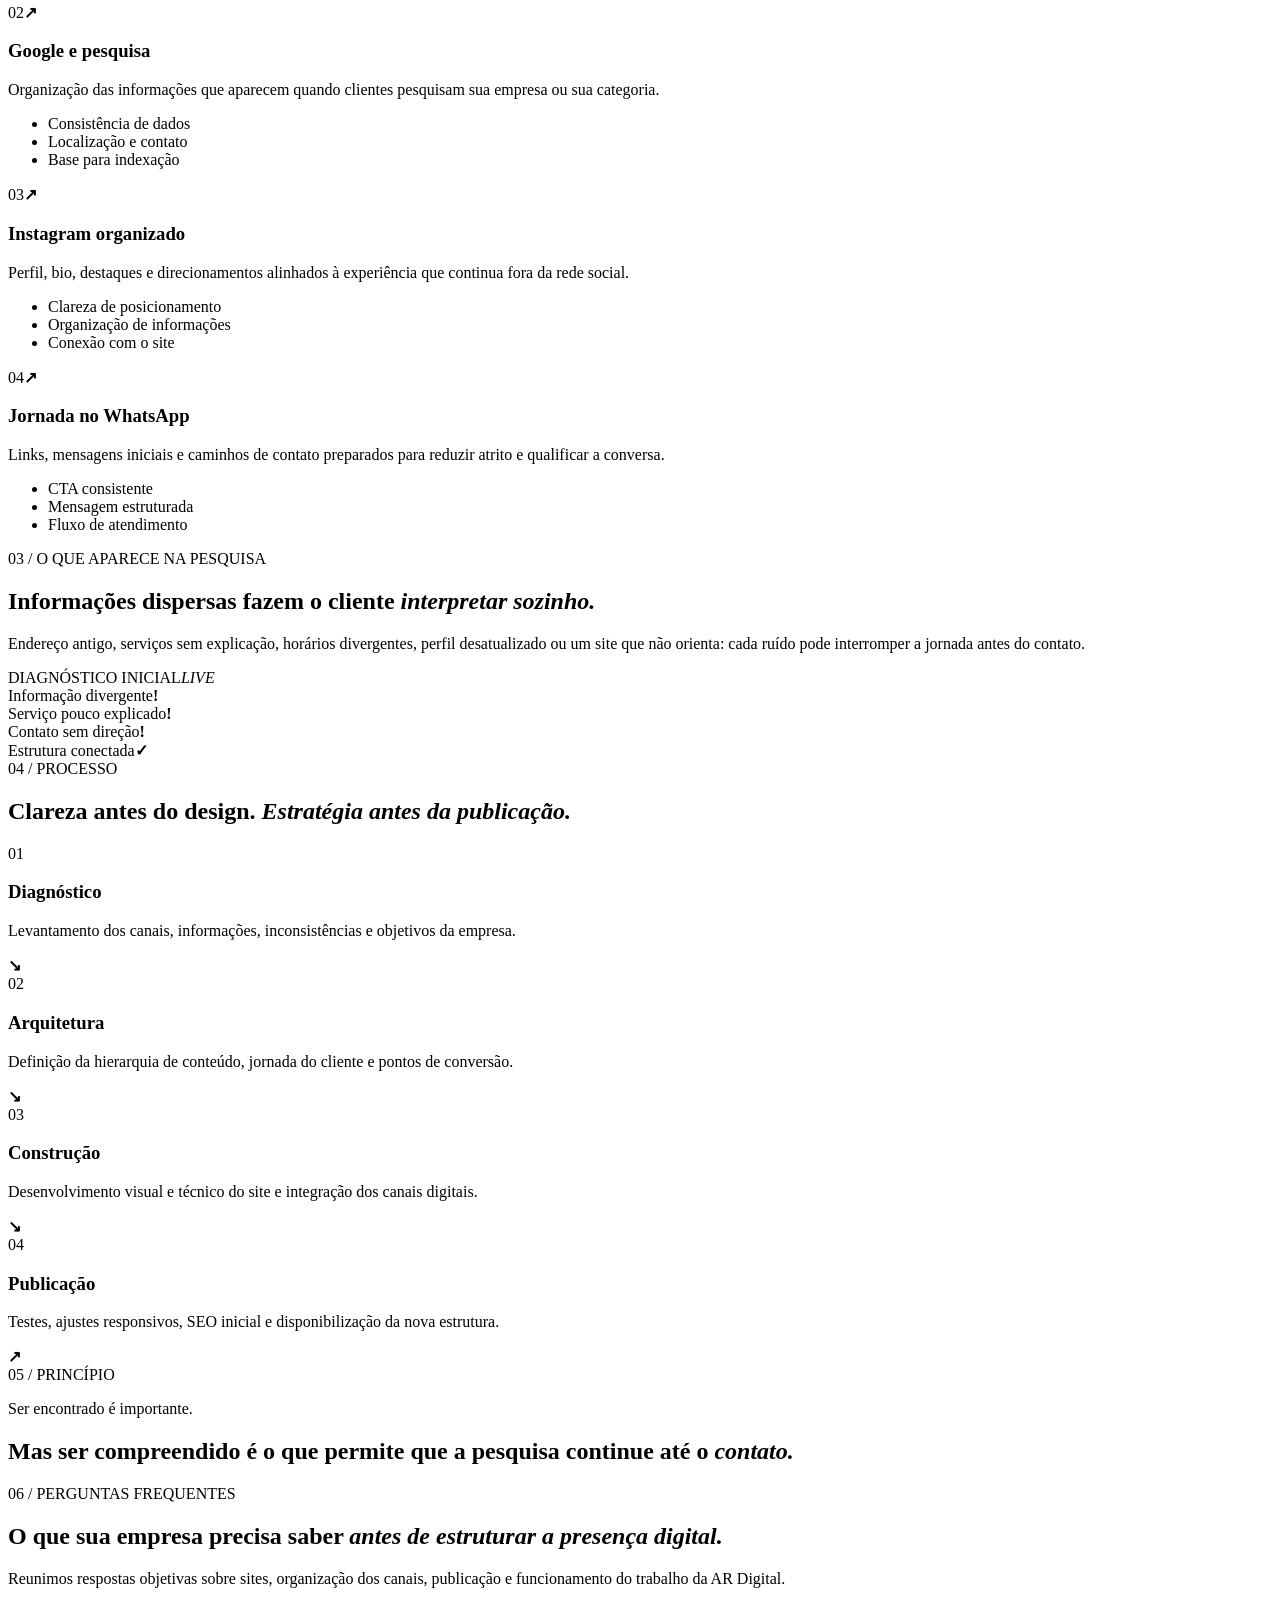
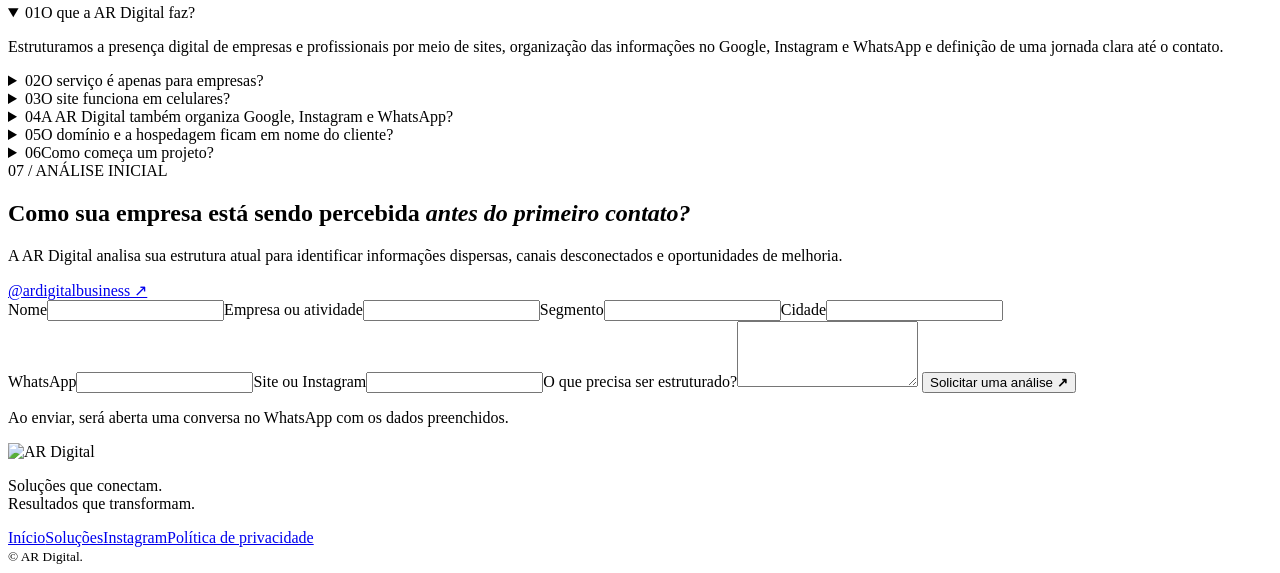
==== commit edfc726a: "Add files via upload Alteração visual" ====
--- a/index.html
+++ b/index.html
@@ -2,1171 +2,173 @@
 <html lang="pt-BR">
 <head>
   <meta charset="utf-8">
-  <meta name="viewport" content="width=device-width, initial-scale=1">
+  <meta name="viewport" content="width=device-width,initial-scale=1">
   <title>AR Digital | Sites e Estrutura Digital para Empresas</title>
-  <meta name="description" content="A AR Digital organiza sites, informações e pontos de contato para que empresas sejam encontradas, compreendidas e contatadas com mais clareza.">
-  <meta name="theme-color" content="#0d1a24">
-  <meta property="og:title" content="AR Digital | Sites e Estrutura Digital">
-  <meta property="og:description" content="Sites, informações e pontos de contato estruturados com clareza.">
+  <meta name="description" content="A AR Digital estrutura sites, Google, Instagram e WhatsApp para que empresas e profissionais sejam encontrados, compreendidos e contatados com clareza.">
+  <meta name="theme-color" content="#07131f">
+  <meta property="og:title" content="AR Digital | Estrutura Digital">
+  <meta property="og:description" content="Sites, informações e pontos de contato organizados para transformar pesquisa em contato.">
   <meta property="og:type" content="website">
-  <meta property="og:image" content="https://ardigitalbusiness.com.br/og-image.png">
-  <link rel="icon" type="image/png" href="[data-uri]">
-  <style>
-
-:root{
-  --paper:#f8f7f4;
-  --paper-2:#f1f0ec;
-  --ink:#20262b;
-  --navy:#0b1822;
-  --navy-2:#101f2a;
-  --blue:#075879;
-  --blue-2:#0d6f94;
-  --gold:#b08a49;
-  --line:#d9d7d0;
-  --muted:#6f777c;
-  --white:#fff;
-  --radius:26px;
-  --shadow:0 24px 80px rgba(11,24,34,.10);
-}
-*{box-sizing:border-box}
-html{scroll-behavior:smooth}
-body{
-  margin:0;
-  color:var(--ink);
-  background:var(--paper);
-  font-family:Arial,Helvetica,sans-serif;
-  overflow-x:hidden;
-}
-a{color:inherit;text-decoration:none}
-img{max-width:100%;display:block}
-button,input,textarea{font:inherit}
-.container{width:min(1180px,calc(100% - 40px));margin:0 auto;position:relative;z-index:2}
-.section{position:relative;padding:140px 0;overflow:hidden}
-.light{background:var(--paper)}
-.dark{background:radial-gradient(circle at 80% 20%,#173041 0,var(--navy) 45%,#08121a 100%);color:white}
-.scroll-progress{position:fixed;left:0;top:0;width:100%;height:3px;z-index:200;background:transparent}
-.scroll-progress span{display:block;width:0;height:100%;background:linear-gradient(90deg,var(--gold),var(--blue-2))}
-.site-header{
-  position:fixed;inset:0 0 auto 0;height:84px;padding:0 max(24px,4vw);
-  display:flex;align-items:center;justify-content:space-between;z-index:100;
-  transition:.35s ease;border-bottom:1px solid transparent
-}
-.site-header.scrolled{
-  height:72px;background:rgba(248,247,244,.82);backdrop-filter:blur(18px);
-  border-color:rgba(32,38,43,.08)
-}
-.brand img{width:230px;height:auto}
-.header-cta,.btn{
-  display:inline-flex;align-items:center;justify-content:center;min-height:48px;
-  padding:0 22px;border-radius:999px;font-size:.82rem;font-weight:700;
-  letter-spacing:.06em;text-transform:uppercase;transition:.3s ease;cursor:pointer
-}
-.header-cta{background:var(--navy);color:white;box-shadow:0 10px 30px rgba(11,24,34,.14)}
-.header-cta:hover,.btn-primary:hover{transform:translateY(-2px);background:var(--blue)}
-.hero{min-height:100vh;padding-top:160px;display:flex;align-items:center;background:var(--paper)}
-.hero-grid,.split,.contact-grid{display:grid;grid-template-columns:1.05fr .95fr;gap:70px;align-items:center}
-.eyebrow{display:inline-block;margin-bottom:28px;font-size:.78rem;font-weight:700;text-transform:uppercase;letter-spacing:.16em;color:var(--blue)}
-.gold{color:#d0aa68}
-h1,h2,h3,p{margin-top:0}
-h1{font-size:clamp(3.4rem,7vw,7.5rem);line-height:.92;letter-spacing:-.065em;font-weight:500;max-width:880px}
-h2{font-size:clamp(2.6rem,5.1vw,5.8rem);line-height:1.02;letter-spacing:-.055em;font-weight:500}
-h2.wide{max-width:1000px}
-h1 em,h2 em,h3 em{font-style:normal;color:var(--blue)}
-.lead{font-size:clamp(1.05rem,1.5vw,1.35rem);line-height:1.7;max-width:720px;color:#4e575d}
-.question{font-weight:700;color:var(--blue);max-width:650px}
-.actions{display:flex;gap:14px;flex-wrap:wrap;margin-top:34px}
-.btn{border:1px solid rgba(32,38,43,.16)}
-.btn-primary{background:var(--navy);color:white;border-color:var(--navy)}
-.btn-ghost:hover{border-color:var(--blue);color:var(--blue)}
-.ambient-grid{position:absolute;inset:0;opacity:.22;background-image:linear-gradient(rgba(7,88,121,.08) 1px,transparent 1px),linear-gradient(90deg,rgba(7,88,121,.08) 1px,transparent 1px);background-size:70px 70px;mask-image:radial-gradient(circle at 75% 45%,black,transparent 55%)}
-.orb{position:absolute;border:1px solid rgba(7,88,121,.22);border-radius:50%;filter:blur(.2px)}
-.orb-a{width:500px;height:500px;right:-140px;top:80px;animation:float 10s ease-in-out infinite}
-.orb-b{width:260px;height:260px;right:25%;bottom:-90px;animation:float 14s ease-in-out infinite reverse}
-.hero-system{height:560px;position:relative}
-.system-card,.system-node{position:absolute;background:rgba(255,255,255,.68);backdrop-filter:blur(12px);border:1px solid rgba(7,88,121,.20);box-shadow:var(--shadow)}
-.search-card{left:8%;top:15%;right:4%;padding:22px;border-radius:20px;display:flex;gap:15px;align-items:center}
-.search-icon{width:22px;height:22px;border:2px solid var(--blue);border-radius:50%;position:relative}
-.search-icon:after{content:"";position:absolute;width:9px;height:2px;background:var(--blue);right:-7px;bottom:-3px;transform:rotate(45deg)}
-.system-node{padding:18px 24px;border-radius:16px;font-weight:700;color:var(--blue)}
-.n1{left:0;top:42%}.n2{right:8%;top:48%}.n3{left:20%;bottom:15%}.n4{right:0;bottom:4%}
-.system-paths{position:absolute;inset:0;width:100%;height:100%;overflow:visible}
-.system-paths path{fill:none;stroke:rgba(176,138,73,.65);stroke-width:2;stroke-dasharray:8 10;animation:dash 14s linear infinite}
-.journey-line{position:absolute;left:0;right:0;bottom:-10px;height:170px}
-.journey-line svg{width:100%;height:100%}
-.journey-line path{fill:none;stroke:var(--gold);stroke-width:1.6;vector-effect:non-scaling-stroke}
-.split h2{max-width:630px}
-.statement-list{margin-top:45px}
-.statement-list p{font-size:clamp(1.25rem,2.1vw,1.85rem);margin:0 0 20px}
-.statement-list strong{color:var(--blue)}
-.search-interface{padding:28px;border:1px solid rgba(176,138,73,.35);border-radius:40px;background:rgba(255,255,255,.55)}
-.fake-search{padding:18px 22px;border:1px solid var(--line);border-radius:999px;display:flex;gap:14px;align-items:center;margin-bottom:22px}
-.fake-search span{width:18px;height:18px;border:2px solid var(--gold);border-radius:50%}
-.result-card{display:flex;gap:18px;padding:22px;background:white;border:1px solid var(--line);border-radius:18px;margin:14px 0;transition:.3s ease}
-.result-card:hover{transform:translateX(-8px);border-color:rgba(7,88,121,.35)}
-.result-icon{width:42px;height:42px;border-radius:50%;display:grid;place-items:center;background:var(--paper-2);color:var(--blue);font-size:.78rem;font-weight:700}
-.result-card h3{margin:0 0 4px}.result-card p{margin:0;color:var(--muted);line-height:1.5}
-.impact-grid{display:grid;grid-template-columns:1fr 1fr;gap:70px;align-items:start}
-.impact-copy h3{font-size:clamp(2.6rem,5vw,5.2rem);line-height:1;letter-spacing:-.05em}
-.impact-copy p{font-size:1.1rem;line-height:1.8;color:#cad2d7}
-.network{height:220px;position:relative;margin-top:70px;border-top:1px solid rgba(255,255,255,.1)}
-.dot{position:absolute;width:13px;height:13px;border-radius:50%;background:var(--gold);box-shadow:0 0 0 8px rgba(176,138,73,.08)}
-.d1{left:10%;top:70%}.d2{left:38%;top:25%}.d3{left:64%;top:60%}.d4{right:8%;top:18%}
-.link{position:absolute;height:1px;background:linear-gradient(90deg,rgba(176,138,73,.1),var(--blue-2));transform-origin:left center}
-.l1{left:11%;top:71%;width:31%;transform:rotate(-15deg)}.l2{left:39%;top:27%;width:29%;transform:rotate(18deg)}.l3{left:65%;top:62%;width:30%;transform:rotate(-16deg)}
-.editorial-grid,.audit-grid{display:grid;grid-template-columns:.85fr 1.15fr;gap:80px;align-items:start;margin-top:55px}
-.lead-small{font-size:1.35rem;line-height:1.6}
-.quote{font-size:clamp(2rem,3.8vw,4.2rem);line-height:1.05;margin-top:55px}
-.module-grid{display:grid;grid-template-columns:1fr 1fr;gap:14px}
-.module-grid span{padding:24px;border:1px solid var(--line);border-radius:20px;background:white;min-height:110px;display:flex;align-items:flex-end;font-weight:700;transition:.3s ease}
-.module-grid span:hover{transform:translateY(-5px);border-color:var(--gold)}
-.ecosystem{background:linear-gradient(180deg,var(--paper) 0,#e9eef0 100%)}
-.section-intro{font-size:1.18rem;line-height:1.7;max-width:760px;color:var(--muted)}
-.flow{display:flex;align-items:center;margin-top:70px}
-.flow div{flex:1;border:1px solid rgba(176,138,73,.55);border-radius:999px;padding:18px 22px;background:rgba(255,255,255,.62);text-align:center}
-.flow small{display:block;color:var(--muted);margin-top:5px}
-.flow i{height:1px;width:55px;background:var(--gold);position:relative}
-.flow i:after{content:"";position:absolute;right:-1px;top:-3px;width:7px;height:7px;border-radius:50%;background:var(--gold)}
-.audit-questions p{font-size:clamp(1.1rem,1.95vw,1.9rem);line-height:1.18;margin-bottom:18px}
-.warning-stack article{display:flex;gap:18px;padding:24px;margin-bottom:16px;border-radius:20px;border:1px solid var(--line);background:white}
-.warning-stack span{flex:0 0 38px;width:38px;height:38px;border-radius:50%;display:grid;place-items:center;background:var(--gold);color:white;font-weight:700}
-.warning-stack small{display:block;margin-top:7px;color:var(--muted)}
-.closing{font-size:clamp(2rem,4vw,4.5rem);font-weight:600;color:var(--blue);margin-top:70px}
-.service-grid{display:grid;grid-template-columns:repeat(3,1fr);gap:18px;margin-top:65px}
-.service-card{padding:30px;border:1px solid rgba(255,255,255,.12);border-radius:24px;background:rgba(255,255,255,.035);min-height:300px;transition:.3s ease}
-.service-card:hover{transform:translateY(-8px);background:rgba(255,255,255,.06);border-color:rgba(176,138,73,.45)}
-.service-card span{color:var(--gold);font-size:.78rem;letter-spacing:.1em}
-.service-card h3{font-size:1.45rem;margin:36px 0 18px}
-.service-card p{line-height:1.7;color:#c9d1d6}
-.method-line{display:grid;grid-template-columns:repeat(4,1fr);gap:0;margin-top:70px;position:relative}
-.method-line:before{content:"";position:absolute;left:4%;right:4%;top:28px;height:1px;background:linear-gradient(90deg,var(--gold),var(--blue))}
-.method-line article{padding:0 26px;position:relative}
-.method-line span{width:56px;height:56px;border-radius:50%;display:grid;place-items:center;background:var(--paper);border:1px solid var(--gold);color:var(--blue);font-weight:700;position:relative;z-index:2}
-.method-line h3{font-size:1.45rem;margin-top:28px}.method-line p{line-height:1.7;color:var(--muted)}
-.manifesto{text-align:center}
-.manifesto .container{max-width:1000px}
-.manifesto-small{font-size:1.2rem;text-transform:uppercase;letter-spacing:.12em;color:var(--gold)}
-.manifesto h2{font-size:clamp(3rem,6.5vw,7.2rem)}
-.manifesto>div>p:last-child{font-size:1.2rem;color:#c9d1d6}
-.contact{background:var(--paper)}
-.contact-grid{align-items:start}
-.contact h2{font-size:clamp(2.6rem,4.8vw,5.2rem)}
-.contact p{line-height:1.8;color:var(--muted)}
-.contact-note{margin-top:34px;padding:22px;border-left:2px solid var(--gold);font-weight:700;color:var(--blue)}
-.contact-form{padding:34px;border:1px solid var(--line);border-radius:28px;background:white;box-shadow:var(--shadow)}
-.contact-form label{display:block;font-size:.8rem;font-weight:700;text-transform:uppercase;letter-spacing:.08em;margin-bottom:18px}
-.contact-form input,.contact-form textarea{display:block;width:100%;border:0;border-bottom:1px solid #cfd3d5;background:transparent;padding:12px 2px;outline:none;color:var(--ink);margin-top:5px;text-transform:none;letter-spacing:0}
-.contact-form input:focus,.contact-form textarea:focus{border-color:var(--blue)}
-.form-row{display:grid;grid-template-columns:1fr 1fr;gap:18px}
-.form-help{font-size:.78rem;margin:14px 0 0}
-.site-footer{background:#071018;color:white;padding:60px 0}
-.footer-grid{display:grid;grid-template-columns:280px 1fr auto;gap:40px;align-items:center}
-.site-footer img{width:260px;filter:brightness(0) invert(1)}
-.site-footer nav{display:flex;gap:22px;flex-wrap:wrap;margin-top:14px}
-.site-footer nav a{color:#c8d0d5;font-size:.86rem}
-.site-footer small{color:#8f9aa1}
-.reveal{opacity:0;transform:translateY(34px);transition:opacity .8s ease,transform .8s cubic-bezier(.2,.7,.2,1)}
-.reveal.visible{opacity:1;transform:none}
-.delay-1{transition-delay:.12s}
-@keyframes dash{to{stroke-dashoffset:-300}}
-@keyframes float{0%,100%{transform:translateY(0)}50%{transform:translateY(-20px)}}
-@media(max-width:980px){
-  .hero-grid,.split,.contact-grid,.impact-grid,.editorial-grid,.audit-grid{grid-template-columns:1fr}
-  .hero-system{height:440px}
-  .service-grid{grid-template-columns:1fr 1fr}
-  .method-line{grid-template-columns:1fr 1fr;gap:40px}
-  .method-line:before{display:none}
-  .footer-grid{grid-template-columns:1fr}
-  .flow{display:grid;grid-template-columns:1fr;gap:12px}
-  .flow i{width:1px;height:32px;margin:auto}
-}
-@media(max-width:680px){
-  .site-header{height:72px;padding:0 16px}
-  .brand img{width:150px}
-  .header-cta{min-height:40px;padding:0 14px;font-size:.66rem}
-  .section{padding:95px 0}
-  .container{width:min(100% - 28px,1180px)}
-  h1{font-size:clamp(3rem,15vw,5rem)}
-  h2{font-size:clamp(2.35rem,12vw,4.2rem)}
-  .hero{padding-top:125px}
-  .hero-system{height:390px}
-  .search-card{left:0;right:0}.n1{left:0}.n2{right:0}.n3{left:3%}.n4{right:0}
-  .service-grid,.module-grid,.method-line,.form-row{grid-template-columns:1fr}
-  .service-card{min-height:auto}
-  .method-line article{padding:0}
-  .footer-grid{gap:26px}
-  .site-footer img{width:220px}
-}
-@media(prefers-reduced-motion:reduce){
-  html{scroll-behavior:auto}
-  *,*:before,*:after{animation:none!important;transition:none!important}
-  .reveal{opacity:1;transform:none}
-}
-
-</style>
-<style>body{min-width:320px}.brand img{object-fit:contain}.site-header{box-sizing:border-box}
-/* AJUSTES DE LAYOUT — 29/06/2026 */
-.brand{display:flex;align-items:center;height:100%}
-.brand img{width:270px;max-height:56px;object-fit:contain;object-position:left center}
-.hero{min-height:100svh;padding-top:112px;padding-bottom:72px;align-items:center}
-.hero-grid{transform:translateY(-24px)}
-.hero h1{font-size:clamp(3.1rem,6.15vw,6.35rem);line-height:.91;margin-bottom:26px}
-.hero .lead{line-height:1.55;margin-bottom:14px}
-.hero .question{margin-bottom:0}
-.hero .actions{margin-top:24px}
-.hero-system{height:500px}
-.hero-signature{display:flex;align-items:center;gap:12px;margin-bottom:18px;font-size:.72rem;font-weight:700;letter-spacing:.14em;text-transform:uppercase;color:var(--muted)}
-.hero-signature i{display:inline-block;width:5px;height:5px;border-radius:50%;background:var(--gold)}
-.site-footer img{width:330px;height:auto;max-height:105px;object-fit:contain;object-position:left center;filter:none}
-.footer-grid{grid-template-columns:360px 1fr auto}
-@media (max-height:850px) and (min-width:981px){
-  .hero{padding-top:96px;padding-bottom:46px}
-  .hero-grid{transform:translateY(-18px)}
-  .hero h1{font-size:clamp(2.9rem,5.55vw,5.65rem);margin-bottom:18px}
-  .hero .lead{font-size:1.05rem;line-height:1.48;margin-bottom:10px}
-  .hero .question{font-size:.92rem}
-  .hero .actions{margin-top:18px}
-  .hero-system{height:430px}
-}
-@media(max-width:980px){
-  .hero-grid{transform:none}
-  .footer-grid{grid-template-columns:1fr}
-}
-@media(max-width:680px){
-  .brand img{width:175px;max-height:44px}
-  .hero{padding-top:105px;padding-bottom:70px}
-  .hero h1{font-size:clamp(2.75rem,14vw,4.5rem)}
-  .hero-signature{font-size:.58rem;gap:8px;flex-wrap:wrap}
-  .site-footer img{width:260px;max-height:90px}
-}
-</style>
-
-<style>
-/* REVISÃO DE LAYOUT — cabeçalho, rodapé e animações */
-.site-header{
-  top:20px;
-  height:108px;
-  padding:14px max(24px,4vw) 0;
-  overflow:visible;
-  align-items:flex-start;
-}
-.site-header.scrolled{
-  top:12px;
-  height:92px;
-  border-radius:0 0 20px 20px;
-  padding-top:12px;
-}
-.brand{
-  overflow:visible;
-  display:flex;
-  align-items:center;
-  padding-top:2px;
-  min-height:78px;
-}
-.brand img{
-  display:block;
-  width:232px;
-  height:78px;
-  max-height:none;
-  object-fit:contain;
-  object-position:left center;
-  margin:0;
-}
-
-/* Mantém a seção inicial exatamente na mesma posição */
-.hero{
-  padding-top:112px;
-}
-
-/* Rodapé claro, com moldura escura */
-.site-footer{
-  background:var(--paper);
-  color:var(--ink);
-  padding:34px;
-}
-.site-footer .footer-grid{
-  border:2px solid var(--navy);
-  border-radius:28px;
-  padding:34px;
-  grid-template-columns:220px 1fr auto;
-  background:#fbfaf7;
-}
-.site-footer img{
-  width:180px;
-  height:180px;
-  max-height:none;
-  object-fit:cover;
-  object-position:center;
-  border-radius:20px;
-  filter:none;
-}
-.site-footer nav a{
-  color:var(--ink);
-}
-.site-footer small{
-  color:var(--muted);
-}
-
-/* A animação volta ao estado inicial quando o elemento sai da tela,
-   permitindo transição tanto ao rolar para baixo quanto para cima. */
-.reveal{
-  will-change:opacity, transform;
-}
-
-@media(max-width:980px){
-  .site-footer .footer-grid{
-    grid-template-columns:180px 1fr;
+  <meta property="og:url" content="https://ardigitalbusiness.com.br/">
+  <meta property="og:image" content="https://ardigitalbusiness.com.br/assets/logo/ar-digital-logo.png">
+  <link rel="canonical" href="https://ardigitalbusiness.com.br/">
+  <link rel="icon" type="image/png" href="assets/logo/favicon.png">
+  <link rel="preconnect" href="https://fonts.googleapis.com">
+  <link rel="preconnect" href="https://fonts.gstatic.com" crossorigin>
+  <link href="https://fonts.googleapis.com/css2?family=Inter:wght@300;400;500;600;700&family=Manrope:wght@400;500;600;700&family=Space+Mono:wght@400;700&display=swap" rel="stylesheet">
+  <link rel="stylesheet" href="css/style.css">
+  <script type="application/ld+json">
+  {
+    "@context": "https://schema.org",
+    "@type": "FAQPage",
+    "mainEntity": [
+      {"@type":"Question","name":"O que a AR Digital faz?","acceptedAnswer":{"@type":"Answer","text":"A AR Digital estrutura a presença digital de empresas e profissionais por meio de sites, organização das informações no Google, Instagram e WhatsApp e definição de uma jornada clara até o contato."}},
+      {"@type":"Question","name":"O serviço é apenas para empresas?","acceptedAnswer":{"@type":"Answer","text":"Não. A AR Digital atende empresas, comércios, restaurantes, prestadores de serviços e profissionais liberais, incluindo médicos e dentistas."}},
+      {"@type":"Question","name":"O site funciona em celulares?","acceptedAnswer":{"@type":"Answer","text":"Sim. Os projetos são desenvolvidos com estrutura responsiva para adaptação a celulares, tablets e computadores."}},
+      {"@type":"Question","name":"A AR Digital também organiza Google, Instagram e WhatsApp?","acceptedAnswer":{"@type":"Answer","text":"Sim. A proposta é conectar os principais pontos de contato para que endereço, serviços, apresentação e caminhos de atendimento transmitam a mesma informação."}}
+    ]
   }
-  .site-footer small{
-    grid-column:1 / -1;
-  }
-}
-@media(max-width:680px){
-  .site-header{
-    top:10px;
-    height:82px;
-    padding-top:10px;
-    align-items:flex-start;
-  }
-  .brand{
-    padding-top:0;
-    min-height:56px;
-    align-items:center;
-  }
-  .brand img{
-    width:160px;
-    height:56px;
-    max-height:none;
-    margin:0;
-  }
-  .site-footer{
-    padding:14px;
-  }
-  .site-footer .footer-grid{
-    grid-template-columns:1fr;
-    padding:24px;
-  }
-  .site-footer img{
-    width:150px;
-    height:150px;
-  }
-}
-</style>
-
-
-<style>
-.reveal[data-direction="up"]:not(.visible){transform:translateY(-34px)}
-.reveal[data-direction="down"]:not(.visible){transform:translateY(34px)}
-</style>
-
-
-<style>
-/* CORREÇÃO DEFINITIVA DO LOGO DO CABEÇALHO */
-.site-header{
-  top:14px !important;
-  height:96px !important;
-  padding:8px max(24px,4vw) 0 !important;
-  align-items:flex-start !important;
-  overflow:visible !important;
-}
-.site-header.scrolled{
-  top:8px !important;
-  height:82px !important;
-  padding-top:7px !important;
-}
-.site-header .brand{
-  width:280px !important;
-  height:76px !important;
-  padding:0 !important;
-  margin:0 !important;
-  display:flex !important;
-  align-items:center !important;
-  overflow:visible !important;
-}
-.site-header .brand img{
-  width:100% !important;
-  height:100% !important;
-  max-width:none !important;
-  max-height:none !important;
-  margin:0 !important;
-  padding:0 !important;
-  display:block !important;
-  object-fit:contain !important;
-  object-position:left center !important;
-}
-@media(max-width:680px){
-  .site-header{
-    top:8px !important;
-    height:76px !important;
-    padding:6px 16px 0 !important;
-  }
-  .site-header .brand{
-    width:180px !important;
-    height:58px !important;
-  }
-}
-</style>
-
-
-<style>
-/* AJUSTE DE ALINHAMENTO: centro do logo alinhado ao centro do botão */
-.site-header{
-  top:18px !important;
-  height:94px !important;
-  padding:0 max(24px,4vw) !important;
-  align-items:center !important;
-}
-.site-header.scrolled{
-  top:10px !important;
-  height:80px !important;
-  padding:0 max(24px,4vw) !important;
-  align-items:center !important;
-}
-.site-header .brand{
-  width:280px !important;
-  height:72px !important;
-  min-height:72px !important;
-  display:flex !important;
-  align-items:center !important;
-  justify-content:flex-start !important;
-  padding:0 !important;
-  margin:0 !important;
-}
-.site-header .brand img{
-  width:100% !important;
-  height:100% !important;
-  display:block !important;
-  object-fit:contain !important;
-  object-position:left center !important;
-  margin:0 !important;
-}
-.site-header .header-cta{
-  align-self:center !important;
-  min-height:56px !important;
-  display:inline-flex !important;
-  align-items:center !important;
-  margin:0 !important;
-}
-@media(max-width:680px){
-  .site-header{
-    top:10px !important;
-    height:78px !important;
-    padding:0 16px !important;
-    align-items:center !important;
-  }
-  .site-header.scrolled{
-    top:6px !important;
-    height:70px !important;
-    padding:0 16px !important;
-  }
-  .site-header .brand{
-    width:180px !important;
-    height:54px !important;
-    min-height:54px !important;
-  }
-  .site-header .header-cta{
-    min-height:44px !important;
-  }
-}
-</style>
-
-
-<style>
-/* Ajuste do logo do cabeçalho com base no arquivo LOGO FUNDO CLARO */
-.site-header{
-  top:14px !important;
-  height:90px !important;
-  padding:0 max(24px,4vw) !important;
-  align-items:center !important;
-  overflow:visible !important;
-}
-.site-header.scrolled{
-  top:8px !important;
-  height:76px !important;
-  padding:0 max(24px,4vw) !important;
-  align-items:center !important;
-}
-.site-header .brand{
-  width:290px !important;
-  height:68px !important;
-  min-height:68px !important;
-  display:flex !important;
-  align-items:center !important;
-  justify-content:flex-start !important;
-  overflow:visible !important;
-  padding:0 !important;
-  margin:0 !important;
-}
-.site-header .brand img{
-  width:100% !important;
-  height:100% !important;
-  object-fit:contain !important;
-  object-position:left center !important;
-  display:block !important;
-  max-width:none !important;
-  max-height:none !important;
-  margin:0 !important;
-  padding:0 !important;
-}
-.site-header .header-cta{
-  align-self:center !important;
-  margin:0 !important;
-}
-@media(max-width:680px){
-  .site-header{
-    top:8px !important;
-    height:72px !important;
-    padding:0 16px !important;
-  }
-  .site-header.scrolled{
-    top:6px !important;
-    height:66px !important;
-    padding:0 16px !important;
-  }
-  .site-header .brand{
-    width:180px !important;
-    height:48px !important;
-    min-height:48px !important;
-  }
-}
-</style>
-
-
-<style>
-/* AJUSTE FINAL DO CABEÇALHO E REDIMENSIONAMENTO DO LOGO */
-.site-header{
-  top:14px !important;
-  height:112px !important;
-  padding:0 max(24px,4vw) !important;
-  align-items:center !important;
-  overflow:visible !important;
-}
-.site-header.scrolled{
-  top:8px !important;
-  height:94px !important;
-  padding:0 max(24px,4vw) !important;
-  align-items:center !important;
-}
-.site-header .brand{
-  width:468px !important;
-  height:73px !important;
-  min-height:73px !important;
-  display:flex !important;
-  align-items:center !important;
-  justify-content:flex-start !important;
-  overflow:visible !important;
-  padding:0 !important;
-  margin:0 !important;
-}
-.site-header .brand img{
-  width:100% !important;
-  height:100% !important;
-  display:block !important;
-  object-fit:contain !important;
-  object-position:left center !important;
-  max-width:none !important;
-  max-height:none !important;
-  margin:0 !important;
-  padding:0 !important;
-}
-.site-header .header-cta{
-  align-self:center !important;
-  min-height:56px !important;
-  display:inline-flex !important;
-  align-items:center !important;
-}
-@media(max-width:980px){
-  .site-header .brand{
-    width:403px !important;
-    height:65px !important;
-    min-height:65px !important;
-  }
-}
-@media(max-width:680px){
-  .site-header{
-    top:8px !important;
-    height:91px !important;
-    padding:0 16px !important;
-  }
-  .site-header.scrolled{
-    top:6px !important;
-    height:81px !important;
-    padding:0 16px !important;
-  }
-  .site-header .brand{
-    width:273px !important;
-    height:49px !important;
-    min-height:49px !important;
-  }
-  .site-header .header-cta{
-    min-height:42px !important;
-  }
-}
-</style>
-
-
-<style>
-/* Substituição do logo do cabeçalho pelo anexo enviado, sem cortes */
-.site-header{
-  top:14px !important;
-  height:126px !important;
-  padding:0 max(24px,4vw) !important;
-  align-items:center !important;
-  overflow:visible !important;
-}
-.site-header.scrolled{
-  top:8px !important;
-  height:104px !important;
-  padding:0 max(24px,4vw) !important;
-  align-items:center !important;
-}
-.site-header .brand{
-  width:470px !important;
-  height:92px !important;
-  min-height:92px !important;
-  display:flex !important;
-  align-items:center !important;
-  justify-content:flex-start !important;
-  overflow:visible !important;
-  padding:0 !important;
-  margin:0 !important;
-}
-.site-header .brand img{
-  width:100% !important;
-  height:100% !important;
-  display:block !important;
-  object-fit:contain !important;
-  object-position:left center !important;
-  max-width:none !important;
-  max-height:none !important;
-  margin:0 !important;
-  padding:0 !important;
-}
-.site-header .header-cta{
-  align-self:center !important;
-  min-height:56px !important;
-  display:inline-flex !important;
-  align-items:center !important;
-}
-@media(max-width:980px){
-  .site-header{
-    height:112px !important;
-  }
-  .site-header.scrolled{
-    height:94px !important;
-  }
-  .site-header .brand{
-    width:400px !important;
-    height:78px !important;
-    min-height:78px !important;
-  }
-}
-@media(max-width:680px){
-  .site-header{
-    top:8px !important;
-    height:86px !important;
-    padding:0 16px !important;
-  }
-  .site-header.scrolled{
-    top:6px !important;
-    height:76px !important;
-    padding:0 16px !important;
-  }
-  .site-header .brand{
-    width:248px !important;
-    height:52px !important;
-    min-height:52px !important;
-  }
-  .site-header .header-cta{
-    min-height:42px !important;
-  }
-}
-</style>
-
-
-<style>
-.header-actions{
-  display:flex;
-  align-items:center;
-  gap:12px;
-}
-.instagram-cta{
-  display:inline-flex;
-  align-items:center;
-  justify-content:center;
-  gap:9px;
-  min-height:56px;
-  padding:0 20px;
-  border:1px solid rgba(7,88,121,.22);
-  border-radius:999px;
-  background:rgba(255,255,255,.82);
-  color:var(--blue);
-  font-size:.78rem;
-  font-weight:700;
-  letter-spacing:.06em;
-  text-transform:uppercase;
-  transition:.3s ease;
-  box-shadow:0 10px 30px rgba(11,24,34,.08);
-}
-.instagram-cta svg{
-  width:18px;
-  height:18px;
-  fill:none;
-  stroke:currentColor;
-  stroke-width:1.8;
-}
-.instagram-cta:hover{
-  transform:translateY(-2px);
-  background:var(--blue);
-  color:#fff;
-  border-color:var(--blue);
-}
-@media(max-width:820px){
-  .header-actions{gap:8px}
-  .instagram-cta{
-    width:44px;
-    min-width:44px;
-    height:44px;
-    min-height:44px;
-    padding:0;
-  }
-  .instagram-cta span{display:none}
-}
-@media(max-width:680px){
-  .header-actions{gap:6px}
-  .instagram-cta{
-    width:40px;
-    min-width:40px;
-    height:40px;
-    min-height:40px;
-  }
-}
-</style>
-
-
-  <link rel="canonical" href="https://ardigitalbusiness.com.br/">
-  <meta property="og:url" content="https://ardigitalbusiness.com.br/">
-  <meta property="og:site_name" content="AR Digital">
-  <meta property="og:locale" content="pt_BR">
-  <meta name="twitter:card" content="summary_large_image">
-  <meta name="twitter:title" content="AR Digital | Sites e Estrutura Digital">
-  <meta name="twitter:description" content="Sites, informações e pontos de contato estruturados com clareza.">
-  <meta name="twitter:image" content="https://ardigitalbusiness.com.br/og-image.png">
-  <link rel="icon" type="image/png" sizes="32x32" href="favicon-32.png">
-  <link rel="icon" type="image/png" sizes="192x192" href="favicon-192.png">
-  <link rel="shortcut icon" href="favicon.ico">
-
-<style id="ar-correcoes-2026">
-  /* Labels do formulário sempre visíveis */
-  .contact-form label {
-    display: grid;
-    gap: .5rem;
-    font-size: .78rem;
-    font-weight: 700;
-    letter-spacing: .08em;
-    text-transform: uppercase;
-  }
-  .contact-form input,
-  .contact-form textarea {
-    font-size: 1rem;
-    text-transform: none;
-    letter-spacing: normal;
-  }
-
-  /* Seção 03: informações editoriais, sem aparência de botão */
-  .module-grid span {
-    cursor: default !important;
-    background: transparent !important;
-    border: 0 !important;
-    border-left: 2px solid rgba(20, 93, 125, .35) !important;
-    border-radius: 0 !important;
-    box-shadow: none !important;
-    transform: none !important;
-    padding: .8rem 0 .8rem 1rem !important;
-    min-height: 0 !important;
-    display: flex !important;
-    align-items: center !important;
-  }
-  .module-grid span:hover {
-    transform: none !important;
-    box-shadow: none !important;
-  }
-
-  /* Seção 05: avisos informativos, sem aparência clicável */
-  .warning-stack article {
-    cursor: default !important;
-    background: transparent !important;
-    border: 0 !important;
-    border-bottom: 1px solid rgba(13, 26, 36, .14) !important;
-    border-radius: 0 !important;
-    box-shadow: none !important;
-    transform: none !important;
-    padding: 1.05rem 0 !important;
-    align-items: flex-start !important;
-  }
-  .warning-stack article:last-child { border-bottom: 0 !important; }
-  .warning-stack article:hover { transform: none !important; box-shadow: none !important; }
-  .warning-stack article > span {
-    width: 2rem !important;
-    height: 2rem !important;
-    min-width: 2rem !important;
-    border: 1px solid rgba(173, 132, 74, .7) !important;
-    border-radius: 50% !important;
-    background: rgba(173, 132, 74, .08) !important;
-    color: #9a733d !important;
-    display: grid !important;
-    place-items: center !important;
-    font-family: Georgia, serif !important;
-    font-weight: 700 !important;
-    line-height: 1 !important;
-  }
-  .warning-stack article div { padding-top: .1rem; }
-  .warning-stack article b,
-  .warning-stack article small { display: block; }
-  .warning-stack article small { margin-top: .35rem; line-height: 1.55; }
-
-  /* Seção 06: respiro entre o artigo e o nome da marca */
-  .services h2 .article-a {
-    display: inline-block;
-    margin-right: .22em;
-  }
-
-  @media (max-width: 760px) {
-    html { scroll-behavior: auto !important; }
-    .reveal,
-    .reveal.delay-1,
-    .reveal.delay-2 {
-      transition-duration: .28s !important;
-      transition-delay: 0s !important;
-      transform: translateY(10px) !important;
-    }
-    .reveal.visible { transform: none !important; }
-    .orb, .ambient-grid, .system-paths { animation-duration: 18s !important; }
-    .module-grid { gap: .35rem !important; }
-    .module-grid span { padding: .65rem 0 .65rem .85rem !important; }
-  }
-
-  @media (prefers-reduced-motion: reduce) {
-    html { scroll-behavior: auto !important; }
-    *, *::before, *::after {
-      animation-duration: .01ms !important;
-      animation-iteration-count: 1 !important;
-      transition-duration: .01ms !important;
-      transition-delay: 0ms !important;
-    }
-    .reveal { opacity: 1 !important; transform: none !important; }
-  }
-</style>
+  </script>
 </head>
 <body>
   <div class="scroll-progress" aria-hidden="true"><span></span></div>
-
   <header class="site-header" id="topo">
-    <a class="brand" href="#hero" aria-label="AR Digital - início">
-      <img src="[data-uri]" alt="AR Digital">
+    <a class="brand" href="#inicio" aria-label="AR Digital — início">
+      <img src="assets/logo/ar-digital-logo.png" alt="AR Digital">
     </a>
-    <div class="header-actions">
-      <a class="instagram-cta" href="https://www.instagram.com/ardigitalbusiness/" target="_blank" rel="noopener noreferrer" aria-label="Abrir Instagram da AR Digital">
-        <svg viewBox="0 0 24 24" aria-hidden="true">
-          <rect x="3" y="3" width="18" height="18" rx="5"></rect>
-          <circle cx="12" cy="12" r="4"></circle>
-          <circle cx="17.5" cy="6.5" r="1"></circle>
-        </svg>
-        <span>Instagram</span>
-      </a>
-      <a class="header-cta" href="#contato">SOLICITAR UMA ANÁLISE</a>
-    </div>
+    <button class="menu-toggle" type="button" aria-label="Abrir menu" aria-expanded="false"><span></span><span></span></button>
+    <nav class="main-nav" aria-label="Navegação principal">
+      <a href="#estrutura">Estrutura</a><a href="#servicos">Soluções</a><a href="#processo">Processo</a><a href="#faq">FAQ</a><a href="#contato">Contato</a>
+      <a href="https://www.instagram.com/ardigitalbusiness/" target="_blank" rel="noopener">Instagram ↗</a>
+    </nav>
+    <a class="header-cta" href="#contato">Solicitar uma análise</a>
   </header>
 
   <main>
-    <section class="section hero" id="hero">
-      <div class="ambient-grid" aria-hidden="true"></div>
-      <div class="orb orb-a" aria-hidden="true"></div>
-      <div class="orb orb-b" aria-hidden="true"></div>
-
+    <section class="hero" id="inicio">
+      <div class="grid-bg" aria-hidden="true"></div><div class="glow glow-a"></div><div class="glow glow-b"></div>
       <div class="container hero-grid">
         <div class="hero-copy reveal">
-          <div class="hero-signature">Soluções que conectam <i></i> Resultados que transformam</div>
-          
-          <h1>O primeiro contato acontece <em>sem você.</em></h1>
-          <p class="lead">Antes de enviar uma mensagem, o cliente pesquisa. Procura seu nome, consulta suas redes e verifica se entende o que sua empresa oferece.</p>
-          <p class="question">Sua presença digital já está comunicando alguma coisa. A questão é: o quê?</p>
-          <div class="actions">
-            <a class="btn btn-primary" href="#contato">SOLICITAR UMA ANÁLISE</a>
-            <a class="btn btn-ghost" href="#pesquisa">Entender a jornada</a>
-          </div>
+          <span class="eyebrow"><i></i> Estrutura digital para empresas e profissionais</span>
+          <h1>O primeiro contato acontece <span>sem voc<span class="circ-e">e</span>.</span></h1>
+          <p class="lead lead-concept">Antes de enviar uma mensagem, o cliente pesquisa. Sua estrutura digital precisa explicar quem você é, o que oferece e por que vale a pena continuar.</p>
+          <div class="actions"><a class="btn btn-primary" href="#contato">Solicitar uma análise <b>↗</b></a><a class="btn btn-ghost" href="#estrutura">Entender a jornada</a></div>
+          <div class="hero-meta"><div><strong>01</strong><span>Ser encontrado</span></div><div><strong>02</strong><span>Ser compreendido</span></div><div><strong>03</strong><span>Gerar contato</span></div></div>
         </div>
-
-        <div class="hero-system reveal delay-1" aria-hidden="true">
-          <div class="system-card search-card">
-            <span class="search-icon"></span>
-            <span>Como sua empresa aparece?</span>
-          </div>
-          <div class="system-node n1">Google</div>
-          <div class="system-node n2">Site</div>
-          <div class="system-node n3">Instagram</div>
-          <div class="system-node n4">WhatsApp</div>
-          <svg class="system-paths" viewBox="0 0 520 520" preserveAspectRatio="none">
-            <path d="M52 300 C155 160, 335 400, 472 160"/>
-            <path d="M68 370 C180 460, 320 70, 460 360"/>
-          </svg>
+        <div class="system-visual reveal delay-1" aria-label="Representação do ecossistema digital">
+          <div class="beam beam-v"></div><div class="beam beam-h"></div>
+          <div class="visual-label">ECOSSISTEMA / AR DIGITAL</div>
+          <div class="orbit orbit-a"></div><div class="orbit orbit-b"></div>
+          <article class="channel-card card-main"><small>00 / CENTRO</small><h2>Estrutura<br>Digital</h2><p>Informação organizada para orientar a decisão.</p></article>
+          <article class="channel-card card-google"><small>01</small><h3>Google</h3><p>Descoberta</p></article>
+          <article class="channel-card card-site"><small>02</small><h3>Site</h3><p>Compreensão</p></article>
+          <article class="channel-card card-social"><small>03</small><h3>Instagram</h3><p>Relacionamento</p></article>
+          <article class="channel-card card-whats"><small>04</small><h3>WhatsApp</h3><p>Contato</p></article>
         </div>
       </div>
-
-      <div class="journey-line" aria-hidden="true">
-        <svg viewBox="0 0 1440 180" preserveAspectRatio="none">
-          <path d="M0 110 H560 C780 110 790 30 990 30 H1440"/>
-        </svg>
-      </div>
+      <a class="scroll-hint" href="#estrutura">Scroll <span>↓</span></a>
     </section>
 
-    <section class="section light" id="pesquisa">
-      <div class="container split">
-        <div class="reveal">
-          <span class="eyebrow">01 · Antes do contato</span>
-          <h2>Antes de enviar uma mensagem, o <em>cliente pesquisa.</em></h2>
-          <div class="statement-list">
-            <p><strong>Procura</strong> seu nome.</p>
-            <p><strong>Consulta</strong> suas redes.</p>
-            <p><strong>Confere</strong> seus serviços.</p>
-            <p><strong>Busca</strong> informações que transmitam segurança.</p>
-          </div>
-        </div>
-
-        <div class="search-interface reveal delay-1">
-          <div class="fake-search"><span></span><b>Pesquisar empresa</b></div>
-          <article class="result-card">
-            <span class="result-icon">01</span>
-            <div><h3>Serviços</h3><p>Descrição clara do que a empresa oferece.</p></div>
-          </article>
-          <article class="result-card">
-            <span class="result-icon">02</span>
-            <div><h3>Localização</h3><p>Endereço e região de atendimento atualizados.</p></div>
-          </article>
-          <article class="result-card">
-            <span class="result-icon">03</span>
-            <div><h3>Contato</h3><p>Caminhos simples para continuar a conversa.</p></div>
-          </article>
+    <section class="section section-dark" id="estrutura">
+      <div class="container">
+        <div class="section-head reveal"><span class="section-index">01 / ESTRUTURA</span><h2>Presença digital não é apenas estar online. É ser <em>encontrado, entendido e escolhido.</em></h2></div>
+        <div class="statement-grid">
+          <article class="statement-card reveal"><span>01</span><h3>O cliente procura</h3><p>Seu nome, seus serviços, sua localização, sua reputação e os caminhos para entrar em contato.</p></article>
+          <article class="statement-card reveal delay-1"><span>02</span><h3>A estrutura responde</h3><p>Um site organizado reduz dúvidas, conecta canais e apresenta a empresa com clareza.</p></article>
+          <article class="statement-card reveal delay-2"><span>03</span><h3>A decisão avança</h3><p>Quando existe coerência, o cliente entende, confia e encontra um próximo passo objetivo.</p></article>
         </div>
       </div>
     </section>
 
-    <section class="section dark explain">
+    <section class="section section-surface" id="servicos">
       <div class="container">
-        <span class="eyebrow gold reveal">02 · A estrutura explica</span>
-        <div class="impact-grid">
-          <h2 class="reveal">Durante a pesquisa, sua empresa não está presente para explicar cada informação.</h2>
-          <div class="impact-copy reveal delay-1">
-            <h3>Sua estrutura digital precisa <em>fazer isso.</em></h3>
-            <p>Quando as informações estão dispersas, incompletas ou desatualizadas, o cliente precisa interpretar sozinho o que sua empresa faz.</p>
-            <p>Quando existe estrutura, a experiência se torna mais clara, segura e objetiva.</p>
+        <div class="section-head split-head solutions-head reveal">
+          <div class="solutions-title">
+            <span class="section-index">02 / SOLUÇÕES</span>
+            <h2><span>Uma estrutura.</span><em>Quatro pontos de contato.</em></h2>
           </div>
+          <p class="solutions-intro">Organizamos a presença digital para que cada canal cumpra uma função e todos conduzam para a mesma percepção.</p>
         </div>
-
-        <div class="network reveal" aria-hidden="true">
-          <span class="dot d1"></span><span class="dot d2"></span><span class="dot d3"></span><span class="dot d4"></span>
-          <i class="link l1"></i><i class="link l2"></i><i class="link l3"></i>
+        <div class="services-grid">
+          <article class="service-card reveal"><div class="service-top"><span>01</span><b>↗</b></div><h3>Sites estratégicos</h3><p>Sites institucionais, páginas de apresentação e estruturas responsivas que explicam, posicionam e direcionam.</p><ul><li>Arquitetura de informação</li><li>Design responsivo</li><li>SEO técnico inicial</li></ul></article>
+          <article class="service-card reveal delay-1"><div class="service-top"><span>02</span><b>↗</b></div><h3>Google e pesquisa</h3><p>Organização das informações que aparecem quando clientes pesquisam sua empresa ou sua categoria.</p><ul><li>Consistência de dados</li><li>Localização e contato</li><li>Base para indexação</li></ul></article>
+          <article class="service-card reveal delay-2"><div class="service-top"><span>03</span><b>↗</b></div><h3>Instagram organizado</h3><p>Perfil, bio, destaques e direcionamentos alinhados à experiência que continua fora da rede social.</p><ul><li>Clareza de posicionamento</li><li>Organização de informações</li><li>Conexão com o site</li></ul></article>
+          <article class="service-card reveal delay-3"><div class="service-top"><span>04</span><b>↗</b></div><h3>Jornada no WhatsApp</h3><p>Links, mensagens iniciais e caminhos de contato preparados para reduzir atrito e qualificar a conversa.</p><ul><li>CTA consistente</li><li>Mensagem estruturada</li><li>Fluxo de atendimento</li></ul></article>
         </div>
       </div>
     </section>
 
-    <section class="section light instagram">
+    <section class="section research-section">
+      <div class="container research-grid">
+        <div class="reveal"><span class="section-index">03 / O QUE APARECE NA PESQUISA</span><h2>Informações dispersas fazem o cliente <em>interpretar sozinho.</em></h2><p class="large-copy">Endereço antigo, serviços sem explicação, horários divergentes, perfil desatualizado ou um site que não orienta: cada ruído pode interromper a jornada antes do contato.</p></div>
+        <div class="diagnostic-panel reveal delay-1"><div class="panel-head"><span>DIAGNÓSTICO INICIAL</span><i>LIVE</i></div><div class="diagnostic-row"><span>Informação divergente</span><b>!</b></div><div class="diagnostic-row"><span>Serviço pouco explicado</span><b>!</b></div><div class="diagnostic-row"><span>Contato sem direção</span><b>!</b></div><div class="diagnostic-row good"><span>Estrutura conectada</span><b>✓</b></div></div>
+      </div>
+    </section>
+
+    <section class="section process-section" id="processo">
       <div class="container">
-        <span class="eyebrow reveal">03 · Presença não é estrutura</span>
-        <h2 class="wide reveal">Seu Instagram <em>não é sua estrutura digital.</em></h2>
-        <div class="editorial-grid">
-          <div class="reveal">
-            <p class="lead-small">O Instagram pode apresentar novidades, bastidores, conteúdos e movimentação da marca.</p>
-            <p>Mas nem sempre responde ao que o cliente precisa saber para tomar uma decisão.</p>
-            <h3 class="quote">Seu perfil publica. <em>Sua estrutura explica.</em></h3>
-          </div>
-          <div class="module-grid reveal delay-1">
-            <span>Serviços</span><span>Localização</span><span>Formas de atendimento</span><span>Dúvidas frequentes</span>
-            <span>Informações institucionais</span><span>Diferenciais</span><span>Contato</span><span>Credibilidade</span>
-          </div>
+        <div class="section-head reveal"><span class="section-index">04 / PROCESSO</span><h2>Clareza antes do design. <em>Estratégia antes da publicação.</em></h2></div>
+        <div class="process-list">
+          <article class="process-item reveal"><span>01</span><div><h3>Diagnóstico</h3><p>Levantamento dos canais, informações, inconsistências e objetivos da empresa.</p></div><b>↘</b></article>
+          <article class="process-item reveal"><span>02</span><div><h3>Arquitetura</h3><p>Definição da hierarquia de conteúdo, jornada do cliente e pontos de conversão.</p></div><b>↘</b></article>
+          <article class="process-item reveal"><span>03</span><div><h3>Construção</h3><p>Desenvolvimento visual e técnico do site e integração dos canais digitais.</p></div><b>↘</b></article>
+          <article class="process-item reveal"><span>04</span><div><h3>Publicação</h3><p>Testes, ajustes responsivos, SEO inicial e disponibilização da nova estrutura.</p></div><b>↗</b></article>
         </div>
       </div>
     </section>
 
-    <section class="section ecosystem">
-      <div class="container">
-        <span class="eyebrow reveal">04 · Ecossistema digital</span>
-        <h2 class="reveal">Instagram, site, Google e WhatsApp devem <em>trabalhar juntos.</em></h2>
-        <p class="section-intro reveal">Quando os canais trabalham em conjunto, a empresa se torna mais fácil de encontrar, compreender e contatar.</p>
+    <section class="manifesto-section"><div class="grid-bg"></div><div class="container reveal"><span class="section-index">05 / PRINCÍPIO</span><p>Ser encontrado é importante.</p><h2>Mas ser compreendido é o que permite que a pesquisa continue até o <em>contato.</em></h2></div></section>
 
-        <div class="flow reveal">
-          <div><b>Instagram</b><small>Descoberta</small></div>
-          <i></i>
-          <div><b>Site</b><small>Compreensão</small></div>
-          <i></i>
-          <div><b>Google</b><small>Confiança</small></div>
-          <i></i>
-          <div><b>WhatsApp</b><small>Contato</small></div>
+
+    <section class="section faq-section" id="faq">
+      <div class="container faq-grid">
+        <div class="faq-intro reveal">
+          <span class="section-index">06 / PERGUNTAS FREQUENTES</span>
+          <h2>O que sua empresa precisa saber <em>antes de estruturar a presença digital.</em></h2>
+          <p>Reunimos respostas objetivas sobre sites, organização dos canais, publicação e funcionamento do trabalho da AR Digital.</p>
+        </div>
+        <div class="faq-list reveal delay-1">
+          <details open>
+            <summary><span>01</span>O que a AR Digital faz?</summary>
+            <p>Estruturamos a presença digital de empresas e profissionais por meio de sites, organização das informações no Google, Instagram e WhatsApp e definição de uma jornada clara até o contato.</p>
+          </details>
+          <details>
+            <summary><span>02</span>O serviço é apenas para empresas?</summary>
+            <p>Não. Atendemos empresas, comércios, restaurantes, prestadores de serviços e profissionais liberais, incluindo médicos e dentistas.</p>
+          </details>
+          <details>
+            <summary><span>03</span>O site funciona em celulares?</summary>
+            <p>Sim. Os projetos são desenvolvidos com estrutura responsiva para adaptação a celulares, tablets e computadores.</p>
+          </details>
+          <details>
+            <summary><span>04</span>A AR Digital também organiza Google, Instagram e WhatsApp?</summary>
+            <p>Sim. A proposta é conectar os principais pontos de contato para que endereço, serviços, apresentação e caminhos de atendimento transmitam a mesma informação.</p>
+          </details>
+          <details>
+            <summary><span>05</span>O domínio e a hospedagem ficam em nome do cliente?</summary>
+            <p>Sim. Sempre que aplicável, domínio e hospedagem são configurados em nome do cliente, preservando o controle e o acesso à estrutura digital.</p>
+          </details>
+          <details>
+            <summary><span>06</span>Como começa um projeto?</summary>
+            <p>O trabalho começa com uma análise inicial da presença atual, seguida pela definição das informações, da estrutura, da identidade visual e dos pontos de contato necessários.</p>
+          </details>
         </div>
       </div>
     </section>
 
-    <section class="section light audit">
-      <div class="container">
-        <span class="eyebrow reveal">05 · O que aparece na pesquisa</span>
-        <h2 class="reveal">O que aparece quando pesquisam <em>sua empresa?</em></h2>
-        <div class="audit-grid">
-          <div class="audit-questions reveal">
-            <p>Um endereço antigo?</p>
-            <p>Um perfil sem informações?</p>
-            <p>Serviços sem explicação?</p>
-            <p>Horários diferentes em cada canal?</p>
-            <p>Um site desatualizado?</p>
-            <p>Um WhatsApp sem direcionamento?</p>
-          </div>
-          <div class="warning-stack reveal delay-1">
-            <article><span>!</span><div><b>Informação divergente</b><small>Pode gerar dúvida antes do contato.</small></div></article>
-            <article><span>!</span><div><b>Serviço sem contexto</b><small>O cliente não entende o que está sendo oferecido.</small></div></article>
-            <article><span>!</span><div><b>Caminho interrompido</b><small>O próximo passo não está claro.</small></div></article>
-          </div>
-        </div>
-        <p class="closing reveal">Tudo isso pode interromper o contato.</p>
-      </div>
-    </section>
-
-    <section class="section dark services">
-      <div class="container">
-        <span class="eyebrow gold reveal">06 · Como a AR Digital atua</span>
-        <h2 class="reveal"><span class="article-a">A</span> AR Digital <em>organiza essa jornada.</em></h2>
-        <p class="section-intro reveal">Sites, informações e pontos de contato estruturados com clareza.</p>
-
-        <div class="service-grid">
-          <article class="service-card reveal"><span>01</span><h3>Sites institucionais</h3><p>Sites modernos, responsivos e estruturados para apresentar a empresa, seus serviços, diferenciais e formas de contato.</p></article>
-          <article class="service-card reveal"><span>02</span><h3>Organização da presença digital</h3><p>Padronização das informações apresentadas no site, Google, Instagram e WhatsApp.</p></article>
-          <article class="service-card reveal"><span>03</span><h3>Jornada de contato</h3><p>Estruturação dos caminhos que conduzem o cliente da pesquisa inicial até a conversa com a empresa.</p></article>
-          <article class="service-card reveal"><span>04</span><h3>Clareza de posicionamento</h3><p>Organização da comunicação para que o público compreenda quem é a empresa e como ela pode ajudar.</p></article>
-          <article class="service-card reveal"><span>05</span><h3>Atualização de informações</h3><p>Revisão de endereços, contatos, horários, serviços e informações institucionais.</p></article>
-          <article class="service-card reveal"><span>06</span><h3>Estrutura para campanhas</h3><p>Páginas preparadas para receber acessos originados de campanhas, redes sociais e pesquisas.</p></article>
-        </div>
-      </div>
-    </section>
-
-    <section class="section light method">
-      <div class="container">
-        <span class="eyebrow reveal">07 · Método</span>
-        <h2 class="reveal">Da informação dispersa à <em>estrutura digital.</em></h2>
-        <div class="method-line">
-          <article class="reveal"><span>01</span><h3>Análise</h3><p>Entendimento da empresa, dos serviços, dos canais existentes e da forma como ela aparece atualmente.</p></article>
-          <article class="reveal"><span>02</span><h3>Organização</h3><p>Definição das informações essenciais, da hierarquia de conteúdo e da jornada do cliente.</p></article>
-          <article class="reveal"><span>03</span><h3>Estruturação</h3><p>Desenvolvimento do site e integração dos diferentes pontos de contato.</p></article>
-          <article class="reveal"><span>04</span><h3>Publicação</h3><p>Implementação, testes, ajustes responsivos e disponibilização da nova estrutura digital.</p></article>
-        </div>
-      </div>
-    </section>
-
-    <section class="section dark manifesto">
-      <div class="container">
-        <p class="manifesto-small reveal">Ser encontrado é importante.</p>
-        <h2 class="reveal">Mas ser compreendido é o que permite que a pesquisa continue até o <em>contato.</em></h2>
-        <p class="reveal">Sua presença digital deve trabalhar mesmo quando ninguém da empresa está disponível para explicar.</p>
-      </div>
-    </section>
-
-    <section class="section contact" id="contato">
+    <section class="section contact-section" id="contato">
       <div class="container contact-grid">
-        <div class="reveal">
-          <span class="eyebrow">08 · Análise inicial</span>
-          <h2>Como sua empresa está sendo percebida antes do primeiro contato?</h2>
-          <p>A AR Digital realiza uma análise inicial da estrutura digital da sua empresa para identificar informações dispersas, pontos de dúvida, canais desconectados e oportunidades de melhoria.</p>
-          <div class="contact-note">Vamos organizar a forma como sua empresa é encontrada e compreendida.</div>
-        </div>
-
+        <div class="contact-copy reveal"><span class="section-index">07 / ANÁLISE INICIAL</span><h2>Como sua empresa está sendo percebida <em>antes do primeiro contato?</em></h2><p>A AR Digital analisa sua estrutura atual para identificar informações dispersas, canais desconectados e oportunidades de melhoria.</p><a class="instagram-link" href="https://www.instagram.com/ardigitalbusiness/" target="_blank" rel="noopener">@ardigitalbusiness ↗</a></div>
         <form class="contact-form reveal delay-1" id="leadForm">
-          <label>Nome<input required name="nome" autocomplete="name"></label>
-          <label>Empresa<input required name="empresa" autocomplete="organization"></label>
-          <div class="form-row">
-            <label>Segmento<input name="segmento"></label>
-            <label>Cidade<input name="cidade" autocomplete="address-level2"></label>
-          </div>
-          <label>WhatsApp<input required name="whatsapp" inputmode="tel" autocomplete="tel"></label>
-          <label>Site ou Instagram<input name="site"></label>
-          <label>Mensagem<textarea name="mensagem" rows="4" placeholder="Conte brevemente o que precisa ser estruturado."></textarea></label>
-          <button class="btn btn-primary" type="submit">SOLICITAR UMA ANÁLISE</button>
-          <p class="form-help">Ao enviar, será aberta uma conversa no WhatsApp com os dados preenchidos.</p>
+          <div class="form-grid"><label>Nome<input required name="nome" autocomplete="name"></label><label>Empresa ou atividade<input required name="empresa" autocomplete="organization"></label><label>Segmento<input name="segmento"></label><label>Cidade<input name="cidade" autocomplete="address-level2"></label></div>
+          <label>WhatsApp<input required name="whatsapp" inputmode="tel" autocomplete="tel"></label><label>Site ou Instagram<input name="site"></label><label>O que precisa ser estruturado?<textarea name="mensagem" rows="4"></textarea></label>
+          <button class="btn btn-primary form-submit" type="submit">Solicitar uma análise <b>↗</b></button><p class="form-help">Ao enviar, será aberta uma conversa no WhatsApp com os dados preenchidos.</p>
         </form>
       </div>
     </section>
   </main>
 
-  <footer class="site-footer">
-    <div class="container footer-grid">
-      <img src="[data-uri]